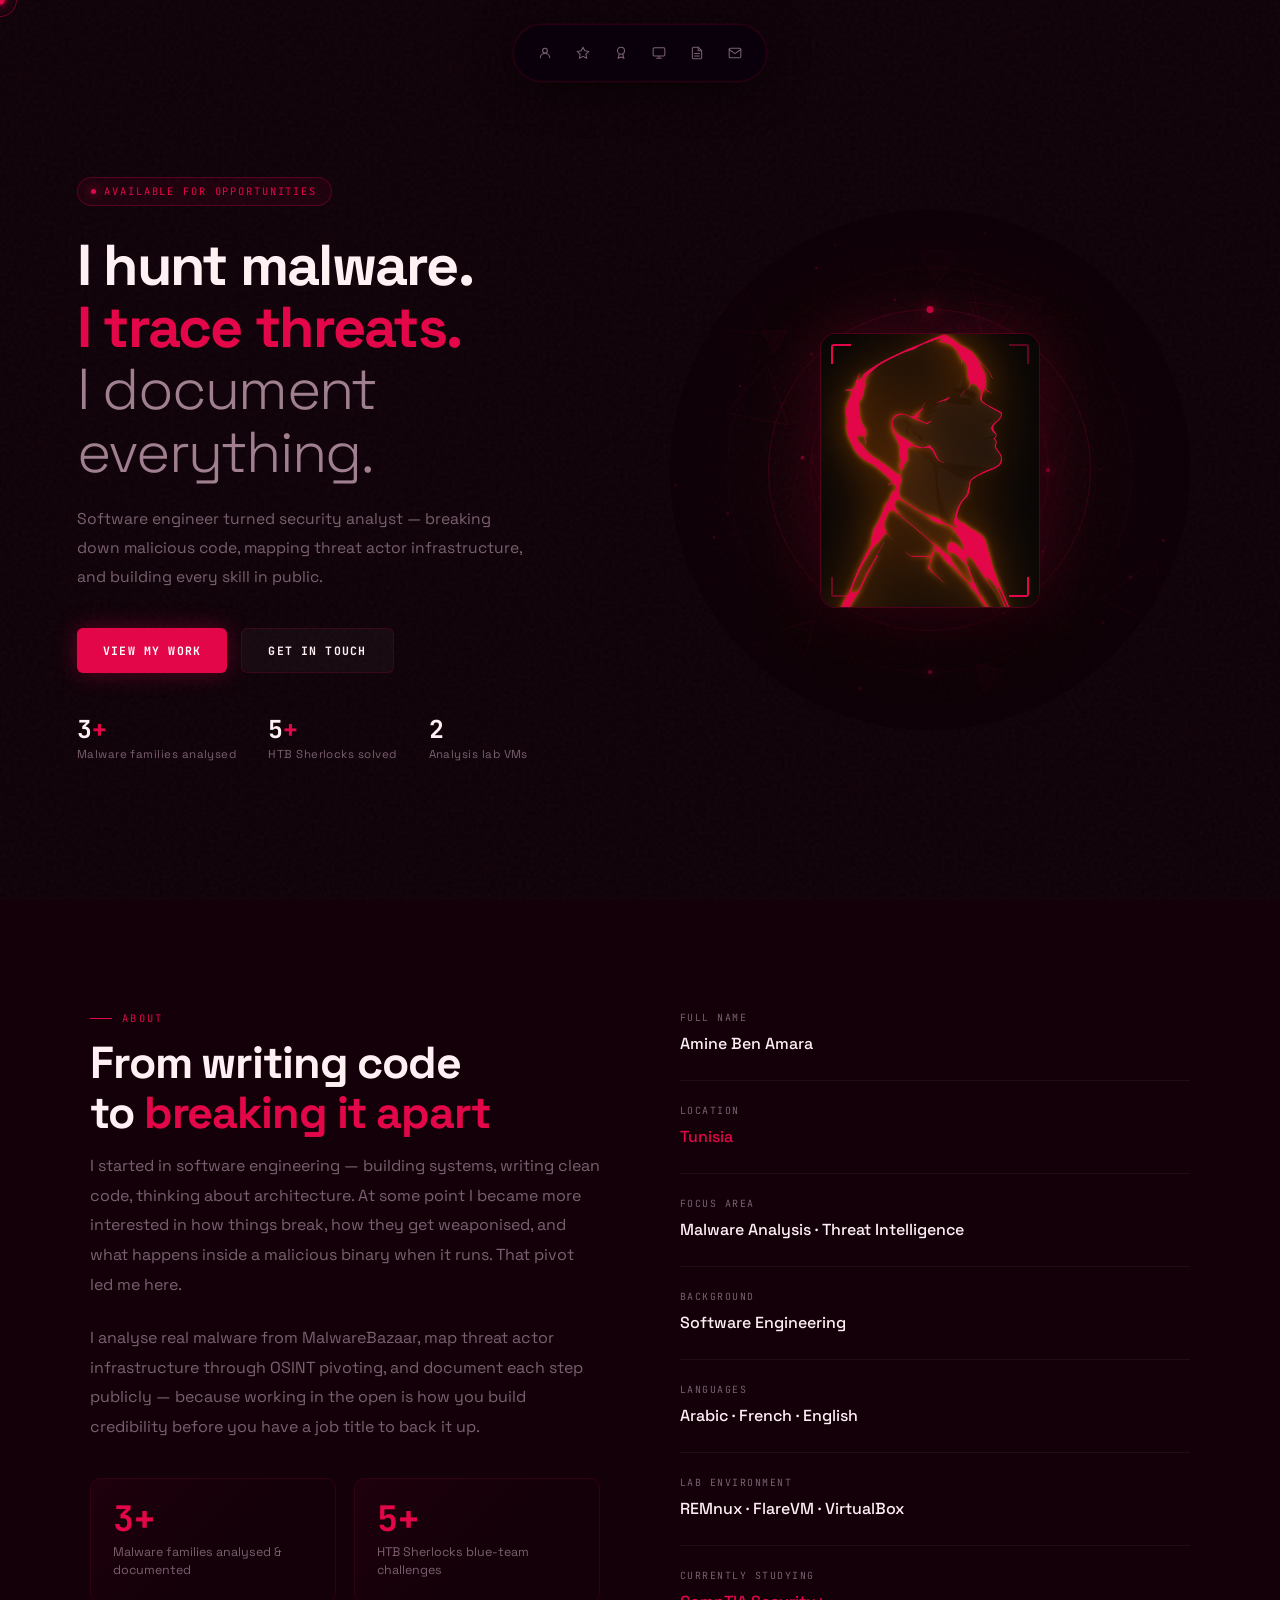
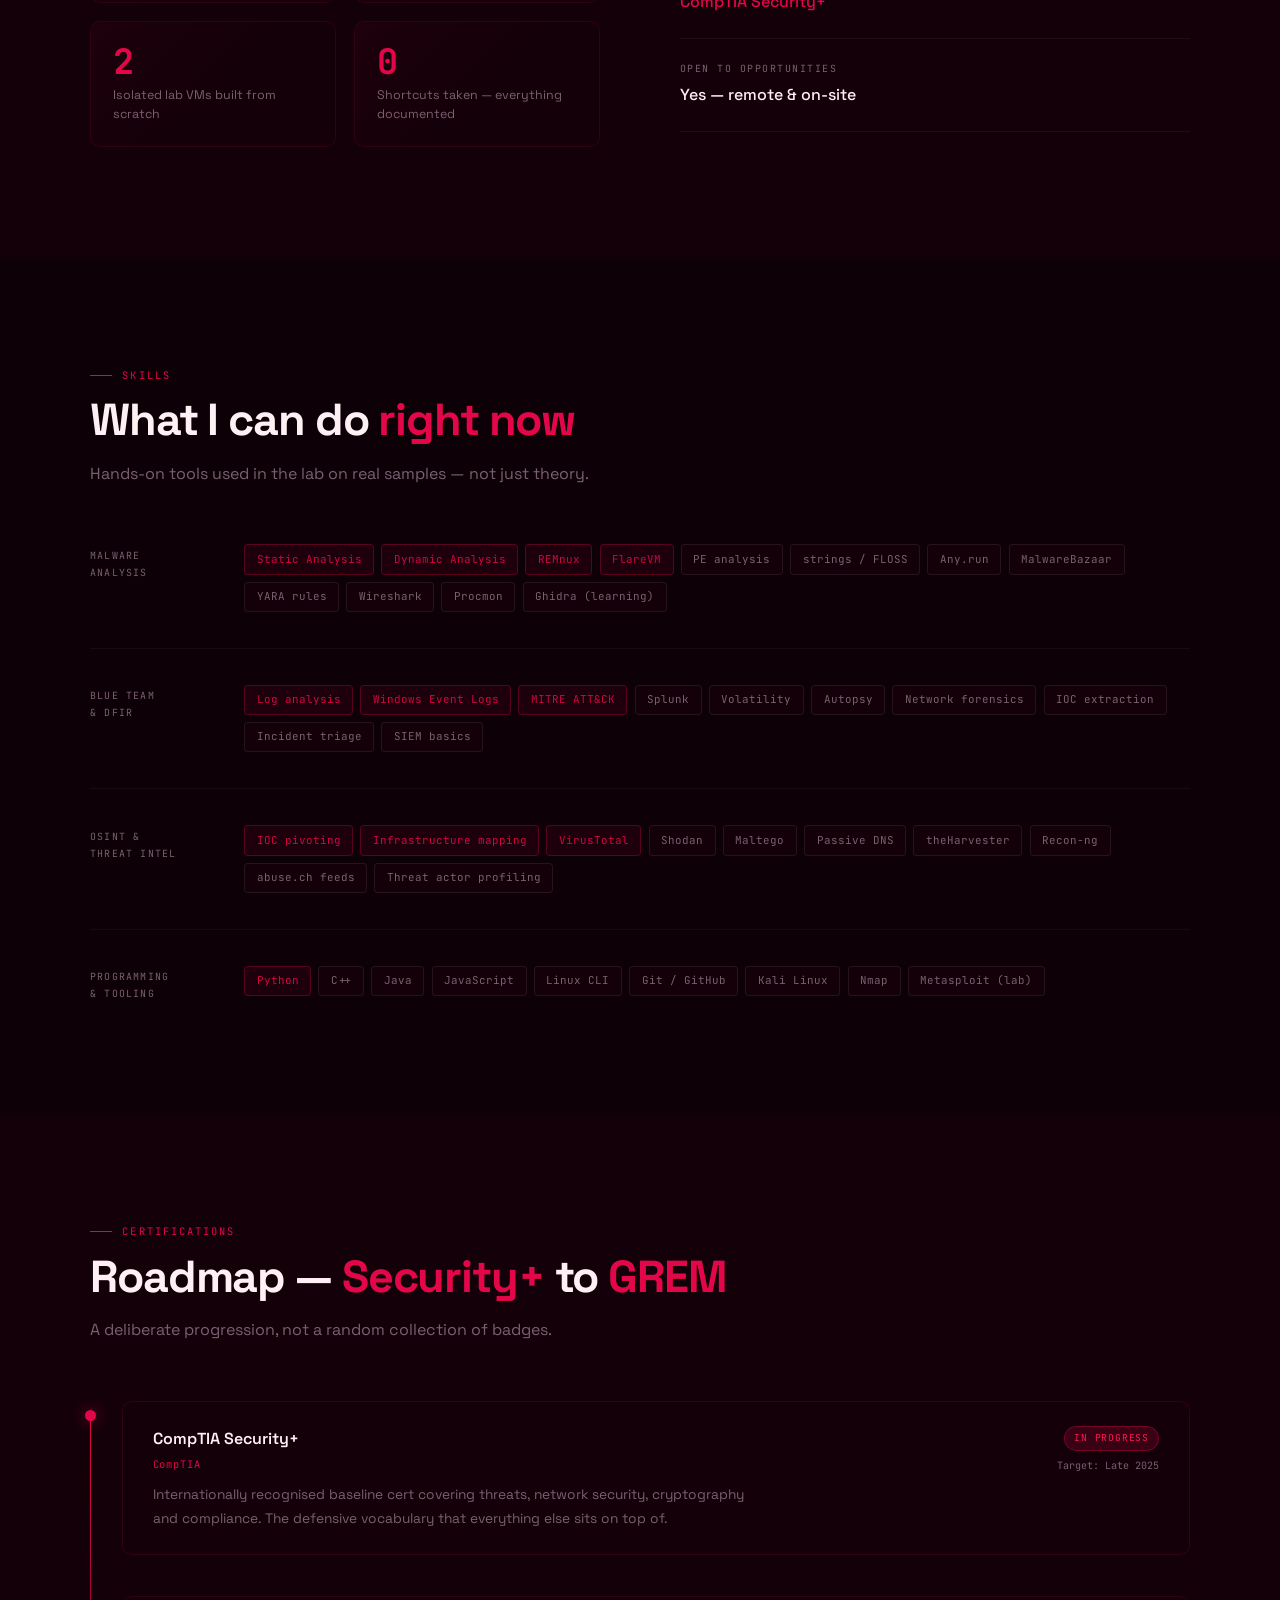
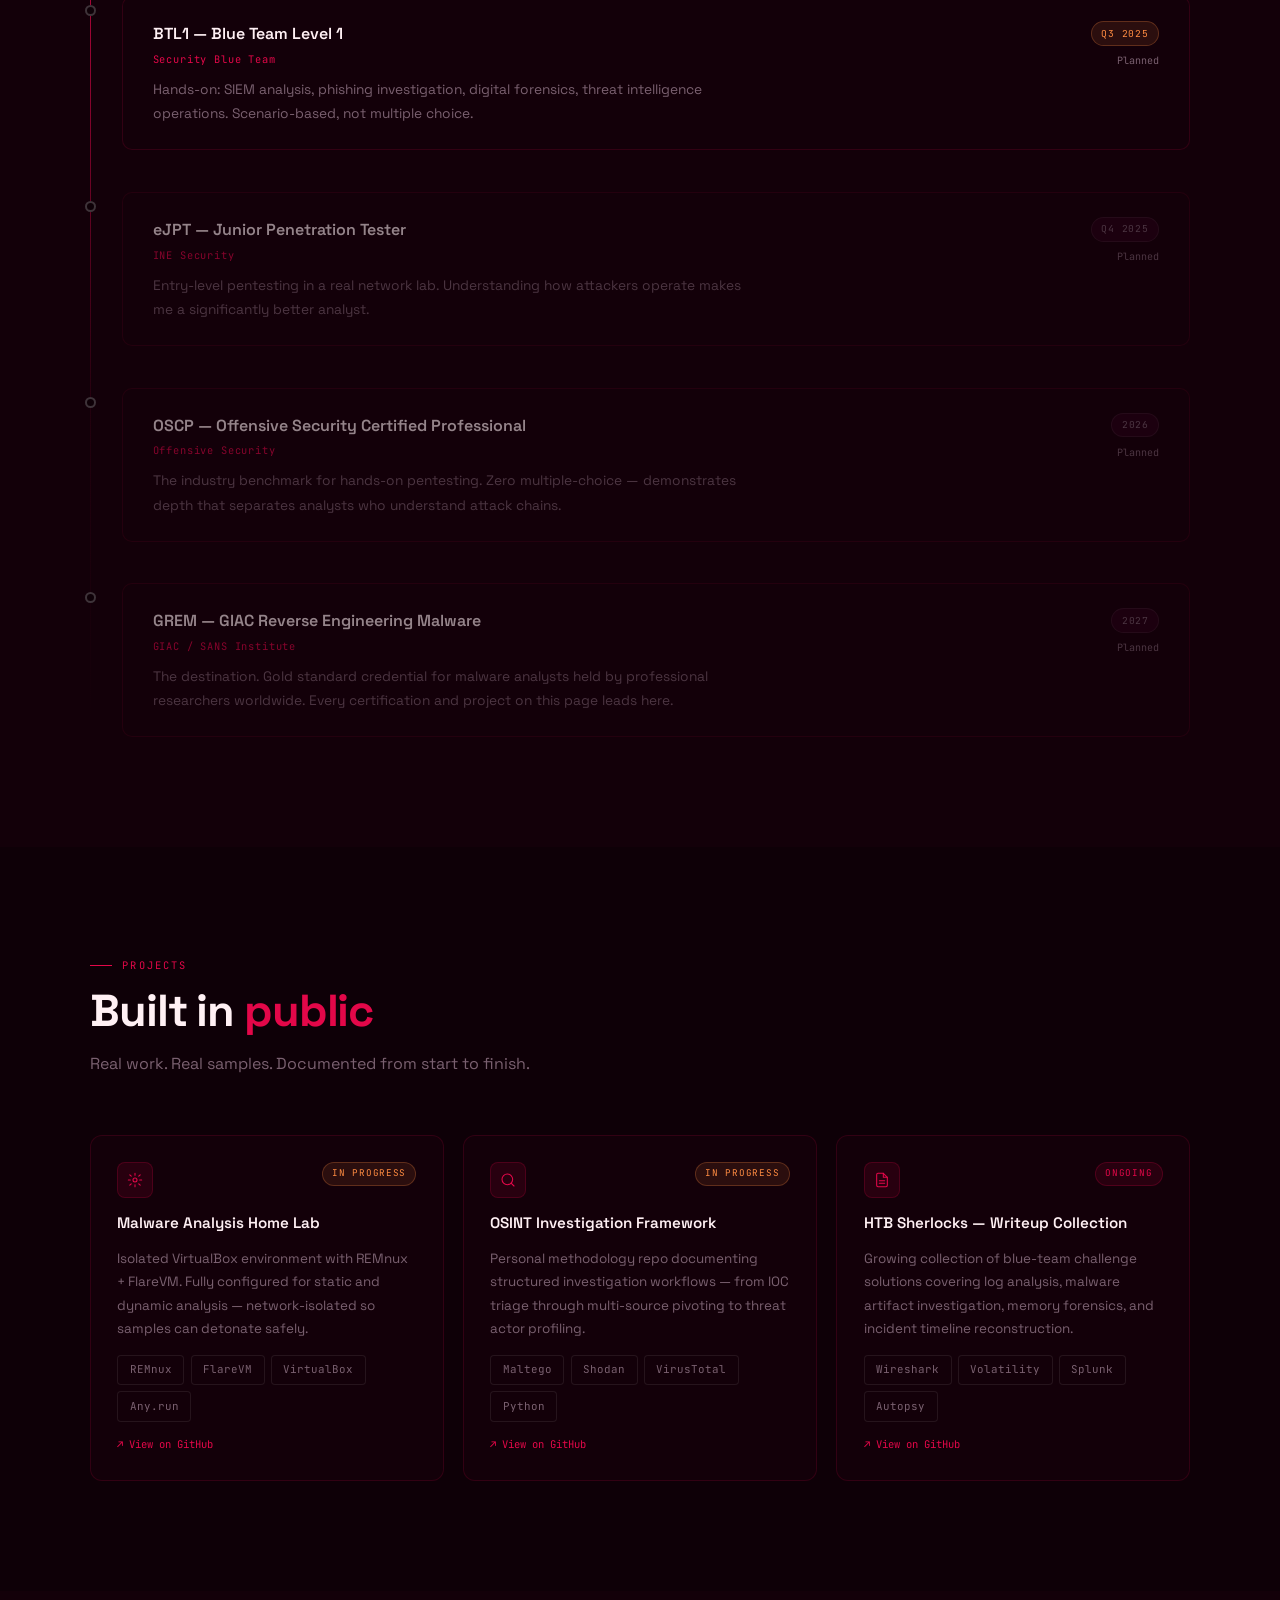
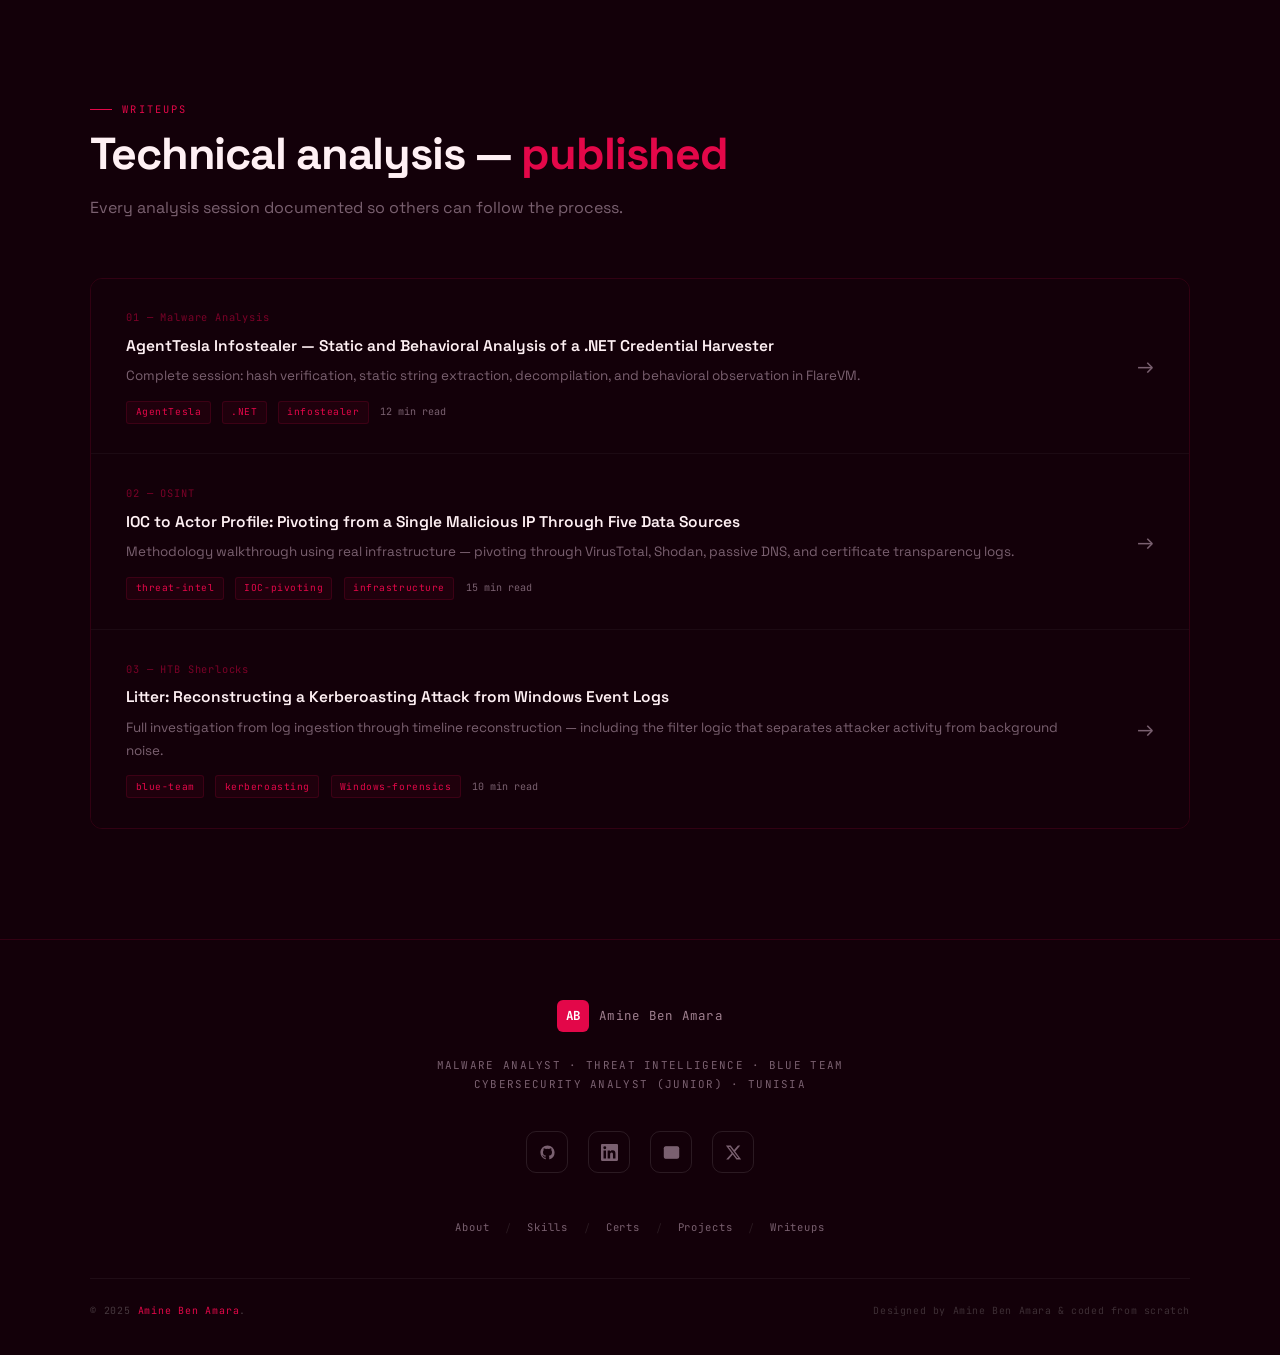
==== index.html @ fff71562 "change name again" ====
<!DOCTYPE html>
<html lang="en">
<head>
<meta charset="UTF-8"/>
<meta name="viewport" content="width=device-width, initial-scale=1.0"/>
<title>Amine Ben Amara — Malware Analyst</title>
<meta name="description" content="Cybersecurity analyst specialising in malware analysis and threat intelligence."/>
<link rel="preconnect" href="https://fonts.googleapis.com"/>
<link rel="preconnect" href="https://fonts.gstatic.com" crossorigin/>
<link href="https://fonts.googleapis.com/css2?family=Space+Grotesk:wght@300;400;500;600;700&family=JetBrains+Mono:wght@400;500;700&display=swap" rel="stylesheet"/>
<style>
/* =====================================================
   DESIGN TOKENS
   ===================================================== */
:root {
  --black:   #0E0007;
  --dark:    #130009;
  --panel:   #130009;
  --panel2:  #240115;
  --red:     #e30749;
  --red2:    #ff1654;
  --red-dim: #7a0028;
  --white:   #FFF0F4;
  --grey:    #7A6070;
  --grey2:   #A08090;
  --border:  rgba(227,7,73,0.15);
  --glow:    rgba(227,7,73,0.25);
  --mono:    'JetBrains Mono', monospace;
  --sans:    'Space Grotesk', sans-serif;
}

/* =====================================================
   BASE
   ===================================================== */
*,*::before,*::after{box-sizing:border-box;margin:0;padding:0}
html{scroll-behavior:smooth;font-size:16px}
body{
  background:var(--black);
  color:var(--white);
  font-family:var(--sans);
  line-height:1.65;
  overflow-x:hidden;
  cursor:none;
}
a{color:inherit;text-decoration:none}
img{display:block;max-width:100%}

/* =====================================================
   CURSOR
   ===================================================== */
#cursor{
  position:fixed;width:9px;height:9px;
  background:var(--red);border-radius:50%;
  pointer-events:none;z-index:9999;
  transform:translate(-50%,-50%);
  transition:width .15s,height .15s,opacity .2s;
  box-shadow:0 0 14px var(--red),0 0 4px var(--red);
}
#cursor-ring{
  position:fixed;width:34px;height:34px;
  border:1.5px solid rgba(227,7,73,.45);
  border-radius:50%;pointer-events:none;z-index:9998;
  transform:translate(-50%,-50%);
  transition:width .22s,height .22s;
}
body:has(a:hover) #cursor,
body:has(button:hover) #cursor{width:5px;height:5px}
body:has(a:hover) #cursor-ring,
body:has(button:hover) #cursor-ring{width:50px;height:50px}

/* =====================================================
   NAVBAR
   ===================================================== */
#nav {
  position: fixed;
  top: 24px;
  left: 50%;
  transform: translateX(-50%);
  z-index: 500;
  display: flex;
  align-items: center;
  gap: 4px;
  background: rgba(9, 0, 13, 0.92);
  backdrop-filter: blur(28px) saturate(180%);
  border: 1px solid var(--border);
  border-radius: 9999px;
  padding: 10px 14px;
  box-shadow: 
    0 8px 40px rgba(0, 0, 0, 0.6),
    0 0 0 1px rgba(227, 7, 73, 0.08);
  transition: all 0.35s cubic-bezier(0.4, 0, 0.2, 1);
}
#nav:hover{box-shadow:0 4px 40px rgba(227,7,73,.12),0 0 0 1px rgba(227,7,73,.1)}

.nav-item{
  position:relative;display:flex;align-items:center;
  gap:0;height:36px;padding:0 10px;
  border-radius:100px;
  color:var(--grey);
  font-family:var(--mono);font-size:.65rem;
  letter-spacing:.1em;text-transform:uppercase;
  cursor:none;
  transition:color .2s,background .2s;
  white-space:nowrap;overflow:hidden;
}
.nav-item svg{width:14px;height:14px;flex-shrink:0;transition:transform .2s}
.nav-label{
  max-width:0;overflow:hidden;opacity:0;
  transition:max-width .25s ease,opacity .2s ease,margin .25s ease;
  margin-left:0;
}
.nav-item:hover,.nav-item.active{
  background:rgba(227,7,73,.1);
  color:var(--red);
}
.nav-item:hover .nav-label,.nav-item.active .nav-label{
  max-width:80px;opacity:1;margin-left:6px;
}
.nav-item:hover svg{transform:scale(1.1)}

/* =====================================================
   HERO — split layout
   ===================================================== */
#hero{
  position:relative;
  min-height:100vh;
  display:grid;
  grid-template-columns:1fr 1fr;
  align-items:center;
  padding:100px 6vw 60px;
  overflow:hidden;
  gap:2rem;
}

#hero::before{
  content:'';position:absolute;inset:0;
  background-image:url("data:image/svg+xml,%3Csvg viewBox='0 0 256 256' xmlns='http://www.w3.org/2000/svg'%3E%3Cfilter id='n'%3E%3CfeTurbulence type='fractalNoise' baseFrequency='0.9' numOctaves='4' stitchTiles='stitch'/%3E%3C/filter%3E%3Crect width='100%25' height='100%25' filter='url(%23n)' opacity='0.035'/%3E%3C/svg%3E");
  pointer-events:none;z-index:1;
}

/* ---- LEFT: text ---- */
.hero-left {
  position: relative;
  z-index: 2;
}
.hero-tag{
  display:inline-flex;align-items:center;gap:.5rem;
  font-family:var(--mono);font-size:.65rem;
  color:var(--red);letter-spacing:.18em;text-transform:uppercase;
  margin-bottom:1.75rem;
  padding:.32rem .85rem;
  border:1px solid rgba(227,7,73,.28);
  border-radius:100px;
  background:rgba(227,7,73,.07);
}
.tag-dot{
  width:5px;height:5px;
  background:var(--red);border-radius:50%;
  box-shadow:0 0 8px var(--red);
  animation:pulse 2s ease-in-out infinite;
}
@keyframes pulse{0%,100%{opacity:1}50%{opacity:.35}}

.hero-h1{
  font-size:clamp(2.2rem,4.5vw,3.8rem);
  font-weight:700;
  line-height:1.08;
  letter-spacing:-.03em;
  margin-bottom:1.4rem;
}
.hero-h1 .h1-accent{color:var(--red)}
.hero-h1 .h1-light{color:var(--grey2);font-weight:300}

.hero-sub{
  font-size:.98rem;
  color:var(--grey);
  line-height:1.85;
  max-width:460px;
  margin-bottom:2.25rem;
}

.hero-ctas{
  display:flex;gap:.85rem;flex-wrap:wrap;
  margin-bottom:2.75rem;
}

.btn{
  display:inline-flex;align-items:center;gap:.45rem;
  padding:.75rem 1.65rem;
  border-radius:6px;
  font-family:var(--mono);font-size:.72rem;
  font-weight:700;letter-spacing:.1em;text-transform:uppercase;
  cursor:none;
  transition:transform .15s,box-shadow .15s,border-color .15s,color .15s;
}
.btn:hover{transform:translateY(-2px)}
.btn-primary{
  background:var(--red);
  color:#fff;
  box-shadow:0 0 22px rgba(227,7,73,.35);
}
.btn-primary:hover{box-shadow:0 0 40px rgba(227,7,73,.6)}
.btn-ghost{
  border:1px solid var(--border);
  color:var(--white);
  background:rgba(255,255,255,.03);
}
.btn-ghost:hover{border-color:var(--red);color:var(--red);box-shadow:0 0 18px rgba(227,7,73,.12)}

.hero-stats{
  display:flex;gap:2rem;flex-wrap:wrap;
}
.hstat{display:flex;flex-direction:column;gap:.2rem}
.hstat-num{
  font-family:var(--mono);
  font-size:1.55rem;font-weight:700;
  color:var(--white);line-height:1;
}
.hstat-num span{color:var(--red)}
.hstat-label{font-size:.72rem;color:var(--grey);letter-spacing:.04em}

/* =====================================================
   HERO RIGHT — big circle stage
   ===================================================== */
.hero-right {
  position: relative;
  display: flex;
  align-items: center;
  justify-content: center;
  z-index: 2;
  /* Force a square so border-radius 50% gives a circle */
  aspect-ratio: 1 / 1;
  max-width: 520px;
  width: 100%;
  margin: 0 auto;
  /* Circle clip */
  border-radius: 50%;
  /* No solid border — the animation IS the boundary */
  overflow: visible; /* allow orbit dots to peek out slightly */
}

/* The circle mask layer — sits above canvas, creates the fade-out edge */
.hero-circle-mask {
  position: absolute;
  inset: 0;
  border-radius: 50%;
  /* Radial gradient: transparent in centre, black (page bg) at edge */
  background: radial-gradient(
    circle at center,
    transparent 38%,
    rgba(14, 0, 7, 0.55) 62%,
    rgba(14, 0, 7, 0.92) 78%,
    rgba(14, 0, 7, 1) 92%
  );
  pointer-events: none;
  z-index: 8;
}

/* Canvas — clipped to circle */
.hero-canvas {
  position: absolute;
  inset: 0;
  width: 100%;
  height: 100%;
  border-radius: 50%;
  pointer-events: none;
  z-index: 0;
}

/* SVG polygon cage */
.hero-cage-svg {
  position: absolute;
  inset: 0;
  width: 100%;
  height: 100%;
  border-radius: 50%;
  pointer-events: none;
  z-index: 5;
}

/* ── ORBIT RINGS ── */
.orbit-system {
  position: absolute;
  inset: 0;
  display: flex;
  align-items: center;
  justify-content: center;
  z-index: 2;
}

.orbit-ring {
  position: absolute;
  border-radius: 50%;
  border: 1px solid rgba(227, 7, 73, .2);
  animation: hero-spin 18s linear infinite;
}
/* Sizes are percentage of container so they scale with the circle */
.orbit-ring:nth-child(1) { width: 62%; height: 62%; }
.orbit-ring:nth-child(2) { width: 78%; height: 78%; border-color: rgba(227,7,73,.08); animation-duration: 28s; animation-direction: reverse; }
.orbit-ring:nth-child(3) { width: 46%; height: 46%; border-color: rgba(227,7,73,.14); animation-duration: 12s; }

.orbit-dot {
  position: absolute;
  width: 7px; height: 7px;
  background: #e30749;
  border-radius: 50%;
  box-shadow: 0 0 14px #e30749, 0 0 28px rgba(227,7,73,.5);
  top: -3.5px; left: 50%;
  transform: translateX(-50%);
}
.orbit-dot-sm {
  width: 4px; height: 4px;
  background: rgba(227,7,73,.7);
  box-shadow: 0 0 8px #e30749;
}

@keyframes hero-spin { to { transform: rotate(360deg); } }

/* ── PHOTO FRAME ── */
.photo-frame {
  position: relative;
  z-index: 10;
  width: 220px; height: 275px;
  border-radius: 16px;
  border: 1px solid rgba(227, 7, 73, .28);
  background: var(--panel);
  overflow: hidden;
  box-shadow:
    0 0 60px rgba(227,7,73,.18),
    0 0 120px rgba(227,7,73,.08),
    0 24px 60px rgba(0,0,0,.8);
  flex-shrink: 0;
}
.photo-frame img {
  width: 100%; height: 100%;
  object-fit: cover; object-position: top center;
  display: block;
}

/* Corner accents — all four */
.photo-frame::before, .photo-frame::after,
.corner-tr, .corner-bl {
  content: '';
  position: absolute;
  width: 20px; height: 20px;
  z-index: 3;
  pointer-events: none;
}
.photo-frame::before { top:10px; left:10px;  border-top:2px solid #e30749; border-left:2px solid #e30749; border-radius:3px 0 0 0; }
.photo-frame::after  { bottom:10px; right:10px; border-bottom:2px solid #e30749; border-right:2px solid #e30749; border-radius:0 0 3px 0; }
.corner-tr { top:10px;  right:10px;  border-top:2px solid rgba(227,7,73,.4); border-right:2px solid rgba(227,7,73,.4); border-radius:0 3px 0 0; }
.corner-bl { bottom:10px; left:10px; border-bottom:2px solid rgba(227,7,73,.4); border-left:2px solid rgba(227,7,73,.4); border-radius:0 0 0 3px; }

/* Scanline sweep */
.scanline {
  position: absolute;
  left: 0; right: 0;
  height: 2px;
  background: linear-gradient(90deg, transparent, rgba(227,7,73,.25), transparent);
  animation: hero-scan 3.5s ease-in-out infinite;
  z-index: 4; pointer-events: none;
}
@keyframes hero-scan {
  0%   { top: 0; opacity: 0; }
  10%  { opacity: 1; }
  90%  { opacity: 1; }
  100% { top: 100%; opacity: 0; }
}

/* Glitch bar */
.glitch-bar {
  position: absolute;
  left: 0; right: 0; height: 3px;
  background: rgba(227,7,73,.15);
  animation: hero-glitch 6s step-start infinite;
  z-index: 4; pointer-events: none;
}
@keyframes hero-glitch {
  0%,100% { top:20%; opacity:0; }
  3%  { opacity:1; top:30%; transform:translateX(4px); }
  4%  { opacity:0; }
  47% { opacity:0; top:60%; }
  49% { opacity:1; top:58%; transform:translateX(-3px); }
  51% { opacity:0; }
}

/* Tag chips */
.tag-chip {
  position: absolute;
  font-family: var(--mono);
  font-size: 9px;
  letter-spacing: .12em;
  color: rgba(227,7,73,.7);
  border: 1px solid rgba(227,7,73,.25);
  padding: 3px 8px;
  border-radius: 4px;
  background: rgba(14,0,7,.85);
  z-index: 12;
  pointer-events: none;
  animation: chipPulse 4s ease-in-out infinite;
  white-space: nowrap;
  backdrop-filter: blur(4px);
}
.tag-chip-top  { top: -14px; left: 50%; transform: translateX(-50%); }
.tag-chip-side { top: 50%; right: -62px; transform: translateY(-50%); }
@keyframes chipPulse { 0%,100%{opacity:.5} 50%{opacity:1} }

/* Placeholder content */
.placeholder-inner {
  width:100%; height:100%;
  display:flex; flex-direction:column;
  align-items:center; justify-content:center; gap:10px;
}
.placeholder-icon {
  width:56px; height:56px;
  border:2px dashed rgba(227,7,73,.35);
  border-radius:50%;
  display:flex; align-items:center; justify-content:center;
}
.placeholder-icon svg { width:22px; height:22px; stroke:rgba(227,7,73,.5); fill:none; stroke-width:1.5; stroke-linecap:round; stroke-linejoin:round; }
.placeholder-text { font-family:var(--mono); font-size:.65rem; color:rgba(227,7,73,.45); letter-spacing:.1em; text-align:center; line-height:1.6; }

/* Scroll Cue */
.scroll-cue {
  position: absolute;
  bottom: 2.5rem;
  right: 6vw;
  z-index: 5;
  display: flex;
  flex-direction: column;
  align-items: center;
  gap: 1rem;
  font-family: var(--mono);
  color: var(--grey);
  animation: fadeUp 1.2s 1s both;
}
.scroll-text {
  font-size: 0.68rem;
  letter-spacing: 0.18em;
  text-transform: uppercase;
  font-weight: 500;
  opacity: 0.85;
}
.scroll-container {
  position: relative;
  width: 2px;
  height: 52px;
  display: flex;
  align-items: center;
  justify-content: center;
}
.scroll-line {
  position: absolute;
  width: 1px;
  height: 100%;
  background: linear-gradient(to bottom, transparent 10%, var(--red) 30%, var(--red) 70%, transparent 90%);
  animation: drip 2.2s ease-in-out infinite;
}
.scroll-dot {
  position: absolute;
  width: 5px; height: 5px;
  background: var(--red);
  border-radius: 50%;
  box-shadow: 0 0 12px var(--red), 0 0 22px rgba(227,7,73,.6);
  animation: scrollDot 2.2s ease-in-out infinite;
}
@keyframes fadeUp { from{opacity:0;transform:translateY(20px)} to{opacity:1;transform:translateY(0)} }
@keyframes drip   { 0%,100%{opacity:.4} 50%{opacity:1} }
@keyframes scrollDot {
  0%   { transform:translateY(-20px); opacity:0; }
  30%  { opacity:1; }
  70%  { opacity:1; }
  100% { transform:translateY(20px); opacity:0; }
}

/* =====================================================
   SECTION BASE
   ===================================================== */
.section{padding:110px 6vw;position:relative}
.section-inner{max-width:1100px;margin:0 auto}

.eyebrow{
  font-family:var(--mono);font-size:.65rem;
  color:var(--red);letter-spacing:.2em;text-transform:uppercase;
  margin-bottom:.7rem;
  display:flex;align-items:center;gap:.65rem;
}
.eyebrow::before{content:'';display:block;width:22px;height:1px;background:var(--red)}
.section-title{
  font-size:clamp(1.8rem,3.8vw,2.8rem);
  font-weight:700;letter-spacing:-.025em;line-height:1.1;
  margin-bottom:.9rem;
}
.section-title .acc{color:var(--red)}
.section-body{
  color:var(--grey);font-size:1rem;
  line-height:1.85;max-width:680px;
}
.reveal{
  opacity:0;transform:translateY(26px);
  transition:opacity .65s ease,transform .65s ease;
}
.reveal.in{opacity:1;transform:none}
.reveal-d1{transition-delay:.1s}
.reveal-d2{transition-delay:.2s}
.reveal-d3{transition-delay:.3s}
.reveal-d4{transition-delay:.4s}

/* =====================================================
   ABOUT
   ===================================================== */
#about{background:var(--dark)}
.about-layout{
  display:grid;grid-template-columns:1fr 1fr;
  gap:5rem;align-items:start;
}
.about-facts{display:flex;flex-direction:column;gap:0}
.fact{
  padding:1.4rem 0;
  border-bottom:1px solid rgba(255,255,255,.05);
  display:flex;flex-direction:column;gap:.28rem;
}
.fact:first-child{padding-top:0}
.fact-label{font-family:var(--mono);font-size:.62rem;color:var(--grey);letter-spacing:.15em;text-transform:uppercase}
.fact-value{font-size:1rem;font-weight:500;color:var(--white)}
.fact-value.acc{color:var(--red)}

.about-numbers{display:grid;grid-template-columns:1fr 1fr;gap:1.1rem;margin-top:2.25rem}
.num-card{
  background:var(--panel);border:1px solid var(--border);
  border-radius:10px;padding:1.4rem;
  position:relative;overflow:hidden;
  transition:border-color .2s,transform .2s;
}
.num-card:hover{border-color:rgba(227,7,73,.35);transform:translateY(-3px)}
.num-card::before{
  content:'';position:absolute;inset:0;
  background:linear-gradient(135deg,rgba(227,7,73,.05) 0%,transparent 60%);
  pointer-events:none;
}
.num-big{font-family:var(--mono);font-size:2.2rem;font-weight:700;color:var(--red);line-height:1;margin-bottom:.4rem}
.num-label{font-size:.78rem;color:var(--grey);line-height:1.5}

/* =====================================================
   SKILLS
   ===================================================== */
#skills{background:var(--black)}
.skills-groups{display:flex;flex-direction:column;gap:2.25rem;margin-top:3.5rem}
.skill-row{display:flex;align-items:flex-start;gap:1.5rem}
.skill-row-label{
  font-family:var(--mono);font-size:.62rem;
  color:var(--grey);letter-spacing:.12em;text-transform:uppercase;
  padding-top:.22rem;min-width:130px;flex-shrink:0;line-height:1.7;
}
.skill-chips{display:flex;flex-wrap:wrap;gap:.45rem}
.chip{
  font-family:var(--mono);font-size:.68rem;
  padding:.32rem .72rem;border-radius:4px;
  border:1px solid rgba(255,255,255,.08);
  background:var(--panel);color:var(--grey);
  transition:color .2s,border-color .2s,background .2s,transform .15s;
  cursor:default;
}
.chip:hover{color:var(--red);border-color:rgba(227,7,73,.35);background:rgba(227,7,73,.07);transform:translateY(-2px)}
.chip.hot{border-color:rgba(227,7,73,.3);color:rgba(227,7,73,.9);background:rgba(227,7,73,.07)}
.skills-divider{width:100%;height:1px;background:rgba(255,255,255,.04)}

/* =====================================================
   CERTS
   ===================================================== */
#certs{background:var(--dark)}
.cert-list{position:relative;margin-top:3.5rem;padding-left:2rem}
.cert-list::before{
  content:'';position:absolute;
  left:0;top:12px;bottom:12px;width:1px;
  background:linear-gradient(to bottom,var(--red) 0%,rgba(227,7,73,.08) 65%,transparent 100%);
}
.cert-entry{position:relative;margin-bottom:2.6rem}
.cert-entry:last-child{margin-bottom:0}
.cert-entry::before{
  content:'';position:absolute;
  left:-2rem;top:9px;
  width:11px;height:11px;border-radius:50%;
  border:2px solid rgba(255,255,255,.2);
  background:var(--black);
  transform:translateX(-5px);
  transition:border-color .2s,box-shadow .2s;
}
.cert-entry.now::before{
  border-color:var(--red);background:var(--red);
  box-shadow:0 0 16px rgba(227,7,73,.65);
}
.cert-card{
  background:var(--panel);border:1px solid var(--border);
  border-radius:10px;padding:1.5rem 1.85rem;
  display:grid;grid-template-columns:1fr auto;
  gap:.9rem 2rem;align-items:start;
  transition:border-color .2s,transform .2s;
}
.cert-card:hover{border-color:rgba(227,7,73,.3);transform:translateX(4px)}
.cert-card.dim{opacity:.55}
.cert-card.dim:hover{opacity:1}
.cert-name{font-size:1rem;font-weight:600;color:var(--white);margin-bottom:.22rem}
.cert-issuer{font-family:var(--mono);font-size:.65rem;color:var(--red);letter-spacing:.08em;margin-bottom:.55rem}
.cert-blurb{font-size:.86rem;color:var(--grey);line-height:1.75;max-width:600px}
.cert-meta{display:flex;flex-direction:column;align-items:flex-end;gap:.45rem;flex-shrink:0}
.badge{
  font-family:var(--mono);font-size:.6rem;
  padding:.22rem .6rem;border-radius:100px;
  letter-spacing:.08em;text-transform:uppercase;white-space:nowrap;
}
.badge-now{background:rgba(227,7,73,.18);color:var(--red2);border:1px solid rgba(227,7,73,.38)}
.badge-q3{background:rgba(255,140,66,.1);color:#FF8C42;border:1px solid rgba(255,140,66,.25)}
.badge-future{background:var(--panel2);color:var(--grey);border:1px solid rgba(255,255,255,.08)}
.cert-when{font-family:var(--mono);font-size:.63rem;color:var(--grey);text-align:right}

/* =====================================================
   PROJECTS
   ===================================================== */
#projects{background:var(--black)}
.project-grid{display:grid;grid-template-columns:repeat(3,1fr);gap:1.2rem;margin-top:3.5rem}
.proj-card{
  background:var(--panel);border:1px solid var(--border);
  border-radius:12px;padding:1.65rem;
  display:flex;flex-direction:column;gap:.9rem;
  transition:border-color .2s,transform .2s;
  position:relative;overflow:hidden;
}
.proj-card:hover{border-color:rgba(227,7,73,.32);transform:translateY(-5px)}
.proj-card::before{
  content:'';position:absolute;
  top:0;left:0;right:0;height:1px;
  background:linear-gradient(90deg,transparent,var(--red),transparent);
  opacity:0;transition:opacity .25s;
}
.proj-card:hover::before{opacity:1}
.proj-top{display:flex;align-items:flex-start;justify-content:space-between;gap:.7rem}
.proj-icon-wrap{
  width:36px;height:36px;border-radius:8px;
  background:rgba(227,7,73,.1);border:1px solid rgba(227,7,73,.2);
  display:flex;align-items:center;justify-content:center;flex-shrink:0;
}
.proj-icon-wrap svg{width:16px;height:16px;stroke:var(--red);fill:none;stroke-width:1.6;stroke-linecap:round;stroke-linejoin:round}
.proj-status{
  font-family:var(--mono);font-size:.58rem;
  padding:.2rem .58rem;border-radius:100px;
  letter-spacing:.08em;text-transform:uppercase;white-space:nowrap;
}
.status-build{background:rgba(255,140,66,.1);color:#FF8C42;border:1px solid rgba(255,140,66,.25)}
.status-ongoing{background:rgba(227,7,73,.1);color:var(--red);border:1px solid rgba(227,7,73,.22)}
.proj-name{font-size:.95rem;font-weight:600;color:var(--white);line-height:1.3}
.proj-desc{font-size:.84rem;color:var(--grey);line-height:1.75;flex:1}
.proj-tags{display:flex;flex-wrap:wrap;gap:.38rem}
.proj-link{
  font-family:var(--mono);font-size:.66rem;color:var(--red);
  display:flex;align-items:center;gap:.3rem;
  transition:opacity .15s;cursor:none;
}
.proj-link:hover{opacity:.7}

/* =====================================================
   WRITEUPS
   ===================================================== */
#writeups{background:var(--dark)}
.writeup-list{
  display:flex;flex-direction:column;gap:1px;
  margin-top:3.5rem;
  border:1px solid var(--border);
  border-radius:12px;overflow:hidden;
}
.wu-card{
  background:var(--panel);padding:1.85rem 2.2rem;
  display:grid;grid-template-columns:1fr auto;
  gap:1.5rem 2.5rem;align-items:center;
  border-bottom:1px solid rgba(255,255,255,.04);
  transition:background .2s;cursor:none;
}
.wu-card:last-child{border-bottom:none}
.wu-card:hover{background:var(--panel2)}
.wu-num{font-family:var(--mono);font-size:.65rem;color:var(--red-dim);margin-bottom:.6rem;letter-spacing:.08em}
.wu-title{font-size:.97rem;font-weight:600;color:var(--white);margin-bottom:.48rem;line-height:1.4}
.wu-excerpt{font-size:.84rem;color:var(--grey);line-height:1.7;margin-bottom:.8rem}
.wu-meta{display:flex;align-items:center;gap:.7rem;flex-wrap:wrap}
.wu-tag{
  font-family:var(--mono);font-size:.6rem;
  padding:.16rem .52rem;border-radius:3px;
  border:1px solid var(--border);
  color:var(--red);background:rgba(227,7,73,.06);
  letter-spacing:.06em;
}
.wu-time{font-family:var(--mono);font-size:.63rem;color:var(--grey)}
.wu-arrow{font-size:1.3rem;color:var(--grey);transition:color .2s,transform .2s;flex-shrink:0}
.wu-card:hover .wu-arrow{color:var(--red);transform:translateX(4px)}

/* =====================================================
   FOOTER
   ===================================================== */
footer{
  background:var(--dark);
  border-top:1px solid var(--border);
  padding:60px 6vw 36px;
}
.footer-inner{
  max-width:1100px;margin:0 auto;
  display:flex;flex-direction:column;align-items:center;
}
.footer-brand{display:flex;align-items:center;gap:10px;margin-bottom:1.5rem}
.footer-mark{
  width:32px;height:32px;background:var(--red);border-radius:6px;
  display:flex;align-items:center;justify-content:center;
  font-family:var(--mono);font-size:.78rem;font-weight:700;color:#fff;
}
.footer-name{font-family:var(--mono);font-size:.78rem;color:var(--grey2);letter-spacing:.1em}
.footer-tagline{
  font-family:var(--mono);font-size:.68rem;
  color:var(--grey);letter-spacing:.12em;text-transform:uppercase;
  margin-bottom:2.25rem;text-align:center;line-height:1.8;
}
.footer-socials{display:flex;align-items:center;gap:1.25rem;margin-bottom:2.5rem}
.social-link{
  display:flex;align-items:center;justify-content:center;
  width:42px;height:42px;
  border:1px solid rgba(255,255,255,.1);border-radius:10px;
  color:var(--grey);
  transition:border-color .2s,color .2s,background .2s,transform .15s;
  cursor:none;
}
.social-link:hover{border-color:rgba(227,7,73,.45);color:var(--red);background:rgba(227,7,73,.08);transform:translateY(-3px)}
.social-link svg{width:17px;height:17px;fill:currentColor}
.footer-links{display:flex;align-items:center;gap:.3rem;margin-bottom:2.25rem;flex-wrap:wrap;justify-content:center}
.footer-links a{
  font-family:var(--mono);font-size:.66rem;color:var(--grey);letter-spacing:.08em;
  padding:.35rem .75rem;border-radius:4px;transition:color .2s,background .2s;cursor:none;
}
.footer-links a:hover{color:var(--white);background:rgba(255,255,255,.05)}
.footer-sep{color:rgba(255,255,255,.1);font-size:.7rem;user-select:none}
.footer-bottom{
  width:100%;padding-top:1.5rem;
  border-top:1px solid rgba(255,255,255,.05);
  display:flex;justify-content:space-between;
  align-items:center;flex-wrap:wrap;gap:.75rem;
}
.footer-copy{font-family:var(--mono);font-size:.62rem;color:rgba(255,255,255,.22);letter-spacing:.08em}
.footer-copy span{color:var(--red)}
.footer-made{font-family:var(--mono);font-size:.62rem;color:rgba(255,255,255,.18);letter-spacing:.06em}

/* =====================================================
   ANIMATIONS
   ===================================================== */
@keyframes fadeInUp{from{opacity:0;transform:translateY(18px)}to{opacity:1;transform:none}}
.hero-left .hero-tag{animation:fadeInUp .6s .2s both}
.hero-left .hero-h1{animation:fadeInUp .7s .35s both}
.hero-left .hero-sub{animation:fadeInUp .6s .55s both}
.hero-left .hero-ctas{animation:fadeInUp .6s .7s both}
.hero-left .hero-stats{animation:fadeInUp .6s .85s both}
.hero-right{animation:fadeInUp .8s .4s both}

/* =====================================================
   RESPONSIVE
   ===================================================== */
@media(max-width:960px){
  #hero{grid-template-columns:1fr;padding:100px 5vw 80px;gap:3rem}
  .hero-right{max-width:380px}
  .photo-frame{width:170px;height:215px}
  .about-layout{grid-template-columns:1fr;gap:3rem}
  .project-grid{grid-template-columns:1fr 1fr}
  .skill-row{flex-direction:column;gap:.7rem}
  .skill-row-label{min-width:unset}
  .cert-card{grid-template-columns:1fr}
  .cert-meta{align-items:flex-start;flex-direction:row;flex-wrap:wrap}
  .wu-card{grid-template-columns:1fr}
  .wu-arrow{display:none}
  .tag-chip-side{display:none}
}
@media(max-width:600px){
  .project-grid{grid-template-columns:1fr}
  .about-numbers{grid-template-columns:1fr 1fr}
  .footer-bottom{flex-direction:column;text-align:center}
  #hero{padding-top:90px}
}
@media(prefers-reduced-motion:reduce){
  *,*::before,*::after{animation-duration:.01ms!important;transition-duration:.01ms!important}
  .reveal{opacity:1;transform:none}
}
</style>
</head>
<body>

<div id="cursor"></div>
<div id="cursor-ring"></div>

<!-- ===================================================== NAVBAR ===================================================== -->
<nav id="nav">
  <a href="#about" class="nav-item" data-section="about">
    <svg viewBox="0 0 24 24" fill="none" stroke="currentColor" stroke-width="1.8" stroke-linecap="round" stroke-linejoin="round"><circle cx="12" cy="8" r="4"/><path d="M4 20c0-4 3.6-7 8-7s8 3 8 7"/></svg>
    <span class="nav-label">About</span>
  </a>
  <a href="#skills" class="nav-item" data-section="skills">
    <svg viewBox="0 0 24 24" fill="none" stroke="currentColor" stroke-width="1.8" stroke-linecap="round" stroke-linejoin="round"><polygon points="12 2 15.09 8.26 22 9.27 17 14.14 18.18 21.02 12 17.77 5.82 21.02 7 14.14 2 9.27 8.91 8.26 12 2"/></svg>
    <span class="nav-label">Skills</span>
  </a>
  <a href="#certs" class="nav-item" data-section="certs">
    <svg viewBox="0 0 24 24" fill="none" stroke="currentColor" stroke-width="1.8" stroke-linecap="round" stroke-linejoin="round"><circle cx="12" cy="8" r="6"/><path d="M9 14l-2 7 5-2 5 2-2-7"/></svg>
    <span class="nav-label">Certs</span>
  </a>
  <a href="#projects" class="nav-item" data-section="projects">
    <svg viewBox="0 0 24 24" fill="none" stroke="currentColor" stroke-width="1.8" stroke-linecap="round" stroke-linejoin="round"><rect x="2" y="3" width="20" height="14" rx="2"/><path d="M8 21h8M12 17v4"/></svg>
    <span class="nav-label">Projects</span>
  </a>
  <a href="#writeups" class="nav-item" data-section="writeups">
    <svg viewBox="0 0 24 24" fill="none" stroke="currentColor" stroke-width="1.8" stroke-linecap="round" stroke-linejoin="round"><path d="M14 2H6a2 2 0 0 0-2 2v16a2 2 0 0 0 2 2h12a2 2 0 0 0 2-2V8z"/><polyline points="14 2 14 8 20 8"/><line x1="16" y1="13" x2="8" y2="13"/><line x1="16" y1="17" x2="8" y2="17"/></svg>
    <span class="nav-label">Writeups</span>
  </a>
  <a href="#contact" class="nav-item" data-section="contact">
    <svg viewBox="0 0 24 24" fill="none" stroke="currentColor" stroke-width="1.8" stroke-linecap="round" stroke-linejoin="round"><path d="M4 4h16c1.1 0 2 .9 2 2v12c0 1.1-.9 2-2 2H4c-1.1 0-2-.9-2-2V6c0-1.1.9-2 2-2z"/><polyline points="22,6 12,13 2,6"/></svg>
    <span class="nav-label">Contact</span>
  </a>
</nav>

<!-- ===================================================== HERO ===================================================== -->
<section id="hero">

  <!-- LEFT -->
  <div class="hero-left">
    <div class="hero-tag">
      <span class="tag-dot"></span>
      Available for opportunities
    </div>
    <h1 class="hero-h1">
      I hunt malware.<br>
      <span class="h1-accent">I trace threats.</span><br>
      <span class="h1-light">I document everything.</span>
    </h1>
    <p class="hero-sub">
      Software engineer turned security analyst — breaking down malicious code,
      mapping threat actor infrastructure, and building every skill in public.
    </p>
    <div class="hero-ctas">
      <a href="#projects" class="btn btn-primary">View my work</a>
      <a href="#contact"  class="btn btn-ghost">Get in touch</a>
    </div>
    <div class="hero-stats">
      <div class="hstat">
        <div class="hstat-num">3<span>+</span></div>
        <div class="hstat-label">Malware families analysed</div>
      </div>
      <div class="hstat">
        <div class="hstat-num">5<span>+</span></div>
        <div class="hstat-label">HTB Sherlocks solved</div>
      </div>
      <div class="hstat">
        <div class="hstat-num">2</div>
        <div class="hstat-label">Analysis lab VMs</div>
      </div>
    </div>
  </div>

  <!-- RIGHT — circle stage -->
  <div class="hero-right">

    <!-- Canvas: particles + triangles -->
    <canvas class="hero-canvas" id="heroCanvas"></canvas>

    <!-- SVG polygon cage -->
    <svg class="hero-cage-svg" id="heroCageSvg" xmlns="http://www.w3.org/2000/svg"></svg>

    <!-- Radial fade mask — makes edges dissolve into background -->
    <div class="hero-circle-mask"></div>

    <!-- Orbit rings -->
    <div class="orbit-system">
      <div class="orbit-ring"><div class="orbit-dot"></div></div>
      <div class="orbit-ring"><div class="orbit-dot orbit-dot-sm" style="top:auto;bottom:-2px;left:50%;transform:translateX(-50%);"></div></div>
      <div class="orbit-ring"><div class="orbit-dot orbit-dot-sm" style="top:50%;left:auto;right:-2px;transform:translateY(-50%);"></div></div>
    </div>

    <!-- Photo frame -->
    <div class="photo-frame">
      <img src="images/pic.jpg" alt="Amine Ben Amara">
      <div class="placeholder-inner">
        <div class="placeholder-icon">
          <svg viewBox="0 0 24 24"><circle cx="12" cy="8" r="4"/><path d="M4 20c0-4 3.6-7 8-7s8 3 8 7"/></svg>
        </div>
      </div>
      <div class="scanline"></div>
      <div class="glitch-bar"></div>
      <div class="corner-tr"></div>
      <div class="corner-bl"></div>
    </div>

  </div><!-- /.hero-right -->

</section>

<!-- ===================================================== ABOUT ===================================================== -->
<section id="about" class="section">
  <div class="section-inner">
    <div class="about-layout">
      <div class="reveal">
        <div class="eyebrow">About</div>
        <h2 class="section-title">From writing code<br>to <span class="acc">breaking it apart</span></h2>
        <p class="section-body" style="margin-bottom:1.5rem">
          I started in software engineering — building systems, writing clean code, thinking about architecture.
          At some point I became more interested in how things break, how they get weaponised, and what happens
          inside a malicious binary when it runs. That pivot led me here.
        </p>
        <p class="section-body">
          I analyse real malware from MalwareBazaar, map threat actor infrastructure through OSINT pivoting,
          and document each step publicly — because working in the open is how you build credibility
          before you have a job title to back it up.
        </p>
        <div class="about-numbers">
          <div class="num-card reveal reveal-d1"><div class="num-big">3+</div><div class="num-label">Malware families analysed &amp; documented</div></div>
          <div class="num-card reveal reveal-d2"><div class="num-big">5+</div><div class="num-label">HTB Sherlocks blue-team challenges</div></div>
          <div class="num-card reveal reveal-d3"><div class="num-big">2</div><div class="num-label">Isolated lab VMs built from scratch</div></div>
          <div class="num-card reveal reveal-d4"><div class="num-big">0</div><div class="num-label">Shortcuts taken — everything documented</div></div>
        </div>
      </div>
      <div class="about-facts reveal reveal-d2">
        <div class="fact"><div class="fact-label">Full name</div><div class="fact-value">Amine Ben Amara</div></div>
        <div class="fact"><div class="fact-label">Location</div><div class="fact-value acc">Tunisia</div></div>
        <div class="fact"><div class="fact-label">Focus area</div><div class="fact-value">Malware Analysis · Threat Intelligence</div></div>
        <div class="fact"><div class="fact-label">Background</div><div class="fact-value">Software Engineering</div></div>
        <div class="fact"><div class="fact-label">Languages</div><div class="fact-value">Arabic · French · English</div></div>
        <div class="fact"><div class="fact-label">Lab environment</div><div class="fact-value">REMnux · FlareVM · VirtualBox</div></div>
        <div class="fact"><div class="fact-label">Currently studying</div><div class="fact-value acc">CompTIA Security+</div></div>
        <div class="fact"><div class="fact-label">Open to opportunities</div><div class="fact-value">Yes — remote &amp; on-site</div></div>
      </div>
    </div>
  </div>
</section>

<!-- ===================================================== SKILLS ===================================================== -->
<section id="skills" class="section">
  <div class="section-inner">
    <div class="reveal">
      <div class="eyebrow">Skills</div>
      <h2 class="section-title">What I can do <span class="acc">right now</span></h2>
      <p class="section-body" style="margin-bottom:0">Hands-on tools used in the lab on real samples — not just theory.</p>
    </div>
    <div class="skills-groups">
      <div class="skill-row reveal">
        <div class="skill-row-label">Malware<br>Analysis</div>
        <div class="skill-chips">
          <span class="chip hot">Static Analysis</span><span class="chip hot">Dynamic Analysis</span><span class="chip hot">REMnux</span><span class="chip hot">FlareVM</span>
          <span class="chip">PE analysis</span><span class="chip">strings / FLOSS</span><span class="chip">Any.run</span><span class="chip">MalwareBazaar</span>
          <span class="chip">YARA rules</span><span class="chip">Wireshark</span><span class="chip">Procmon</span><span class="chip">Ghidra (learning)</span>
        </div>
      </div>
      <div class="skills-divider"></div>
      <div class="skill-row reveal">
        <div class="skill-row-label">Blue Team<br>&amp; DFIR</div>
        <div class="skill-chips">
          <span class="chip hot">Log analysis</span><span class="chip hot">Windows Event Logs</span><span class="chip hot">MITRE ATT&amp;CK</span>
          <span class="chip">Splunk</span><span class="chip">Volatility</span><span class="chip">Autopsy</span>
          <span class="chip">Network forensics</span><span class="chip">IOC extraction</span><span class="chip">Incident triage</span><span class="chip">SIEM basics</span>
        </div>
      </div>
      <div class="skills-divider"></div>
      <div class="skill-row reveal">
        <div class="skill-row-label">OSINT &amp;<br>Threat Intel</div>
        <div class="skill-chips">
          <span class="chip hot">IOC pivoting</span><span class="chip hot">Infrastructure mapping</span><span class="chip hot">VirusTotal</span>
          <span class="chip">Shodan</span><span class="chip">Maltego</span><span class="chip">Passive DNS</span>
          <span class="chip">theHarvester</span><span class="chip">Recon-ng</span><span class="chip">abuse.ch feeds</span><span class="chip">Threat actor profiling</span>
        </div>
      </div>
      <div class="skills-divider"></div>
      <div class="skill-row reveal">
        <div class="skill-row-label">Programming<br>&amp; Tooling</div>
        <div class="skill-chips">
          <span class="chip hot">Python</span><span class="chip">C++</span><span class="chip">Java</span><span class="chip">JavaScript</span>
          <span class="chip">Linux CLI</span><span class="chip">Git / GitHub</span><span class="chip">Kali Linux</span><span class="chip">Nmap</span><span class="chip">Metasploit (lab)</span>
        </div>
      </div>
    </div>
  </div>
</section>

<!-- ===================================================== CERTS ===================================================== -->
<section id="certs" class="section">
  <div class="section-inner">
    <div class="reveal">
      <div class="eyebrow">Certifications</div>
      <h2 class="section-title">Roadmap — <span class="acc">Security+</span> to <span class="acc">GREM</span></h2>
      <p class="section-body" style="margin-bottom:0">A deliberate progression, not a random collection of badges.</p>
    </div>
    <div class="cert-list">
      <div class="cert-entry now reveal">
        <div class="cert-card">
          <div><div class="cert-name">CompTIA Security+</div><div class="cert-issuer">CompTIA</div><p class="cert-blurb">Internationally recognised baseline cert covering threats, network security, cryptography and compliance. The defensive vocabulary that everything else sits on top of.</p></div>
          <div class="cert-meta"><span class="badge badge-now">In progress</span><div class="cert-when">Target: Late 2025</div></div>
        </div>
      </div>
      <div class="cert-entry planned reveal">
        <div class="cert-card">
          <div><div class="cert-name">BTL1 — Blue Team Level 1</div><div class="cert-issuer">Security Blue Team</div><p class="cert-blurb">Hands-on: SIEM analysis, phishing investigation, digital forensics, threat intelligence operations. Scenario-based, not multiple choice.</p></div>
          <div class="cert-meta"><span class="badge badge-q3">Q3 2025</span><div class="cert-when">Planned</div></div>
        </div>
      </div>
      <div class="cert-entry planned reveal">
        <div class="cert-card dim">
          <div><div class="cert-name">eJPT — Junior Penetration Tester</div><div class="cert-issuer">INE Security</div><p class="cert-blurb">Entry-level pentesting in a real network lab. Understanding how attackers operate makes me a significantly better analyst.</p></div>
          <div class="cert-meta"><span class="badge badge-future">Q4 2025</span><div class="cert-when">Planned</div></div>
        </div>
      </div>
      <div class="cert-entry planned reveal">
        <div class="cert-card dim">
          <div><div class="cert-name">OSCP — Offensive Security Certified Professional</div><div class="cert-issuer">Offensive Security</div><p class="cert-blurb">The industry benchmark for hands-on pentesting. Zero multiple-choice — demonstrates depth that separates analysts who understand attack chains.</p></div>
          <div class="cert-meta"><span class="badge badge-future">2026</span><div class="cert-when">Planned</div></div>
        </div>
      </div>
      <div class="cert-entry planned reveal">
        <div class="cert-card dim">
          <div><div class="cert-name">GREM — GIAC Reverse Engineering Malware</div><div class="cert-issuer">GIAC / SANS Institute</div><p class="cert-blurb">The destination. Gold standard credential for malware analysts held by professional researchers worldwide. Every certification and project on this page leads here.</p></div>
          <div class="cert-meta"><span class="badge badge-future">2027</span><div class="cert-when">Planned</div></div>
        </div>
      </div>
    </div>
  </div>
</section>

<!-- ===================================================== PROJECTS ===================================================== -->
<section id="projects" class="section">
  <div class="section-inner">
    <div class="reveal">
      <div class="eyebrow">Projects</div>
      <h2 class="section-title">Built in <span class="acc">public</span></h2>
      <p class="section-body" style="margin-bottom:0">Real work. Real samples. Documented from start to finish.</p>
    </div>
    <div class="project-grid">
      <div class="proj-card reveal">
        <div class="proj-top">
          <div class="proj-icon-wrap"><svg viewBox="0 0 24 24"><circle cx="12" cy="12" r="3"/><path d="M12 2v3M12 19v3M4.22 4.22l2.12 2.12M17.66 17.66l2.12 2.12M2 12h3M19 12h3M4.22 19.78l2.12-2.12M17.66 6.34l2.12-2.12"/></svg></div>
          <span class="proj-status status-build">In progress</span>
        </div>
        <div class="proj-name">Malware Analysis Home Lab</div>
        <p class="proj-desc">Isolated VirtualBox environment with REMnux + FlareVM. Fully configured for static and dynamic analysis — network-isolated so samples can detonate safely.</p>
        <div class="proj-tags"><span class="chip">REMnux</span><span class="chip">FlareVM</span><span class="chip">VirtualBox</span><span class="chip">Any.run</span></div>
        <a href="https://github.com/yourusername/malware-analysis-lab" class="proj-link">↗ View on GitHub</a>
      </div>
      <div class="proj-card reveal reveal-d1">
        <div class="proj-top">
          <div class="proj-icon-wrap"><svg viewBox="0 0 24 24"><circle cx="11" cy="11" r="8"/><path d="m21 21-4.35-4.35"/></svg></div>
          <span class="proj-status status-build">In progress</span>
        </div>
        <div class="proj-name">OSINT Investigation Framework</div>
        <p class="proj-desc">Personal methodology repo documenting structured investigation workflows — from IOC triage through multi-source pivoting to threat actor profiling.</p>
        <div class="proj-tags"><span class="chip">Maltego</span><span class="chip">Shodan</span><span class="chip">VirusTotal</span><span class="chip">Python</span></div>
        <a href="https://github.com/yourusername/osint-framework" class="proj-link">↗ View on GitHub</a>
      </div>
      <div class="proj-card reveal reveal-d2">
        <div class="proj-top">
          <div class="proj-icon-wrap"><svg viewBox="0 0 24 24"><path d="M14 2H6a2 2 0 0 0-2 2v16a2 2 0 0 0 2 2h12a2 2 0 0 0 2-2V8z"/><polyline points="14 2 14 8 20 8"/><line x1="16" y1="13" x2="8" y2="13"/><line x1="16" y1="17" x2="8" y2="17"/></svg></div>
          <span class="proj-status status-ongoing">Ongoing</span>
        </div>
        <div class="proj-name">HTB Sherlocks — Writeup Collection</div>
        <p class="proj-desc">Growing collection of blue-team challenge solutions covering log analysis, malware artifact investigation, memory forensics, and incident timeline reconstruction.</p>
        <div class="proj-tags"><span class="chip">Wireshark</span><span class="chip">Volatility</span><span class="chip">Splunk</span><span class="chip">Autopsy</span></div>
        <a href="https://github.com/yourusername/sherlocks-writeups" class="proj-link">↗ View on GitHub</a>
      </div>
    </div>
  </div>
</section>

<!-- ===================================================== WRITEUPS ===================================================== -->
<section id="writeups" class="section">
  <div class="section-inner">
    <div class="reveal">
      <div class="eyebrow">Writeups</div>
      <h2 class="section-title">Technical analysis — <span class="acc">published</span></h2>
      <p class="section-body" style="margin-bottom:0">Every analysis session documented so others can follow the process.</p>
    </div>
    <div class="writeup-list" style="margin-top:3.5rem">
      <div class="wu-card reveal">
        <div>
          <div class="wu-num">01 — Malware Analysis</div>
          <div class="wu-title">AgentTesla Infostealer — Static and Behavioral Analysis of a .NET Credential Harvester</div>
          <p class="wu-excerpt">Complete session: hash verification, static string extraction, decompilation, and behavioral observation in FlareVM.</p>
          <div class="wu-meta"><span class="wu-tag">AgentTesla</span><span class="wu-tag">.NET</span><span class="wu-tag">infostealer</span><span class="wu-time">12 min read</span></div>
        </div>
        <div class="wu-arrow">→</div>
      </div>
      <div class="wu-card reveal reveal-d1">
        <div>
          <div class="wu-num">02 — OSINT</div>
          <div class="wu-title">IOC to Actor Profile: Pivoting from a Single Malicious IP Through Five Data Sources</div>
          <p class="wu-excerpt">Methodology walkthrough using real infrastructure — pivoting through VirusTotal, Shodan, passive DNS, and certificate transparency logs.</p>
          <div class="wu-meta"><span class="wu-tag">threat-intel</span><span class="wu-tag">IOC-pivoting</span><span class="wu-tag">infrastructure</span><span class="wu-time">15 min read</span></div>
        </div>
        <div class="wu-arrow">→</div>
      </div>
      <div class="wu-card reveal reveal-d2">
        <div>
          <div class="wu-num">03 — HTB Sherlocks</div>
          <div class="wu-title">Litter: Reconstructing a Kerberoasting Attack from Windows Event Logs</div>
          <p class="wu-excerpt">Full investigation from log ingestion through timeline reconstruction — including the filter logic that separates attacker activity from background noise.</p>
          <div class="wu-meta"><span class="wu-tag">blue-team</span><span class="wu-tag">kerberoasting</span><span class="wu-tag">Windows-forensics</span><span class="wu-time">10 min read</span></div>
        </div>
        <div class="wu-arrow">→</div>
      </div>
    </div>
  </div>
</section>

<!-- ===================================================== FOOTER ===================================================== -->
<footer id="contact">
  <div class="footer-inner">
    <div class="footer-brand">
      <div class="footer-mark">AB</div>
      <span class="footer-name">Amine Ben Amara</span>
    </div>
    <p class="footer-tagline">Malware Analyst · Threat Intelligence · Blue Team<br>Cybersecurity Analyst (Junior) · Tunisia</p>
    <div class="footer-socials">
      <a href="https://github.com/AminePYC/" class="social-link" title="GitHub" target="_blank" rel="noopener">
        <svg viewBox="0 0 24 24"><path d="M12 2C6.477 2 2 6.484 2 12.017c0 4.425 2.865 8.18 6.839 9.504.5.092.682-.217.682-.483 0-.237-.008-.868-.013-1.703-2.782.605-3.369-1.343-3.369-1.343-.454-1.158-1.11-1.466-1.11-1.466-.908-.62.069-.608.069-.608 1.003.07 1.531 1.032 1.531 1.032.892 1.53 2.341 1.088 2.91.832.092-.647.35-1.088.636-1.338-2.22-.253-4.555-1.113-4.555-4.951 0-1.093.39-1.988 1.029-2.688-.103-.253-.446-1.272.098-2.65 0 0 .84-.27 2.75 1.026A9.564 9.564 0 0 1 12 6.844a9.59 9.59 0 0 1 2.504.337c1.909-1.296 2.747-1.027 2.747-1.027.546 1.379.202 2.398.1 2.651.64.7 1.028 1.595 1.028 2.688 0 3.848-2.339 4.695-4.566 4.943.359.309.678.92.678 1.855 0 1.338-.012 2.419-.012 2.747 0 .268.18.58.688.482A10.02 10.02 0 0 0 22 12.017C22 6.484 17.522 2 12 2z"/></svg>
      </a>
      <a href="https://www.linkedin.com/in/amine-ben-amara/" class="social-link" title="LinkedIn" target="_blank" rel="noopener">
        <svg viewBox="0 0 24 24"><path d="M20.447 20.452h-3.554v-5.569c0-1.328-.027-3.037-1.852-3.037-1.853 0-2.136 1.445-2.136 2.939v5.667H9.351V9h3.414v1.561h.046c.477-.9 1.637-1.85 3.37-1.85 3.601 0 4.267 2.37 4.267 5.455v6.286zM5.337 7.433a2.062 2.062 0 0 1-2.063-2.065 2.064 2.064 0 1 1 2.063 2.065zm1.782 13.019H3.555V9h3.564v11.452zM22.225 0H1.771C.792 0 0 .774 0 1.729v20.542C0 23.227.792 24 1.771 24h20.451C23.2 24 24 23.227 24 22.271V1.729C24 .774 23.2 0 22.222 0h.003z"/></svg>
      </a>
      <a href="mailto:amine.b.amara@protonmail.com" class="social-link" title="Email">
        <svg viewBox="0 0 24 24" fill="none" stroke="currentColor" stroke-width="1.8" stroke-linecap="round" stroke-linejoin="round"><path d="M4 4h16c1.1 0 2 .9 2 2v12c0 1.1-.9 2-2 2H4c-1.1 0-2-.9-2-2V6c0-1.1.9-2 2-2z"/><polyline points="22,6 12,13 2,6"/></svg>
      </a>
      <a href="https://twitter.com/yourhandle" class="social-link" title="Twitter / X" target="_blank" rel="noopener">
        <svg viewBox="0 0 24 24"><path d="M18.244 2.25h3.308l-7.227 8.26 8.502 11.24H16.17l-5.214-6.817L4.99 21.75H1.68l7.73-8.835L1.254 2.25H8.08l4.713 6.231zm-1.161 17.52h1.833L7.084 4.126H5.117z"/></svg>
      </a>
    </div>
    <div class="footer-links">
      <a href="#about">About</a><span class="footer-sep">/</span>
      <a href="#skills">Skills</a><span class="footer-sep">/</span>
      <a href="#certs">Certs</a><span class="footer-sep">/</span>
      <a href="#projects">Projects</a><span class="footer-sep">/</span>
      <a href="#writeups">Writeups</a>
    </div>
    <div class="footer-bottom">
      <div class="footer-copy">&copy; 2025 <span>Amine Ben Amara</span>.</div>
      <div class="footer-made">Designed by Amine Ben Amara &amp; coded from scratch</div>
    </div>
  </div>
</footer>

<!-- ===================================================== SCRIPTS ===================================================== -->
<script>
/* ── Hero circle animation ─────────────────────────── */
(function () {
  const wrap   = document.querySelector('.hero-right');
  const canvas = document.getElementById('heroCanvas');
  const ctx    = canvas.getContext('2d');
  const svgEl  = document.getElementById('heroCageSvg');
  const svgNS  = 'http://www.w3.org/2000/svg';
  const RED    = '#e30749';

  function resize () {
    const size = wrap.offsetWidth;
    canvas.width  = size;
    canvas.height = size;
    svgEl.setAttribute('viewBox', `0 0 ${size} ${size}`);
    buildCage();
  }

  /* Particles */
  let PARTS = [];
  function initParticles () {
    const size = wrap.offsetWidth || 520;
    PARTS = Array.from({ length: 60 }, () => ({
      x:  Math.random() * size,
      y:  Math.random() * size,
      r:  Math.random() * 1.6 + 0.3,
      vx: (Math.random() - 0.5) * 0.28,
      vy: (Math.random() - 0.5) * 0.28,
      a:  Math.random() * 0.55 + 0.08,
    }));
  }

  /* Triangles */
  let TRIS = [];
  function initTris () {
    const size = wrap.offsetWidth || 520;
    TRIS = Array.from({ length: 22 }, () => ({
      cx:    size / 2 + (Math.random() - 0.5) * size * 0.85,
      cy:    size / 2 + (Math.random() - 0.5) * size * 0.85,
      size:  Math.random() * 38 + 10,
      rot:   Math.random() * Math.PI * 2,
      rotV:  (Math.random() - 0.5) * 0.013,
      vx:    (Math.random() - 0.5) * 0.32,
      vy:    (Math.random() - 0.5) * 0.32,
      alpha: Math.random() * 0.24 + 0.04,
      fill:  Math.random() > 0.58,
      phase: Math.random() * Math.PI * 2,
    }));
  }

  /* SVG polygon cage */
  function makePoly (n, rx, ry, cx, cy, alpha, sw, dash) {
    const pts = Array.from({ length: n }, (_, i) => {
      const a = (i / n) * Math.PI * 2 - Math.PI / 2;
      return [cx + Math.cos(a) * rx, cy + Math.sin(a) * ry].join(',');
    }).join(' ');
    const el = document.createElementNS(svgNS, 'polygon');
    el.setAttribute('points', pts);
    el.setAttribute('fill', 'none');
    el.setAttribute('stroke', RED);
    el.setAttribute('stroke-width', sw || '0.7');
    el.setAttribute('stroke-opacity', alpha || 0.18);
    if (dash) el.setAttribute('stroke-dasharray', dash);
    return el;
  }

  let spinGroup = null;

  function buildCage () {
    svgEl.innerHTML = '';
    const sz = wrap.offsetWidth;
    const cx = sz / 2, cy = sz / 2;
    const r  = sz * 0.42; /* scale cages to circle size */

    svgEl.appendChild(makePoly(6, r * 0.82, r * 0.82, cx, cy, .11, '.8', '6 8'));
    svgEl.appendChild(makePoly(8, r * 1.0,  r * 1.0,  cx, cy, .06, '.5', '4 12'));
    svgEl.appendChild(makePoly(4, r * 0.58, r * 0.58, cx, cy, .09, '1'));
    svgEl.appendChild(makePoly(3, r * 0.43, r * 0.43, cx, cy, .13, '.6', '2 6'));

    spinGroup = document.createElementNS(svgNS, 'g');
    spinGroup.appendChild(makePoly(6, r * 0.68, r * 0.68, cx, cy, .10, '1', '10 5'));
    svgEl.appendChild(spinGroup);

    for (let i = 0; i < 6; i++) {
      const a = (i / 6) * Math.PI * 2;
      const line = document.createElementNS(svgNS, 'line');
      line.setAttribute('x1', cx); line.setAttribute('y1', cy);
      line.setAttribute('x2', cx + Math.cos(a) * r);
      line.setAttribute('y2', cy + Math.sin(a) * r);
      line.setAttribute('stroke', RED);
      line.setAttribute('stroke-width', '0.4');
      line.setAttribute('stroke-opacity', '.05');
      svgEl.appendChild(line);
    }
  }

  function drawTri (t, ts) {
    const s  = t.size * (1 + 0.06 * Math.sin(ts * 0.0008 + t.phase));
    const ax = t.cx + Math.cos(t.rot) * s,         ay = t.cy + Math.sin(t.rot) * s;
    const bx = t.cx + Math.cos(t.rot + 2.094) * s, by = t.cy + Math.sin(t.rot + 2.094) * s;
    const cx2= t.cx + Math.cos(t.rot + 4.189) * s, cy2= t.cy + Math.sin(t.rot + 4.189) * s;
    const a  = t.alpha * (0.7 + 0.3 * Math.sin(ts * 0.0006 + t.phase));
    ctx.beginPath();
    ctx.moveTo(ax, ay); ctx.lineTo(bx, by); ctx.lineTo(cx2, cy2);
    ctx.closePath();
    if (t.fill) { ctx.fillStyle = `rgba(227,7,73,${a * 0.3})`; ctx.fill(); }
    ctx.strokeStyle = `rgba(227,7,73,${a})`;
    ctx.lineWidth = 0.8;
    ctx.stroke();
  }

  function drawParticles () {
    const W = canvas.width, H = canvas.height;
    for (const p of PARTS) {
      p.x += p.vx; p.y += p.vy;
      if (p.x < 0) p.x = W; if (p.x > W) p.x = 0;
      if (p.y < 0) p.y = H; if (p.y > H) p.y = 0;
      ctx.beginPath(); ctx.arc(p.x, p.y, p.r, 0, Math.PI * 2);
      ctx.fillStyle = `rgba(227,7,73,${p.a})`; ctx.fill();
    }
    for (let i = 0; i < PARTS.length; i++) {
      for (let j = i + 1; j < PARTS.length; j++) {
        const dx = PARTS[i].x - PARTS[j].x, dy = PARTS[i].y - PARTS[j].y;
        const d  = Math.sqrt(dx*dx + dy*dy);
        if (d < 75) {
          ctx.beginPath(); ctx.moveTo(PARTS[i].x, PARTS[i].y); ctx.lineTo(PARTS[j].x, PARTS[j].y);
          ctx.strokeStyle = `rgba(227,7,73,${0.06 * (1 - d / 75)})`; ctx.lineWidth = 0.5; ctx.stroke();
        }
      }
    }
  }

  let ts = 0, spinAngle = 0;
  function loop () {
    ts++;
    const W = canvas.width, H = canvas.height, cx = W / 2, cy = H / 2;
    ctx.clearRect(0, 0, W, H);

    /* Central red glow */
    const glow = ctx.createRadialGradient(cx, cy, 0, cx, cy, W * 0.38);
    glow.addColorStop(0, `rgba(227,7,73,${0.06 + 0.02 * Math.sin(ts * 0.012)})`);
    glow.addColorStop(1, 'rgba(227,7,73,0)');
    ctx.fillStyle = glow; ctx.fillRect(0, 0, W, H);

    for (const t of TRIS) {
      t.rot += t.rotV; t.cx += t.vx; t.cy += t.vy;
      if (t.cx < -60) t.cx = W + 60; if (t.cx > W + 60) t.cx = -60;
      if (t.cy < -60) t.cy = H + 60; if (t.cy > H + 60) t.cy = -60;
      drawTri(t, ts);
    }

    drawParticles();

    spinAngle += 0.0028;
    if (spinGroup) spinGroup.setAttribute('transform',
      `rotate(${(spinAngle * 180 / Math.PI).toFixed(2)} ${cx} ${cy})`);

    requestAnimationFrame(loop);
  }

  function init () {
    resize();
    initParticles();
    initTris();
    loop();
  }

  init();
  window.addEventListener('resize', () => { resize(); initParticles(); initTris(); });
})();

/* ── Custom cursor ─────────────────────────────────── */
const dot  = document.getElementById('cursor');
const ring = document.getElementById('cursor-ring');
let mx=0, my=0, rx=0, ry=0;
document.addEventListener('mousemove', e => { mx = e.clientX; my = e.clientY; });
(function tick () {
  dot.style.left  = mx + 'px'; dot.style.top  = my + 'px';
  rx += (mx - rx) * 0.11;     ry += (my - ry) * 0.11;
  ring.style.left = rx + 'px'; ring.style.top = ry + 'px';
  requestAnimationFrame(tick);
})();
document.addEventListener('mouseleave', () => { dot.style.opacity='0'; ring.style.opacity='0'; });
document.addEventListener('mouseenter', () => { dot.style.opacity='1'; ring.style.opacity='1'; });

/* ── Scroll reveal ─────────────────────────────────── */
const revEls = document.querySelectorAll('.reveal');
const obs = new IntersectionObserver(entries => {
  entries.forEach(e => { if (e.isIntersecting) { e.target.classList.add('in'); obs.unobserve(e.target); } });
}, { threshold: .06 });
revEls.forEach(el => obs.observe(el));

/* ── Active nav ────────────────────────────────────── */
const navItems = document.querySelectorAll('.nav-item[data-section]');
const secs     = document.querySelectorAll('section[id], footer[id]');
window.addEventListener('scroll', () => {
  let cur = '';
  secs.forEach(s => { if (window.scrollY >= s.offsetTop - 140) cur = s.id; });
  navItems.forEach(a => a.classList.toggle('active', a.dataset.section === cur));
}, { passive: true });
</script>
</body>
</html>
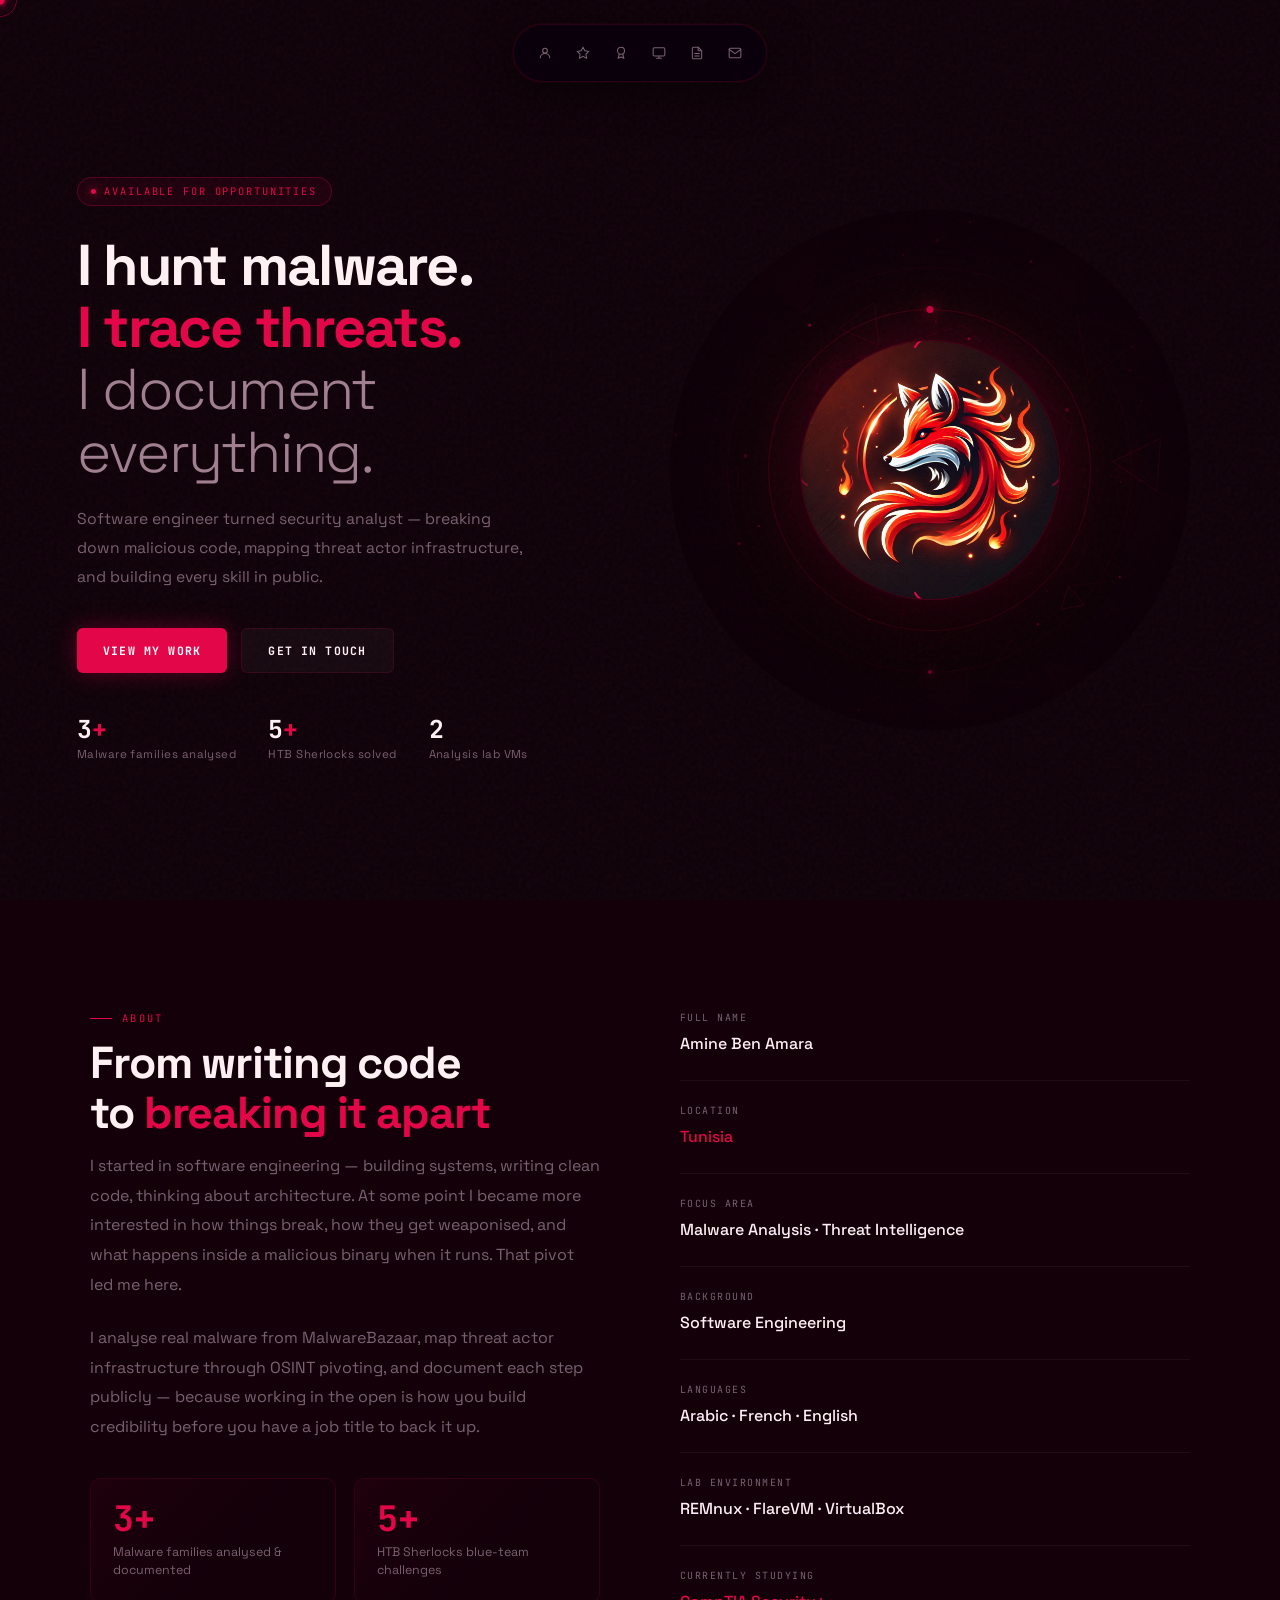
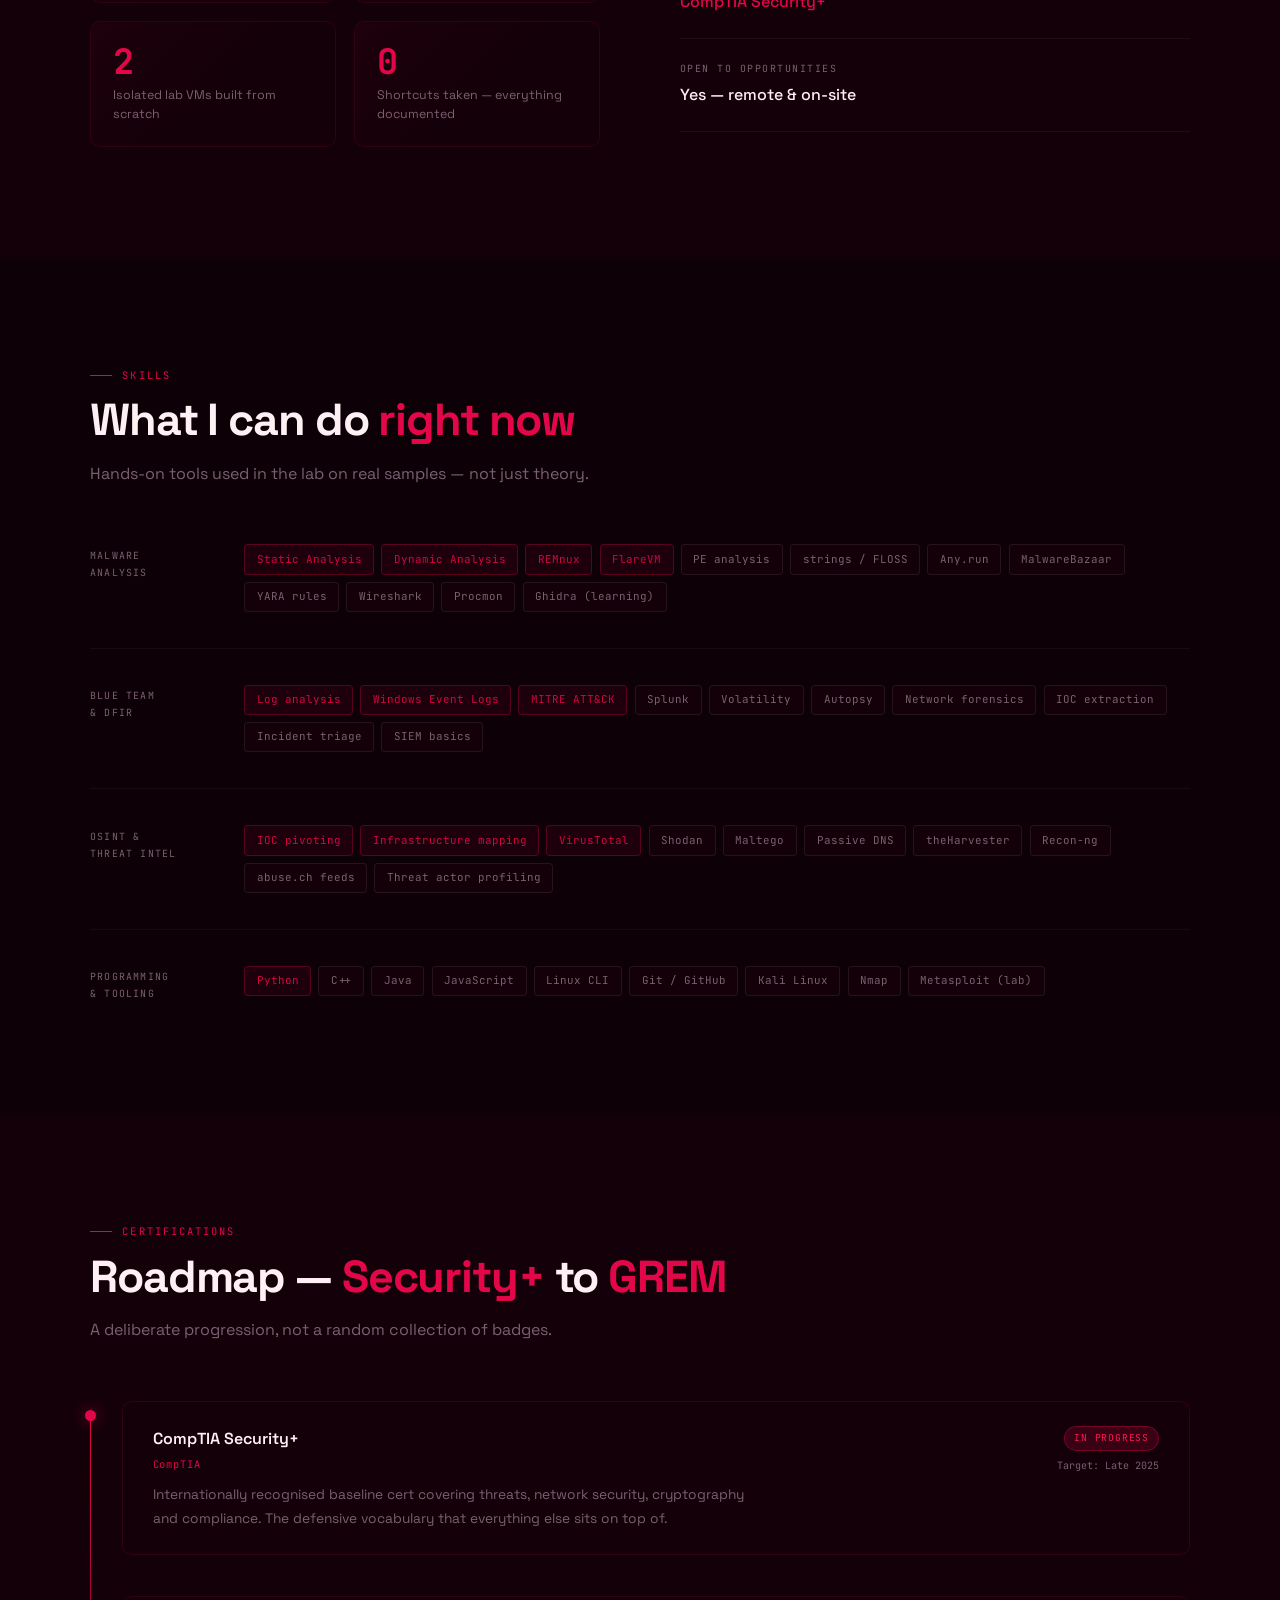
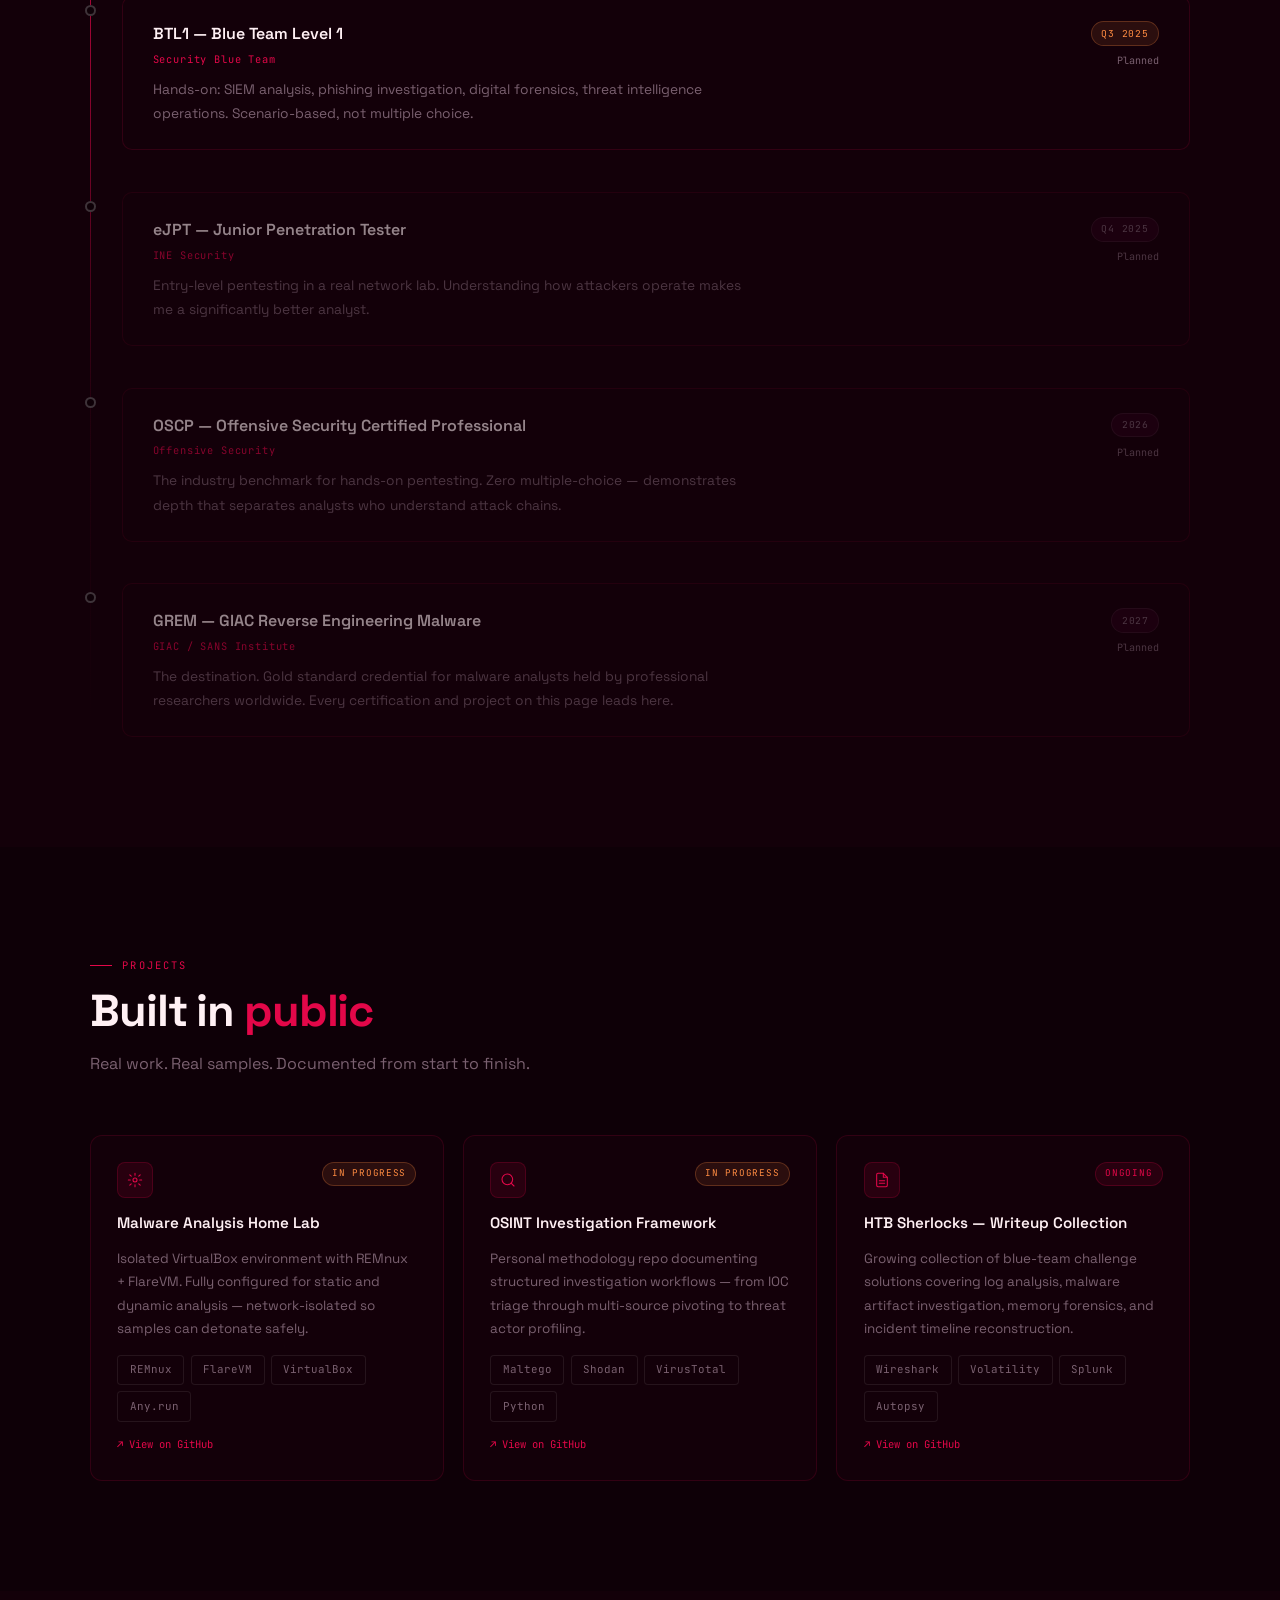
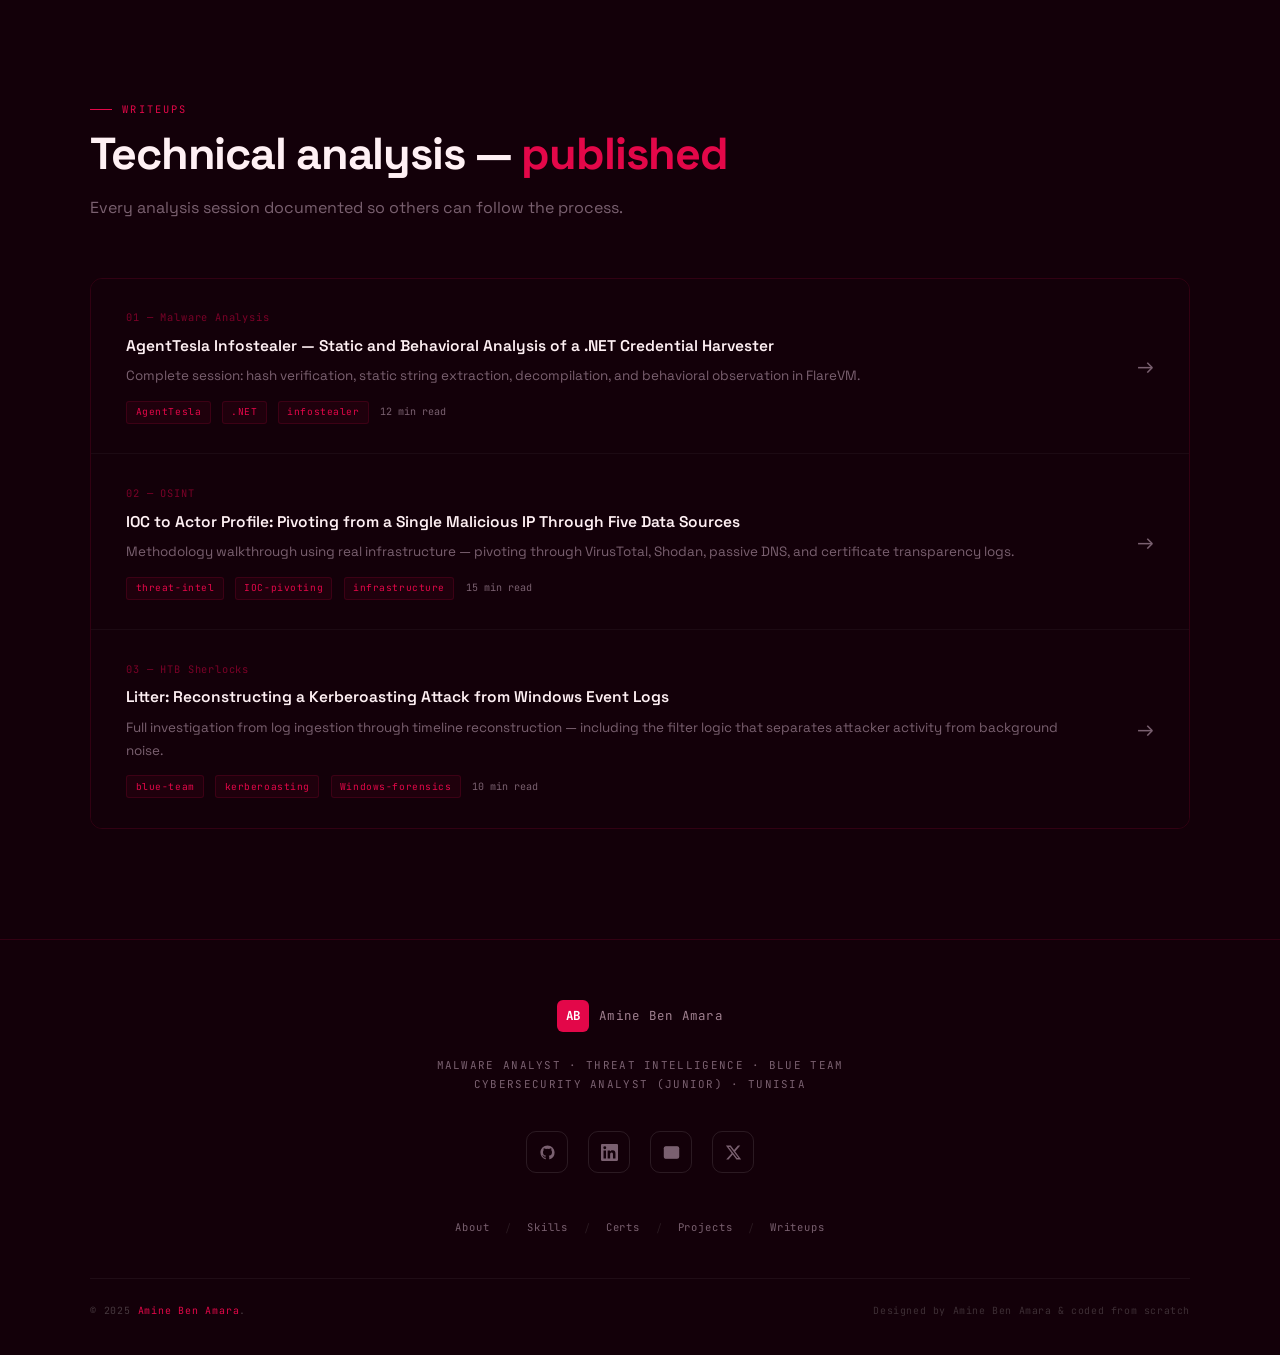
==== commit 1c4d3540: "image place holder" ====
--- a/index.html
+++ b/index.html
@@ -85,7 +85,7 @@
   border: 1px solid var(--border);
   border-radius: 9999px;
   padding: 10px 14px;
-  box-shadow: 
+  box-shadow:
     0 8px 40px rgba(0, 0, 0, 0.6),
     0 0 0 1px rgba(227, 7, 73, 0.08);
   transition: all 0.35s cubic-bezier(0.4, 0, 0.2, 1);
@@ -315,13 +315,12 @@
 }
 
 @keyframes hero-spin { to { transform: rotate(360deg); } }
-
-/* ── PHOTO FRAME ── */
+/* ── PHOTO FRAME (CIRCLE) ── */
 .photo-frame {
   position: relative;
   z-index: 10;
-  width: 220px; height: 275px;
-  border-radius: 16px;
+  width: 260px; height: 260px;
+  border-radius: 50%;
   border: 1px solid rgba(227, 7, 73, .28);
   background: var(--panel);
   overflow: hidden;
@@ -337,21 +336,54 @@
   display: block;
 }
 
-/* Corner accents — all four */
+/* Corner accents — repositioned as arcs around the circle */
 .photo-frame::before, .photo-frame::after,
 .corner-tr, .corner-bl {
   content: '';
   position: absolute;
-  width: 20px; height: 20px;
+  width: 36px; height: 36px;
   z-index: 3;
   pointer-events: none;
-}
-.photo-frame::before { top:10px; left:10px;  border-top:2px solid #e30749; border-left:2px solid #e30749; border-radius:3px 0 0 0; }
-.photo-frame::after  { bottom:10px; right:10px; border-bottom:2px solid #e30749; border-right:2px solid #e30749; border-radius:0 0 3px 0; }
-.corner-tr { top:10px;  right:10px;  border-top:2px solid rgba(227,7,73,.4); border-right:2px solid rgba(227,7,73,.4); border-radius:0 3px 0 0; }
-.corner-bl { bottom:10px; left:10px; border-bottom:2px solid rgba(227,7,73,.4); border-left:2px solid rgba(227,7,73,.4); border-radius:0 0 0 3px; }
-
-/* Scanline sweep */
+  border-radius: 50%;
+}
+.photo-frame::before {
+  top: -4px; left: 50%;
+  margin-left: -18px;
+  border-top: 2px solid #e30749;
+  border-right: 2px solid transparent;
+  border-left: 2px solid transparent;
+  border-bottom: 2px solid transparent;
+  transform: rotate(-20deg);
+}
+.photo-frame::after {
+  bottom: -4px; left: 50%;
+  margin-left: -18px;
+  border-bottom: 2px solid #e30749;
+  border-right: 2px solid transparent;
+  border-left: 2px solid transparent;
+  border-top: 2px solid transparent;
+  transform: rotate(20deg);
+}
+.corner-tr {
+  top: 50%; right: -4px;
+  margin-top: -18px;
+  border-right: 2px solid rgba(227,7,73,.4);
+  border-top: 2px solid transparent;
+  border-bottom: 2px solid transparent;
+  border-left: 2px solid transparent;
+  transform: rotate(20deg);
+}
+.corner-bl {
+  top: 50%; left: -4px;
+  margin-top: -18px;
+  border-left: 2px solid rgba(227,7,73,.4);
+  border-top: 2px solid transparent;
+  border-bottom: 2px solid transparent;
+  border-right: 2px solid transparent;
+  transform: rotate(-20deg);
+}
+
+/* Scanline sweep — unchanged, clips naturally to circle via overflow:hidden */
 .scanline {
   position: absolute;
   left: 0; right: 0;
@@ -367,7 +399,7 @@
   100% { top: 100%; opacity: 0; }
 }
 
-/* Glitch bar */
+/* Glitch bar — unchanged, clips naturally to circle via overflow:hidden */
 .glitch-bar {
   position: absolute;
   left: 0; right: 0; height: 3px;
@@ -876,7 +908,7 @@
 
     <!-- Photo frame -->
     <div class="photo-frame">
-      <img src="images/pic.jpg" alt="Amine Ben Amara">
+      <img src="images/pic_2.png" alt="Amine Ben Amara">
       <div class="placeholder-inner">
         <div class="placeholder-icon">
           <svg viewBox="0 0 24 24"><circle cx="12" cy="8" r="4"/><path d="M4 20c0-4 3.6-7 8-7s8 3 8 7"/></svg>
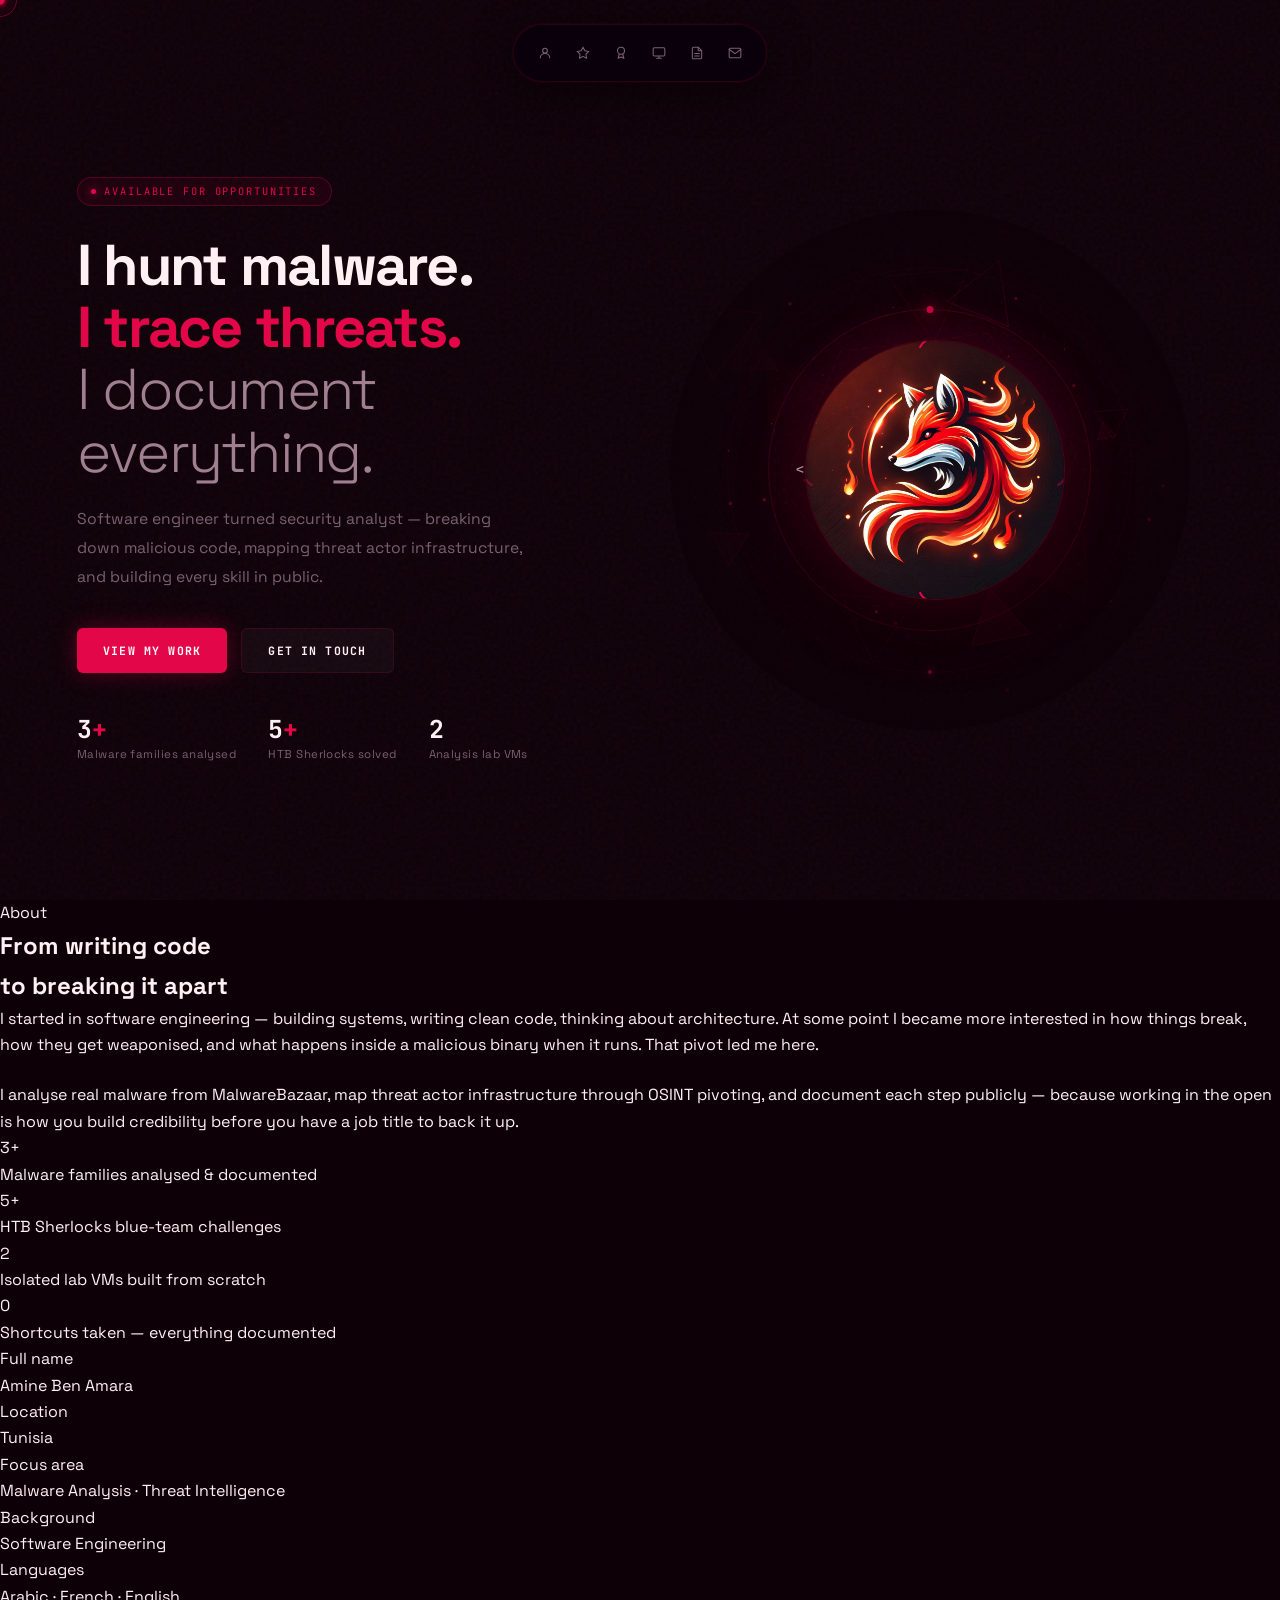
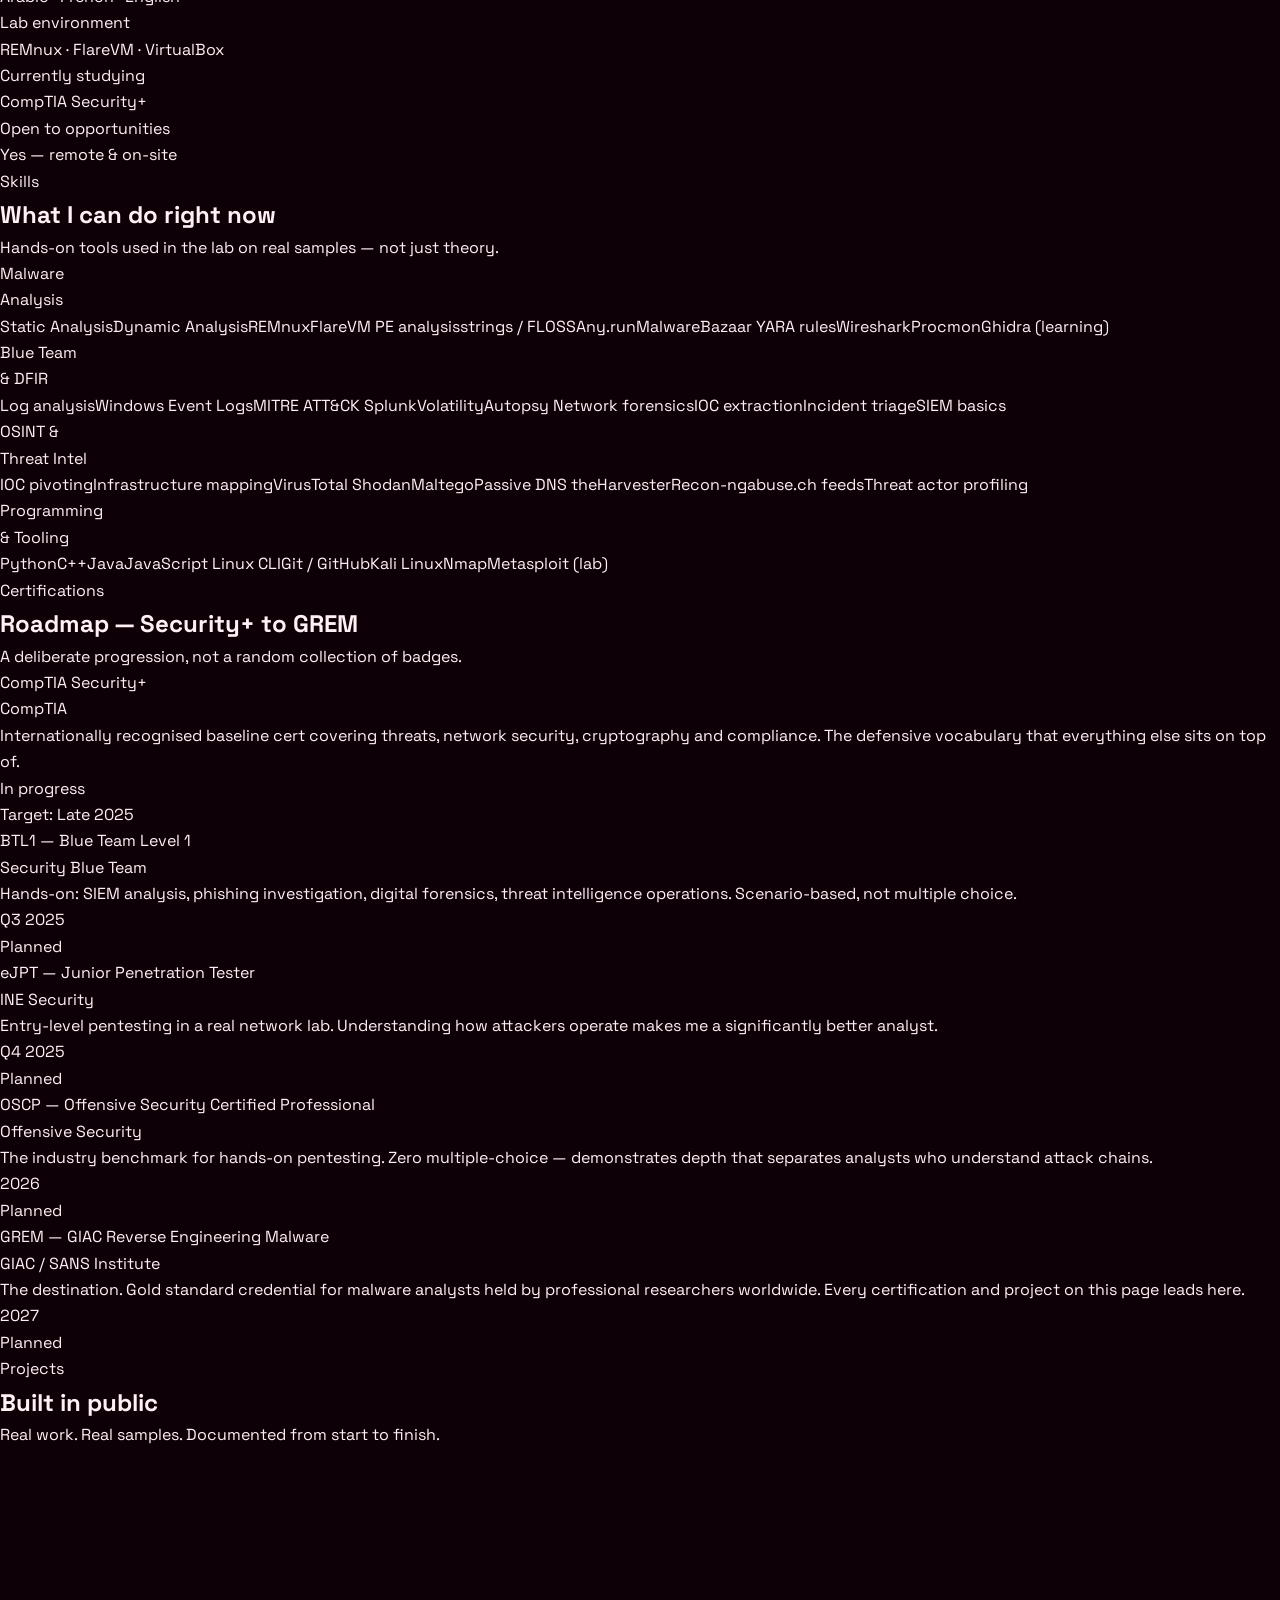
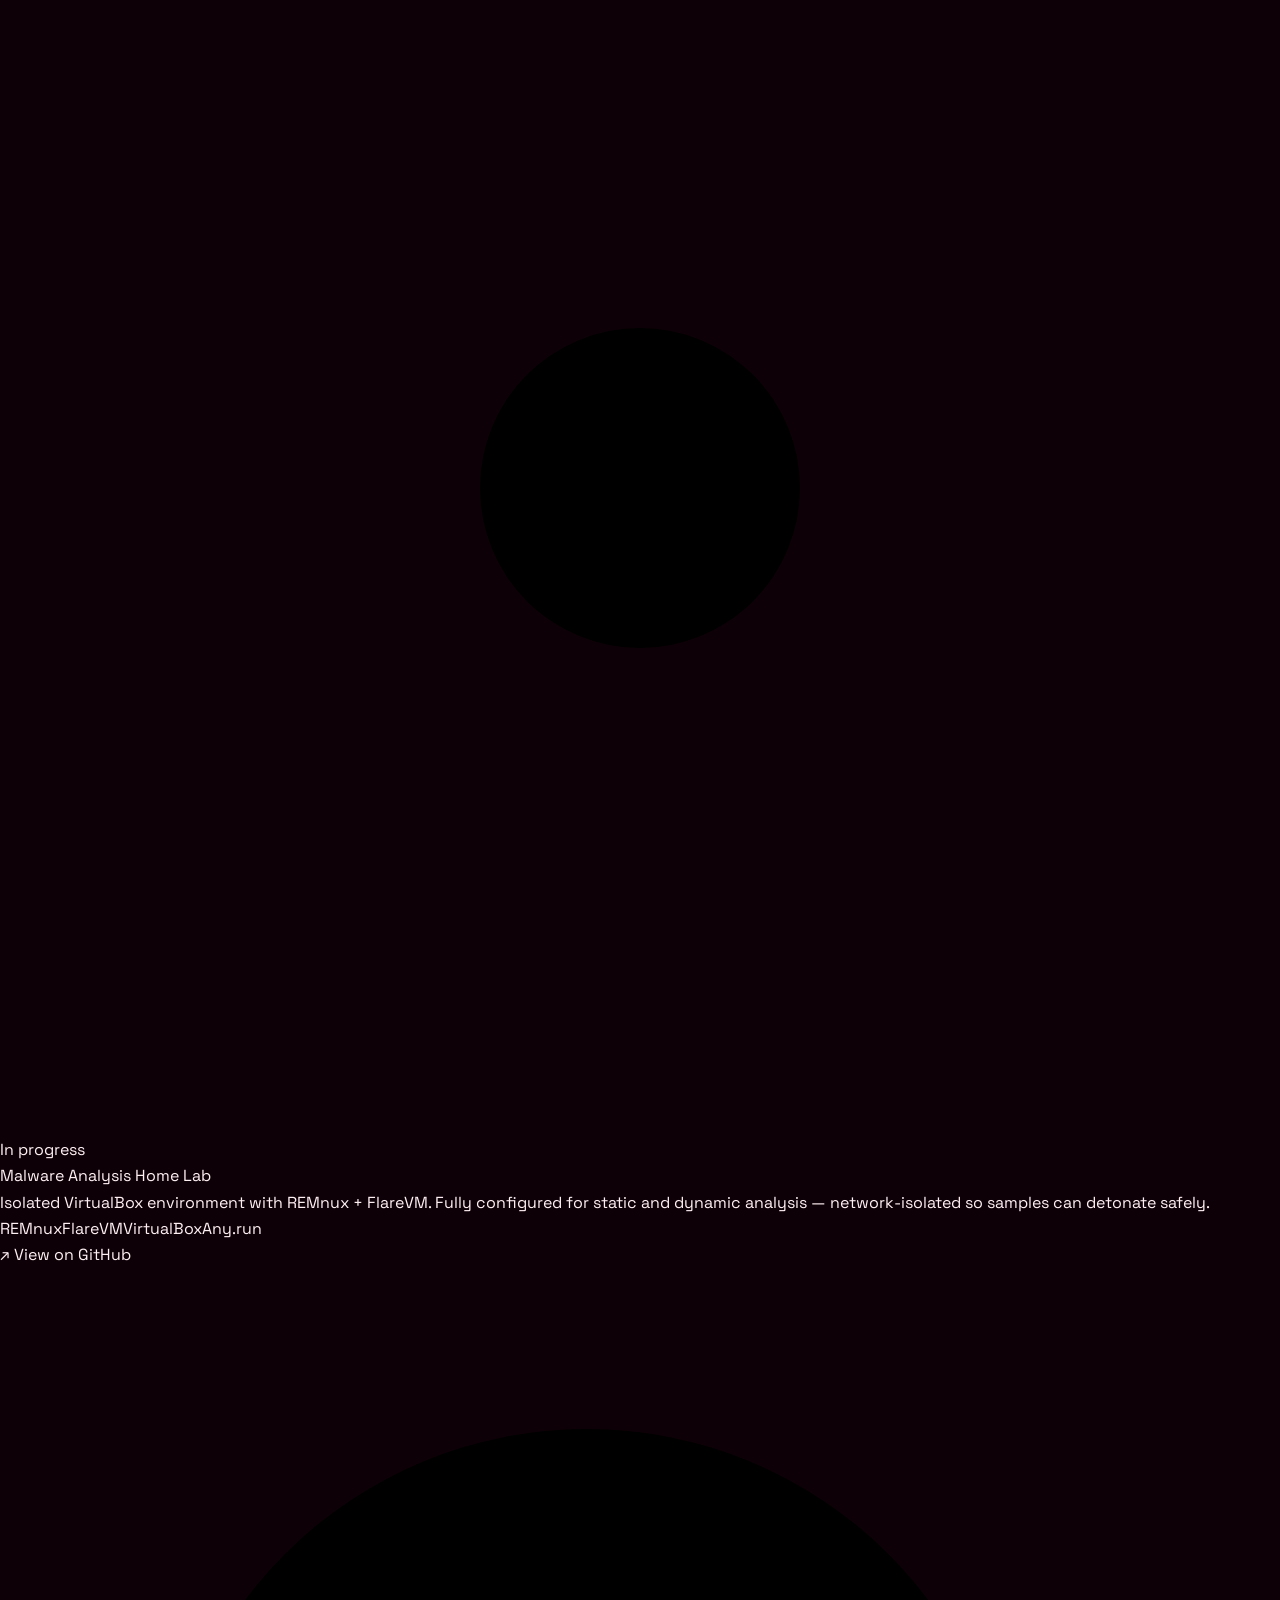
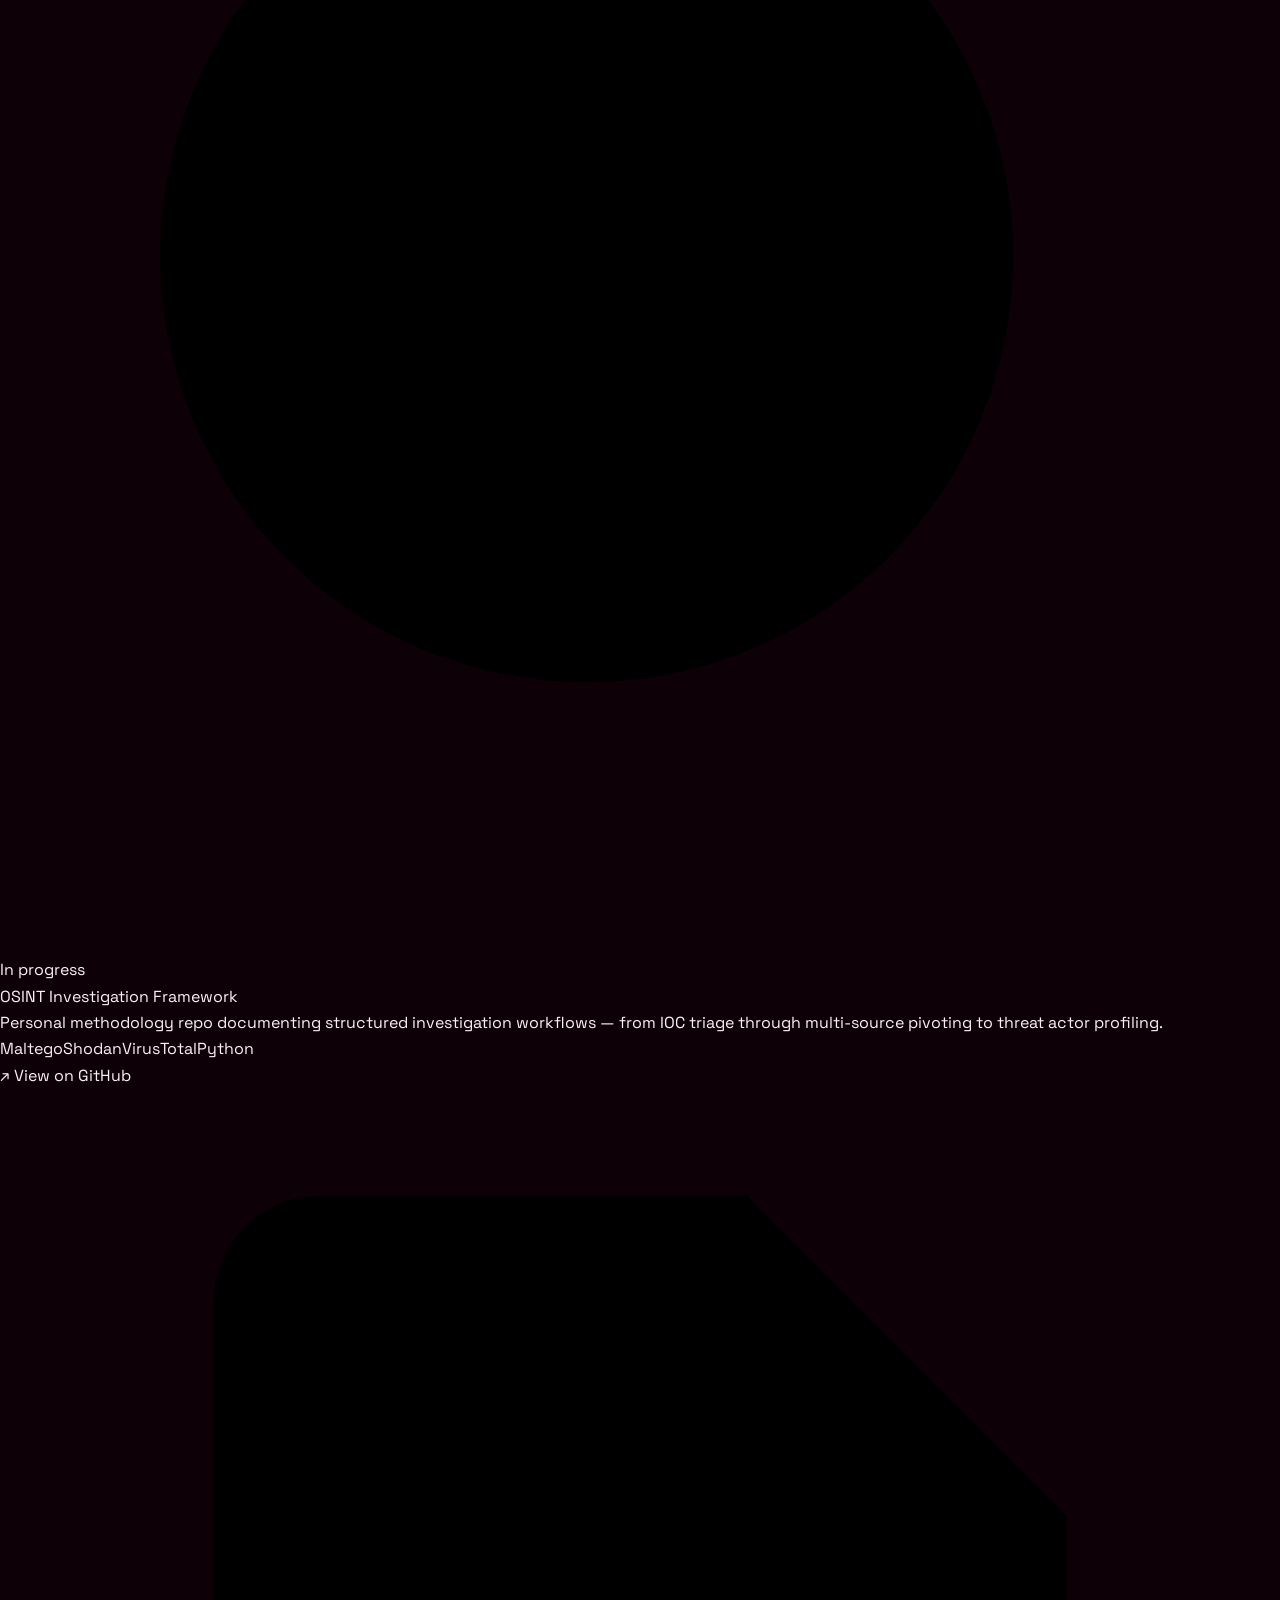
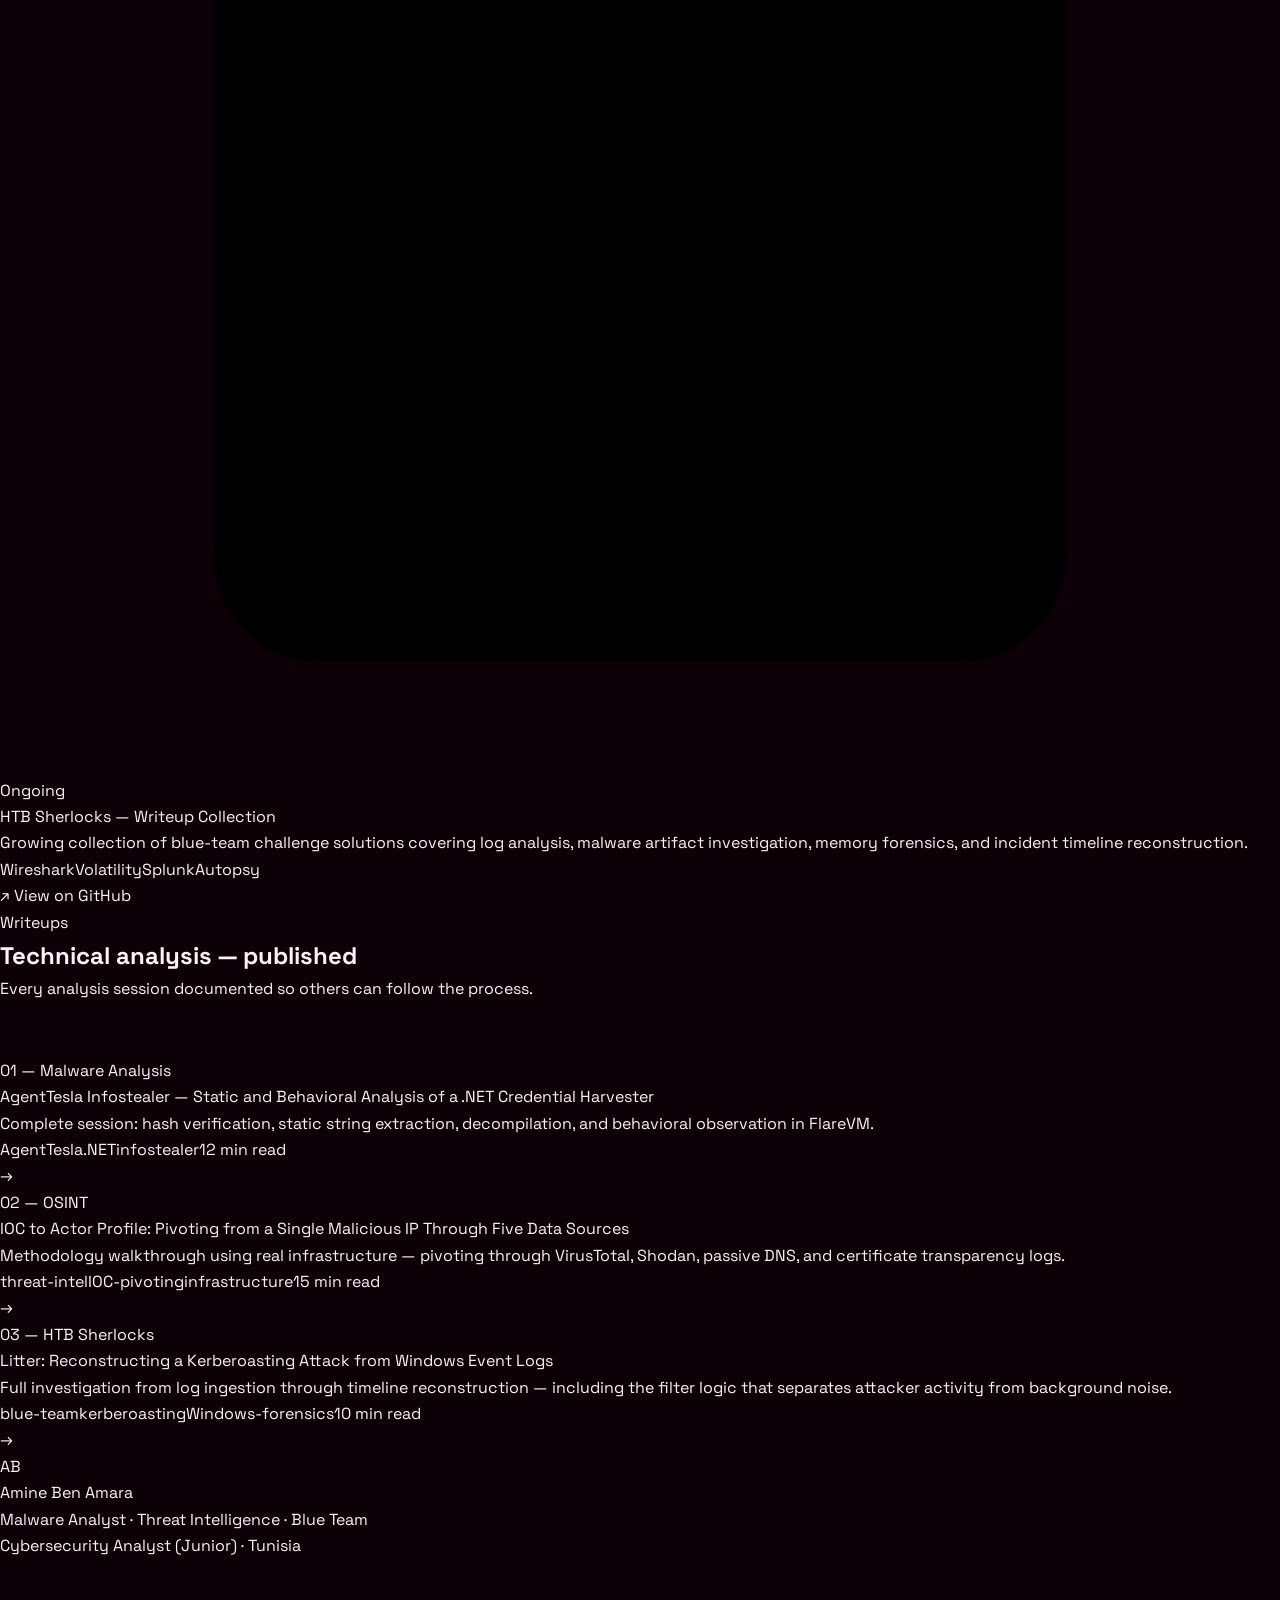
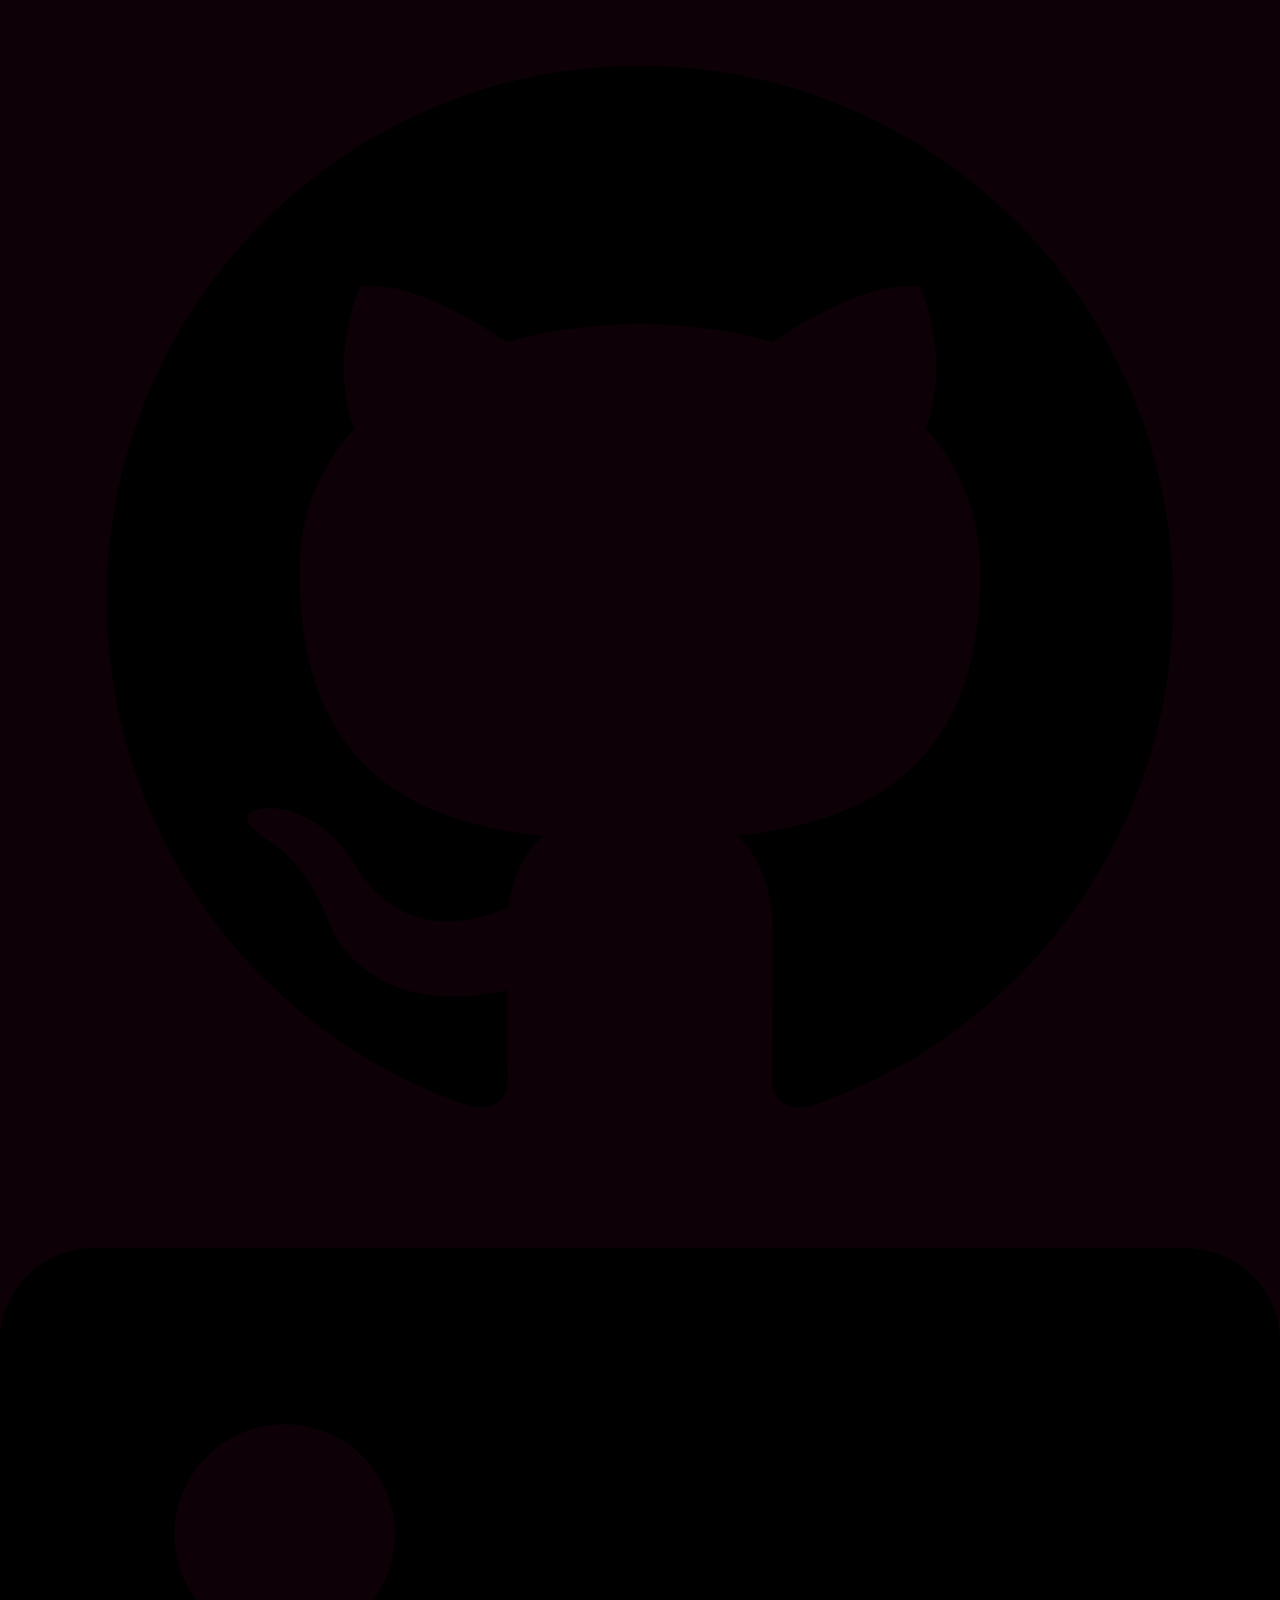
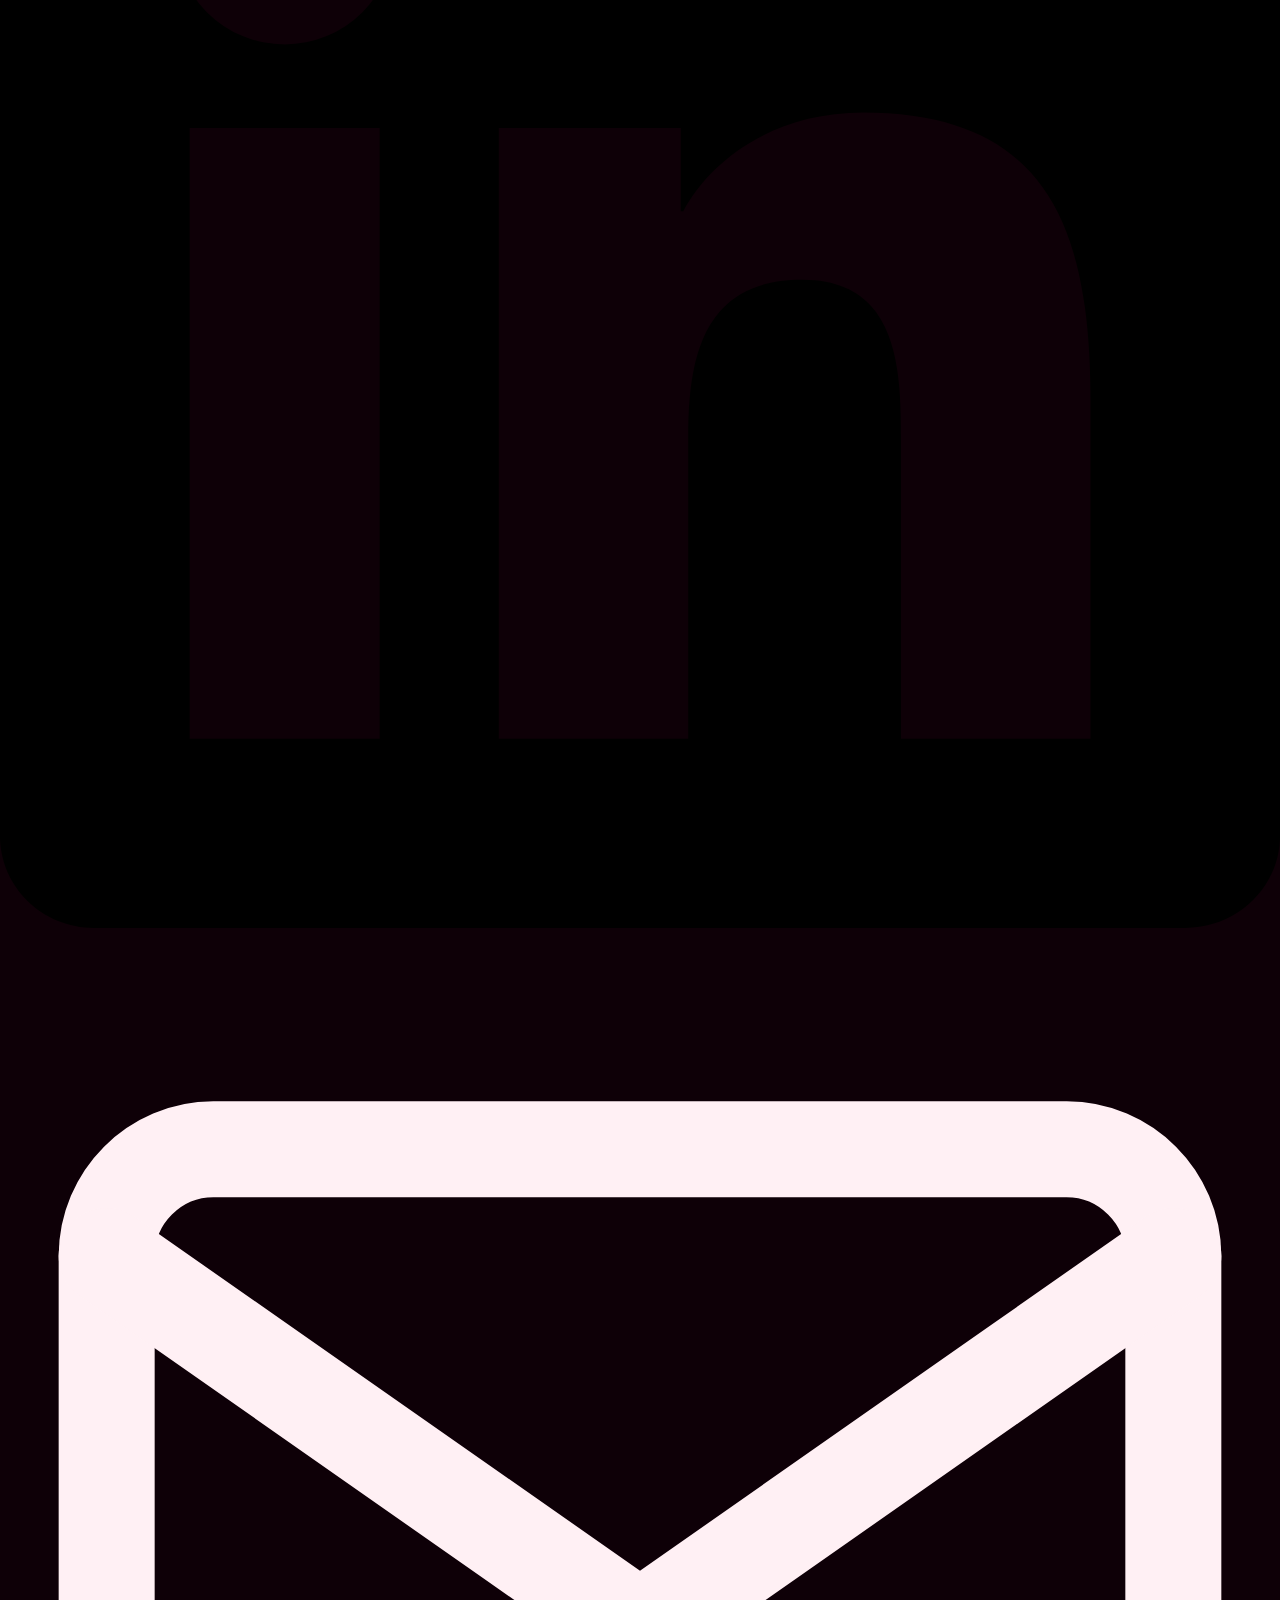
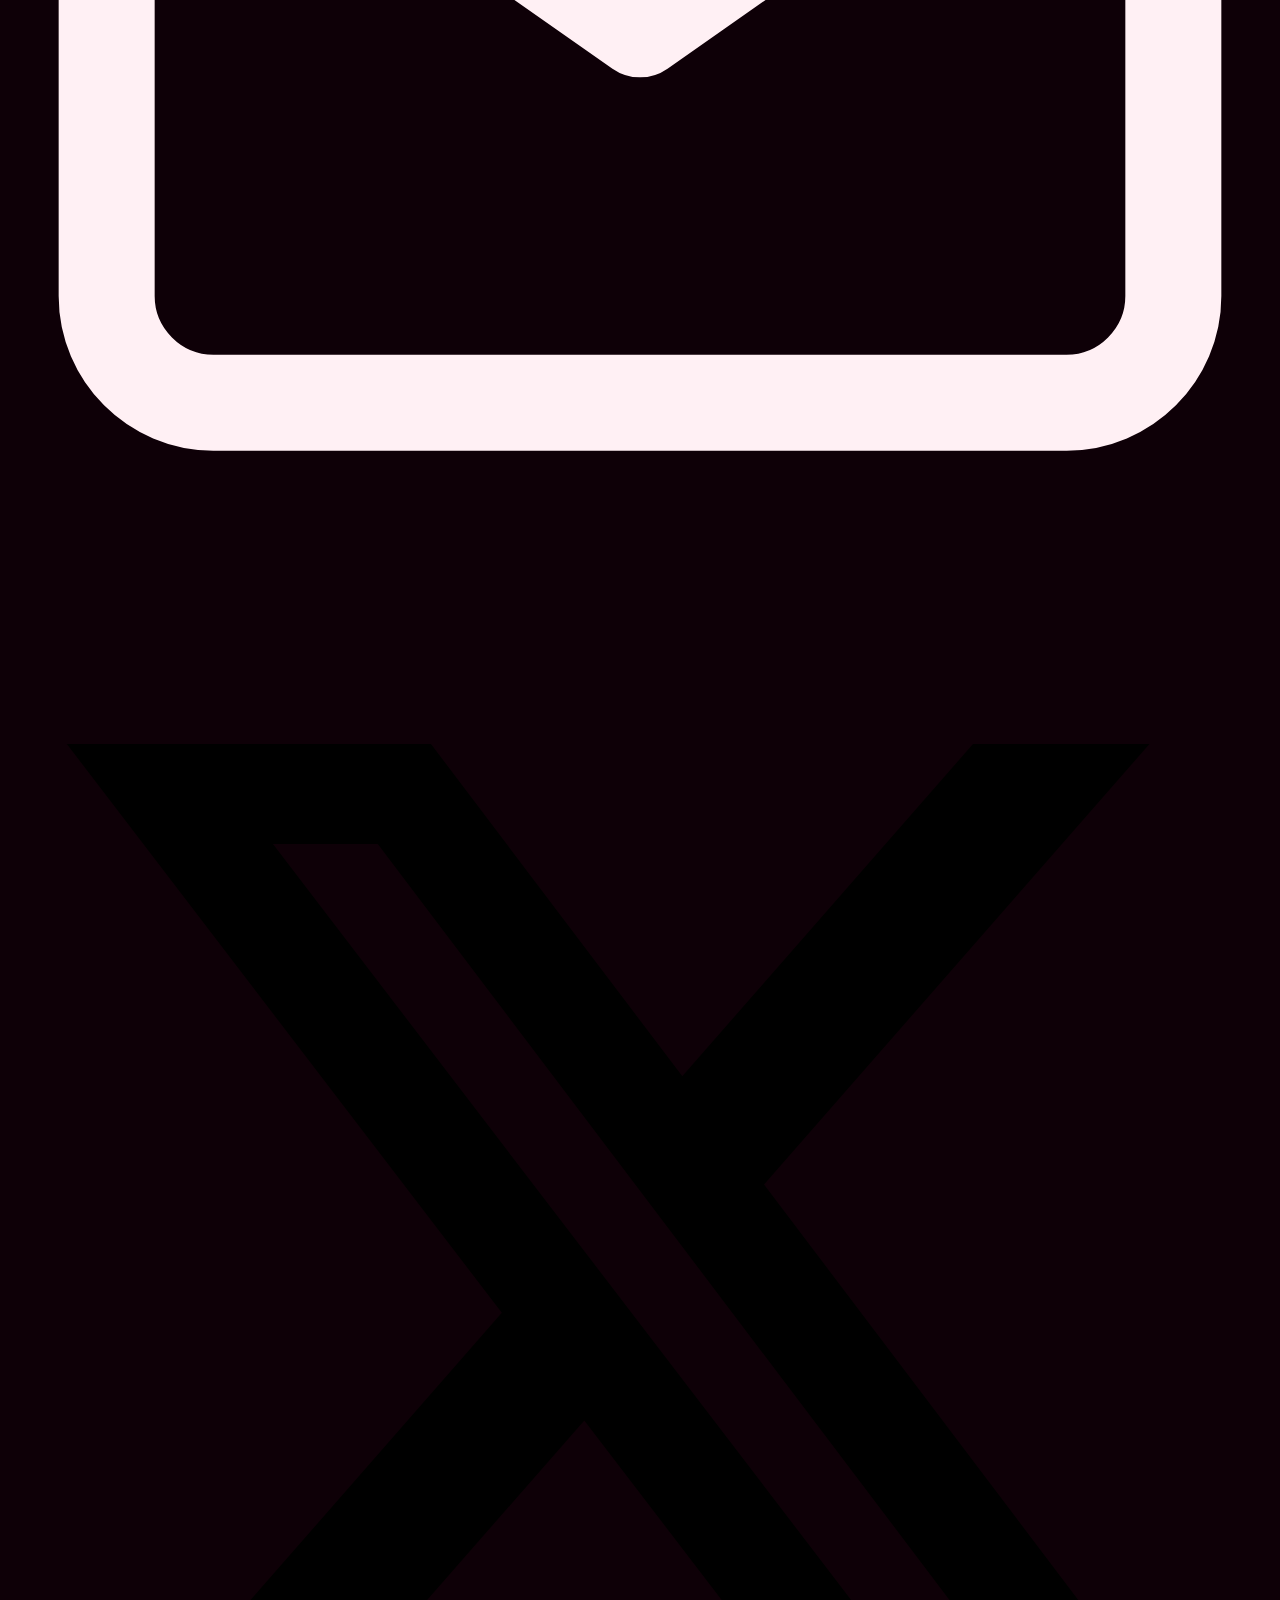
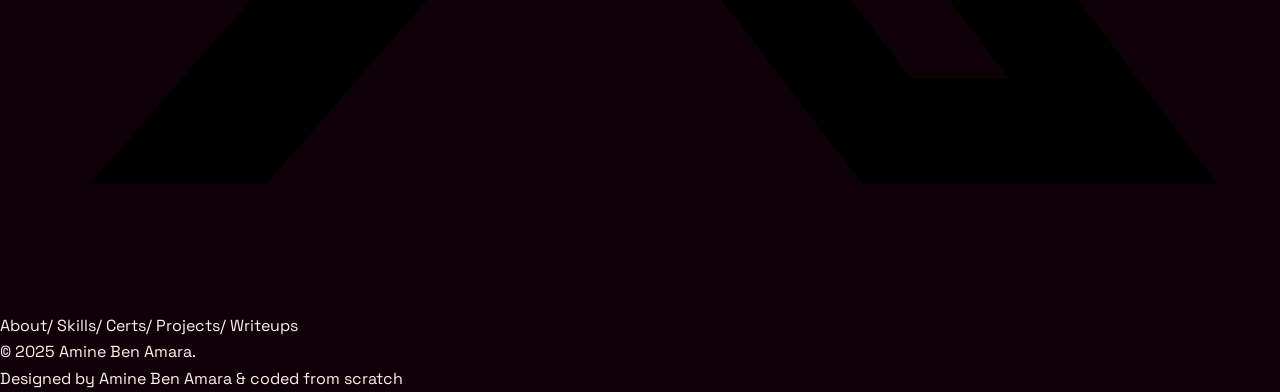
==== commit 2cbb99b5: "small changes" ====
--- a/index.html
+++ b/index.html
@@ -9,9 +9,7 @@
 <link rel="preconnect" href="https://fonts.gstatic.com" crossorigin/>
 <link href="https://fonts.googleapis.com/css2?family=Space+Grotesk:wght@300;400;500;600;700&family=JetBrains+Mono:wght@400;500;700&display=swap" rel="stylesheet"/>
 <style>
-/* =====================================================
-   DESIGN TOKENS
-   ===================================================== */
+
 :root {
   --black:   #0E0007;
   --dark:    #130009;
@@ -29,9 +27,7 @@
   --sans:    'Space Grotesk', sans-serif;
 }
 
-/* =====================================================
-   BASE
-   ===================================================== */
+
 *,*::before,*::after{box-sizing:border-box;margin:0;padding:0}
 html{scroll-behavior:smooth;font-size:16px}
 body{
@@ -45,9 +41,7 @@
 a{color:inherit;text-decoration:none}
 img{display:block;max-width:100%}
 
-/* =====================================================
-   CURSOR
-   ===================================================== */
+
 #cursor{
   position:fixed;width:9px;height:9px;
   background:var(--red);border-radius:50%;
@@ -68,9 +62,7 @@
 body:has(a:hover) #cursor-ring,
 body:has(button:hover) #cursor-ring{width:50px;height:50px}
 
-/* =====================================================
-   NAVBAR
-   ===================================================== */
+
 #nav {
   position: fixed;
   top: 24px;
@@ -118,9 +110,7 @@
 }
 .nav-item:hover svg{transform:scale(1.1)}
 
-/* =====================================================
-   HERO — split layout
-   ===================================================== */
+
 #hero{
   position:relative;
   min-height:100vh;
@@ -138,7 +128,6 @@
   pointer-events:none;z-index:1;
 }
 
-/* ---- LEFT: text ---- */
 .hero-left {
   position: relative;
   z-index: 2;
@@ -219,32 +208,25 @@
 .hstat-num span{color:var(--red)}
 .hstat-label{font-size:.72rem;color:var(--grey);letter-spacing:.04em}
 
-/* =====================================================
-   HERO RIGHT — big circle stage
-   ===================================================== */
+
 .hero-right {
   position: relative;
   display: flex;
   align-items: center;
   justify-content: center;
   z-index: 2;
-  /* Force a square so border-radius 50% gives a circle */
   aspect-ratio: 1 / 1;
   max-width: 520px;
   width: 100%;
   margin: 0 auto;
-  /* Circle clip */
   border-radius: 50%;
-  /* No solid border — the animation IS the boundary */
-  overflow: visible; /* allow orbit dots to peek out slightly */
-}
-
-/* The circle mask layer — sits above canvas, creates the fade-out edge */
+  overflow: visible;
+
+
 .hero-circle-mask {
   position: absolute;
   inset: 0;
   border-radius: 50%;
-  /* Radial gradient: transparent in centre, black (page bg) at edge */
   background: radial-gradient(
     circle at center,
     transparent 38%,
@@ -256,7 +238,7 @@
   z-index: 8;
 }
 
-/* Canvas — clipped to circle */
+
 .hero-canvas {
   position: absolute;
   inset: 0;
@@ -267,7 +249,7 @@
   z-index: 0;
 }
 
-/* SVG polygon cage */
+
 .hero-cage-svg {
   position: absolute;
   inset: 0;
@@ -315,7 +297,7 @@
 }
 
 @keyframes hero-spin { to { transform: rotate(360deg); } }
-/* ── PHOTO FRAME (CIRCLE) ── */
+
 .photo-frame {
   position: relative;
   z-index: 10;
@@ -336,7 +318,7 @@
   display: block;
 }
 
-/* Corner accents — repositioned as arcs around the circle */
+
 .photo-frame::before, .photo-frame::after,
 .corner-tr, .corner-bl {
   content: '';
@@ -383,7 +365,7 @@
   transform: rotate(-20deg);
 }
 
-/* Scanline sweep — unchanged, clips naturally to circle via overflow:hidden */
+
 .scanline {
   position: absolute;
   left: 0; right: 0;
@@ -399,7 +381,7 @@
   100% { top: 100%; opacity: 0; }
 }
 
-/* Glitch bar — unchanged, clips naturally to circle via overflow:hidden */
+
 .glitch-bar {
   position: absolute;
   left: 0; right: 0; height: 3px;
@@ -505,9 +487,7 @@
   100% { transform:translateY(20px); opacity:0; }
 }
 
-/* =====================================================
-   SECTION BASE
-   ===================================================== */
+
 .section{padding:110px 6vw;position:relative}
 .section-inner{max-width:1100px;margin:0 auto}
 
@@ -538,9 +518,7 @@
 .reveal-d3{transition-delay:.3s}
 .reveal-d4{transition-delay:.4s}
 
-/* =====================================================
-   ABOUT
-   ===================================================== */
+
 #about{background:var(--dark)}
 .about-layout{
   display:grid;grid-template-columns:1fr 1fr;
@@ -573,9 +551,7 @@
 .num-big{font-family:var(--mono);font-size:2.2rem;font-weight:700;color:var(--red);line-height:1;margin-bottom:.4rem}
 .num-label{font-size:.78rem;color:var(--grey);line-height:1.5}
 
-/* =====================================================
-   SKILLS
-   ===================================================== */
+
 #skills{background:var(--black)}
 .skills-groups{display:flex;flex-direction:column;gap:2.25rem;margin-top:3.5rem}
 .skill-row{display:flex;align-items:flex-start;gap:1.5rem}
@@ -597,9 +573,7 @@
 .chip.hot{border-color:rgba(227,7,73,.3);color:rgba(227,7,73,.9);background:rgba(227,7,73,.07)}
 .skills-divider{width:100%;height:1px;background:rgba(255,255,255,.04)}
 
-/* =====================================================
-   CERTS
-   ===================================================== */
+
 #certs{background:var(--dark)}
 .cert-list{position:relative;margin-top:3.5rem;padding-left:2rem}
 .cert-list::before{
@@ -646,9 +620,7 @@
 .badge-future{background:var(--panel2);color:var(--grey);border:1px solid rgba(255,255,255,.08)}
 .cert-when{font-family:var(--mono);font-size:.63rem;color:var(--grey);text-align:right}
 
-/* =====================================================
-   PROJECTS
-   ===================================================== */
+
 #projects{background:var(--black)}
 .project-grid{display:grid;grid-template-columns:repeat(3,1fr);gap:1.2rem;margin-top:3.5rem}
 .proj-card{
@@ -690,9 +662,7 @@
 }
 .proj-link:hover{opacity:.7}
 
-/* =====================================================
-   WRITEUPS
-   ===================================================== */
+
 #writeups{background:var(--dark)}
 .writeup-list{
   display:flex;flex-direction:column;gap:1px;
@@ -724,9 +694,7 @@
 .wu-arrow{font-size:1.3rem;color:var(--grey);transition:color .2s,transform .2s;flex-shrink:0}
 .wu-card:hover .wu-arrow{color:var(--red);transform:translateX(4px)}
 
-/* =====================================================
-   FOOTER
-   ===================================================== */
+
 footer{
   background:var(--dark);
   border-top:1px solid var(--border);
@@ -776,9 +744,7 @@
 .footer-copy span{color:var(--red)}
 .footer-made{font-family:var(--mono);font-size:.62rem;color:rgba(255,255,255,.18);letter-spacing:.06em}
 
-/* =====================================================
-   ANIMATIONS
-   ===================================================== */
+
 @keyframes fadeInUp{from{opacity:0;transform:translateY(18px)}to{opacity:1;transform:none}}
 .hero-left .hero-tag{animation:fadeInUp .6s .2s both}
 .hero-left .hero-h1{animation:fadeInUp .7s .35s both}
@@ -787,9 +753,7 @@
 .hero-left .hero-stats{animation:fadeInUp .6s .85s both}
 .hero-right{animation:fadeInUp .8s .4s both}
 
-/* =====================================================
-   RESPONSIVE
-   ===================================================== */
+
 @media(max-width:960px){
   #hero{grid-template-columns:1fr;padding:100px 5vw 80px;gap:3rem}
   .hero-right{max-width:380px}
@@ -821,7 +785,7 @@
 <div id="cursor"></div>
 <div id="cursor-ring"></div>
 
-<!-- ===================================================== NAVBAR ===================================================== -->
+
 <nav id="nav">
   <a href="#about" class="nav-item" data-section="about">
     <svg viewBox="0 0 24 24" fill="none" stroke="currentColor" stroke-width="1.8" stroke-linecap="round" stroke-linejoin="round"><circle cx="12" cy="8" r="4"/><path d="M4 20c0-4 3.6-7 8-7s8 3 8 7"/></svg>
@@ -849,7 +813,7 @@
   </a>
 </nav>
 
-<!-- ===================================================== HERO ===================================================== -->
+
 <section id="hero">
 
   <!-- LEFT -->
@@ -887,26 +851,26 @@
     </div>
   </div>
 
-  <!-- RIGHT — circle stage -->
+
   <div class="hero-right">
 
-    <!-- Canvas: particles + triangles -->
+    <
     <canvas class="hero-canvas" id="heroCanvas"></canvas>
 
-    <!-- SVG polygon cage -->
+
     <svg class="hero-cage-svg" id="heroCageSvg" xmlns="http://www.w3.org/2000/svg"></svg>
 
-    <!-- Radial fade mask — makes edges dissolve into background -->
+
     <div class="hero-circle-mask"></div>
 
-    <!-- Orbit rings -->
+
     <div class="orbit-system">
       <div class="orbit-ring"><div class="orbit-dot"></div></div>
       <div class="orbit-ring"><div class="orbit-dot orbit-dot-sm" style="top:auto;bottom:-2px;left:50%;transform:translateX(-50%);"></div></div>
       <div class="orbit-ring"><div class="orbit-dot orbit-dot-sm" style="top:50%;left:auto;right:-2px;transform:translateY(-50%);"></div></div>
     </div>
 
-    <!-- Photo frame -->
+
     <div class="photo-frame">
       <img src="images/pic_2.png" alt="Amine Ben Amara">
       <div class="placeholder-inner">
@@ -920,11 +884,10 @@
       <div class="corner-bl"></div>
     </div>
 
-  </div><!-- /.hero-right -->
+  </div>
 
 </section>
 
-<!-- ===================================================== ABOUT ===================================================== -->
 <section id="about" class="section">
   <div class="section-inner">
     <div class="about-layout">
@@ -962,7 +925,7 @@
   </div>
 </section>
 
-<!-- ===================================================== SKILLS ===================================================== -->
+
 <section id="skills" class="section">
   <div class="section-inner">
     <div class="reveal">
@@ -1009,7 +972,7 @@
   </div>
 </section>
 
-<!-- ===================================================== CERTS ===================================================== -->
+
 <section id="certs" class="section">
   <div class="section-inner">
     <div class="reveal">
@@ -1052,7 +1015,7 @@
   </div>
 </section>
 
-<!-- ===================================================== PROJECTS ===================================================== -->
+
 <section id="projects" class="section">
   <div class="section-inner">
     <div class="reveal">
@@ -1095,7 +1058,7 @@
   </div>
 </section>
 
-<!-- ===================================================== WRITEUPS ===================================================== -->
+
 <section id="writeups" class="section">
   <div class="section-inner">
     <div class="reveal">
@@ -1135,7 +1098,6 @@
   </div>
 </section>
 
-<!-- ===================================================== FOOTER ===================================================== -->
 <footer id="contact">
   <div class="footer-inner">
     <div class="footer-brand">
@@ -1171,7 +1133,7 @@
   </div>
 </footer>
 
-<!-- ===================================================== SCRIPTS ===================================================== -->
+
 <script>
 /* ── Hero circle animation ─────────────────────────── */
 (function () {
@@ -1357,14 +1319,14 @@
 document.addEventListener('mouseleave', () => { dot.style.opacity='0'; ring.style.opacity='0'; });
 document.addEventListener('mouseenter', () => { dot.style.opacity='1'; ring.style.opacity='1'; });
 
-/* ── Scroll reveal ─────────────────────────────────── */
+
 const revEls = document.querySelectorAll('.reveal');
 const obs = new IntersectionObserver(entries => {
   entries.forEach(e => { if (e.isIntersecting) { e.target.classList.add('in'); obs.unobserve(e.target); } });
 }, { threshold: .06 });
 revEls.forEach(el => obs.observe(el));
 
-/* ── Active nav ────────────────────────────────────── */
+
 const navItems = document.querySelectorAll('.nav-item[data-section]');
 const secs     = document.querySelectorAll('section[id], footer[id]');
 window.addEventListener('scroll', () => {
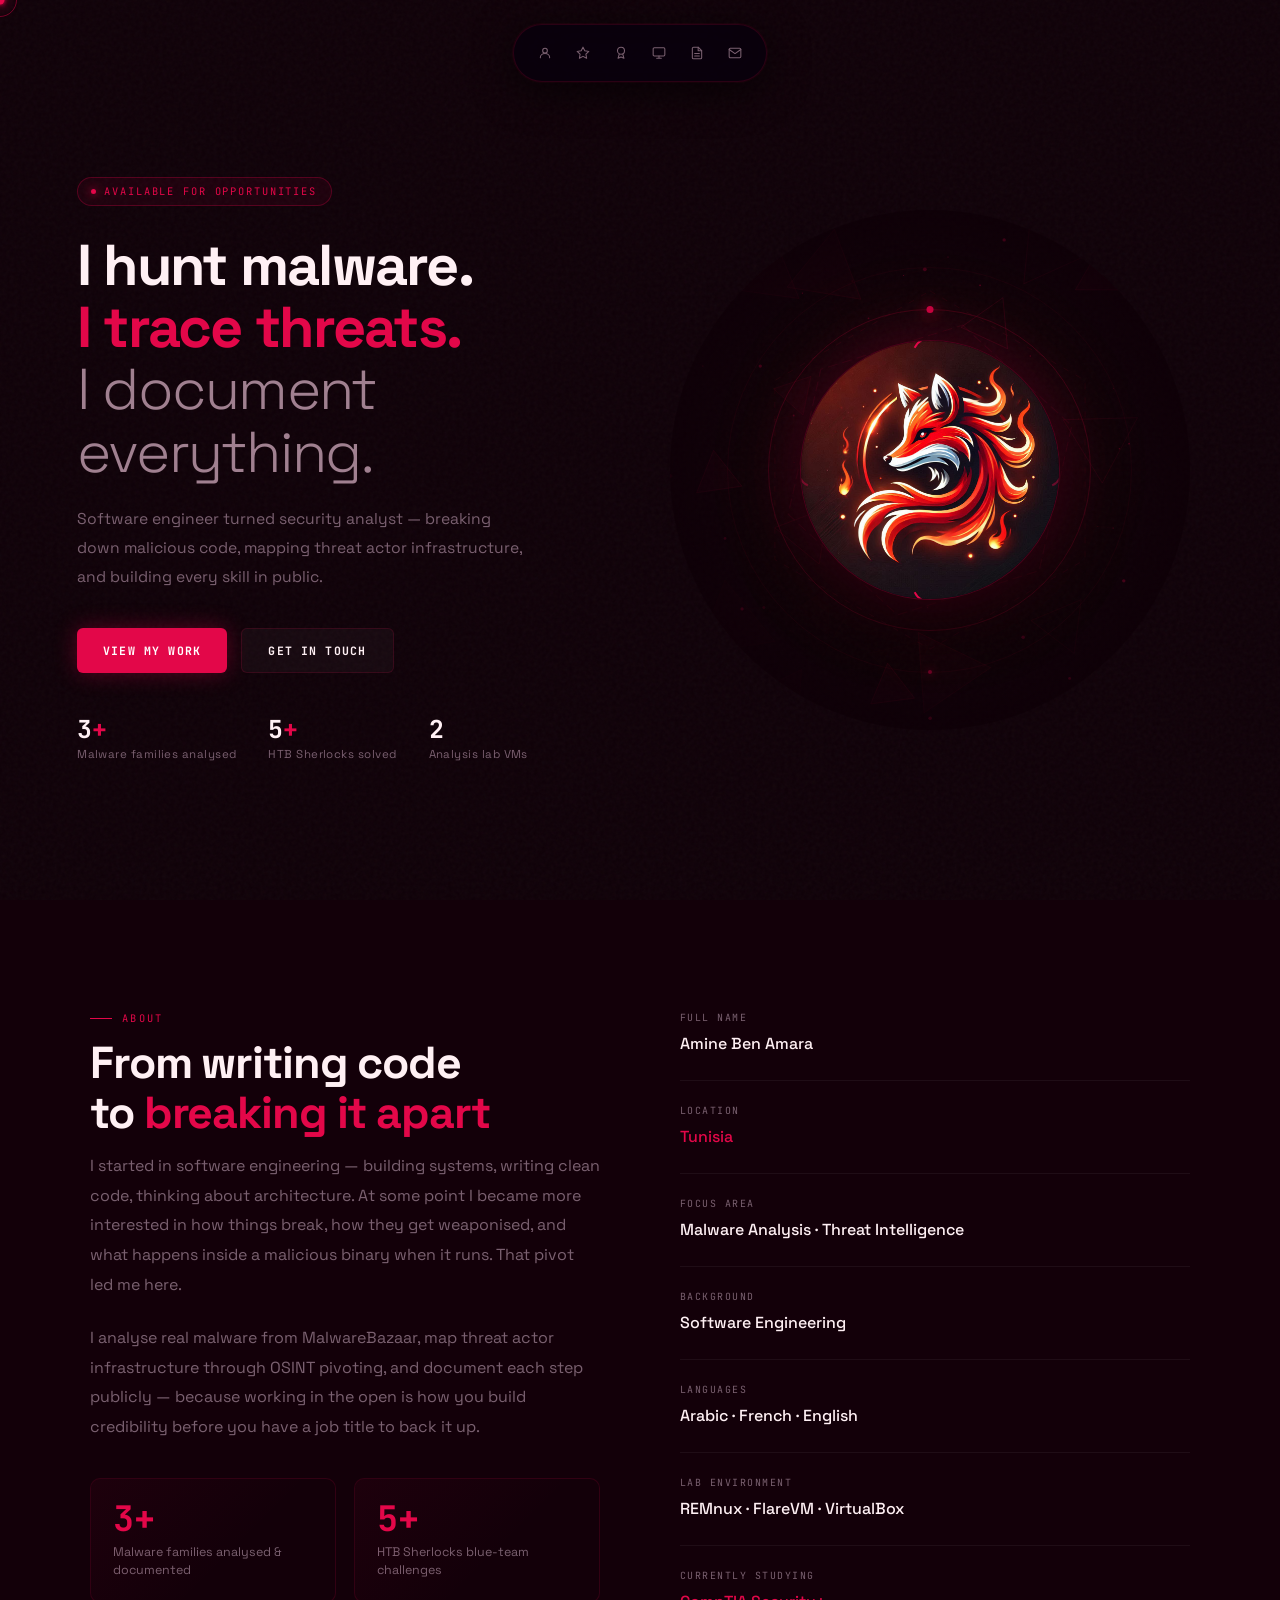
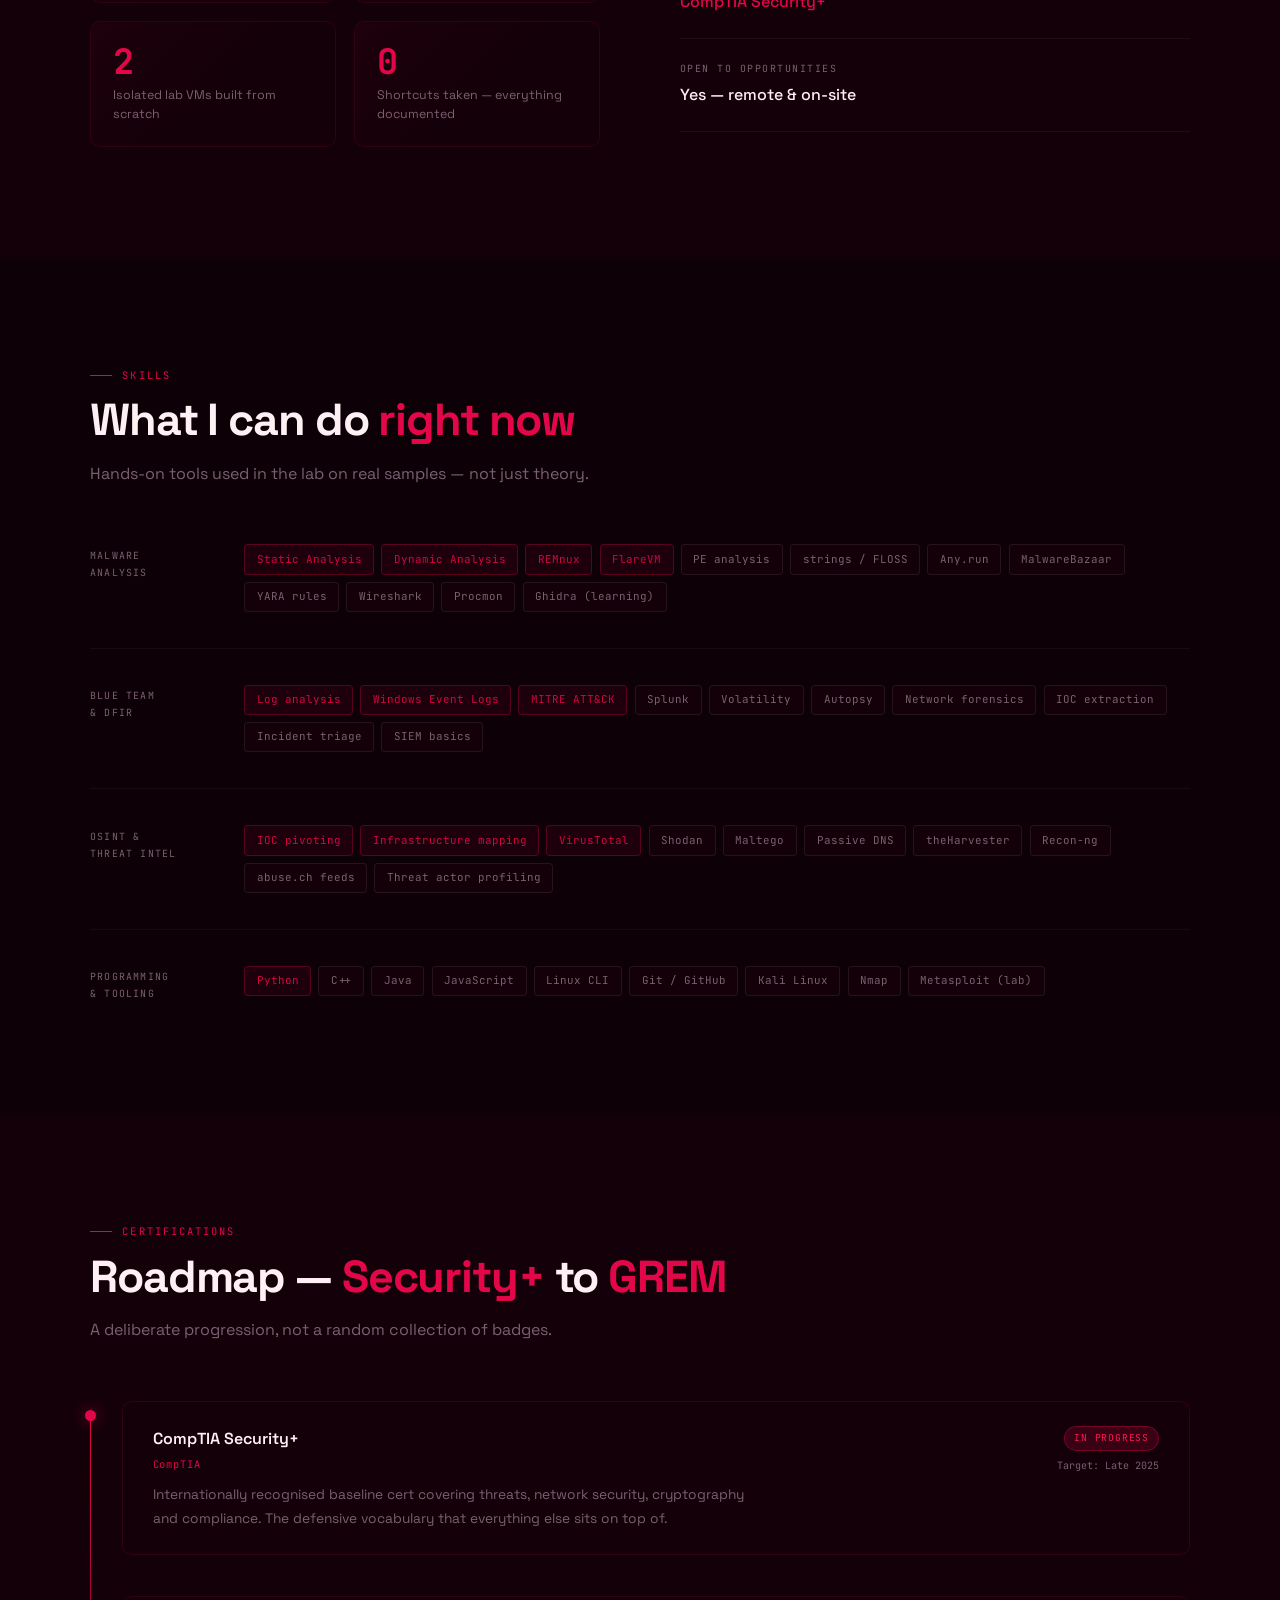
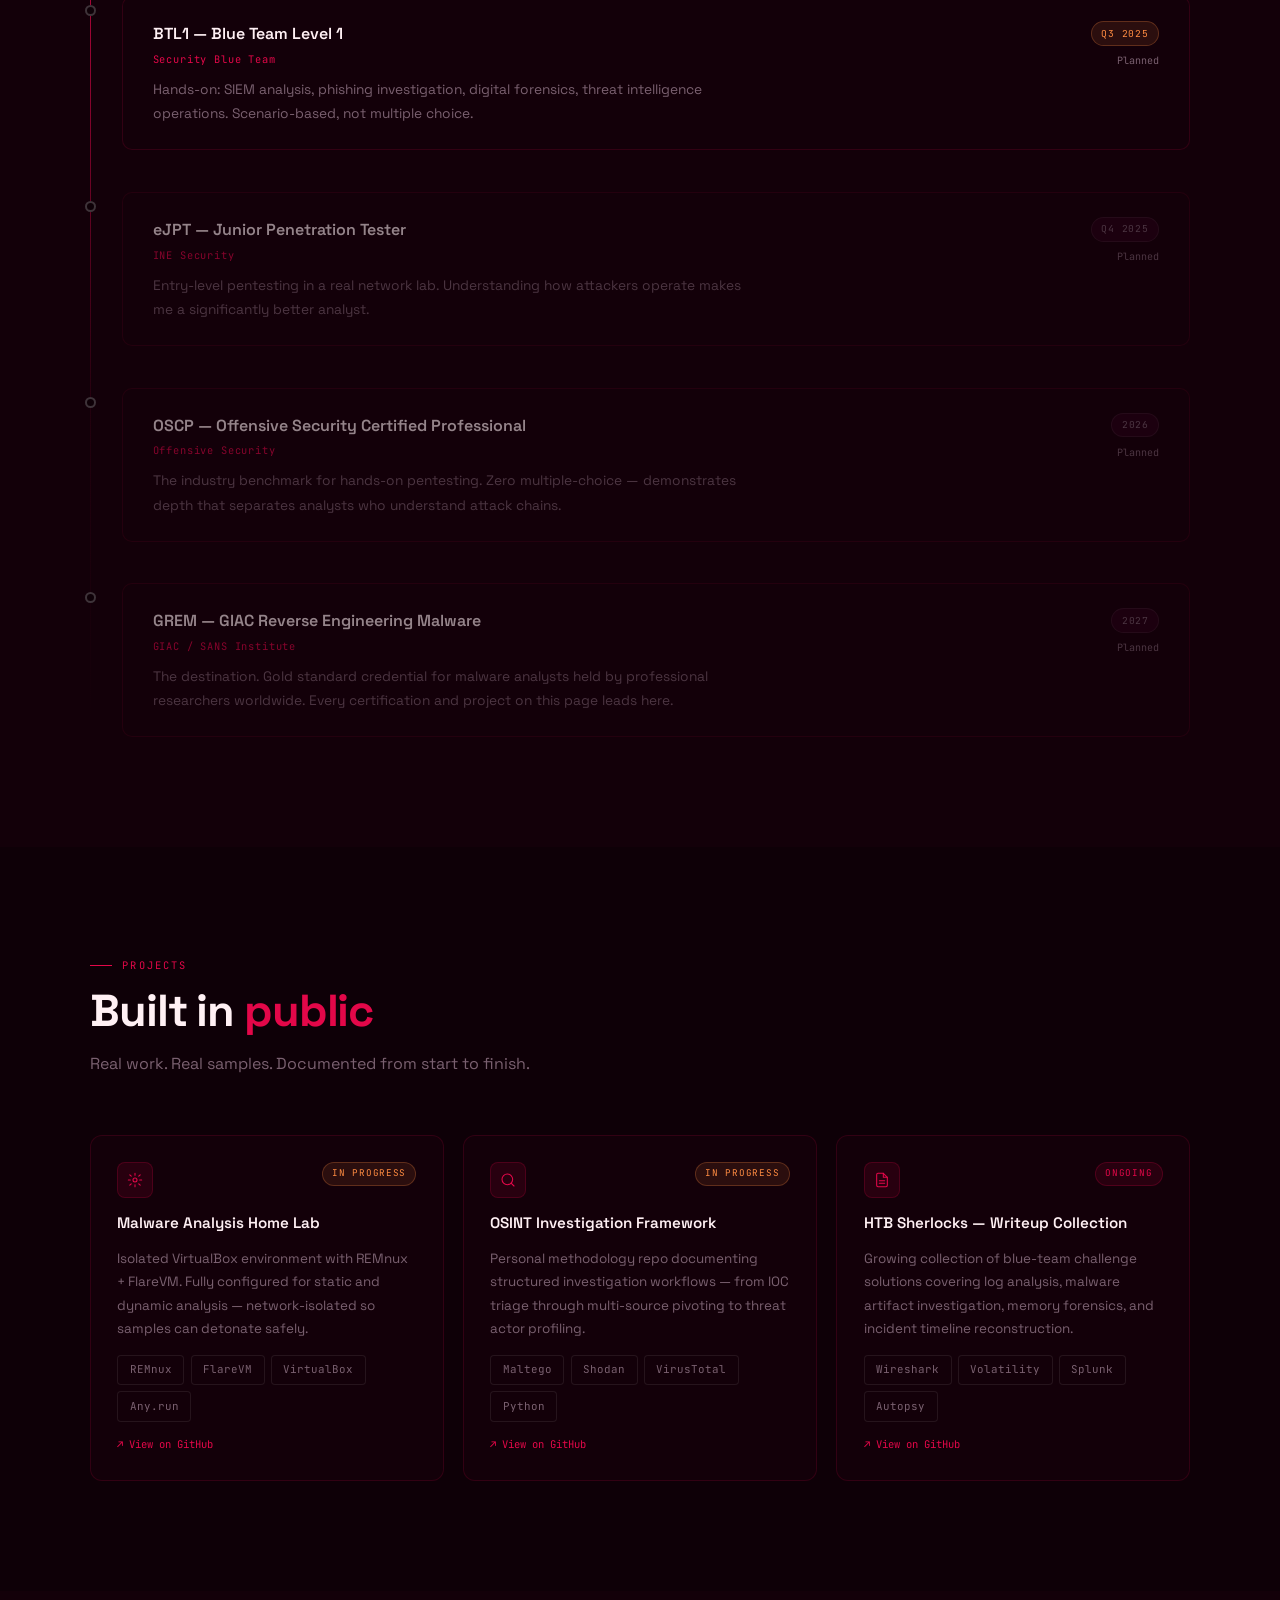
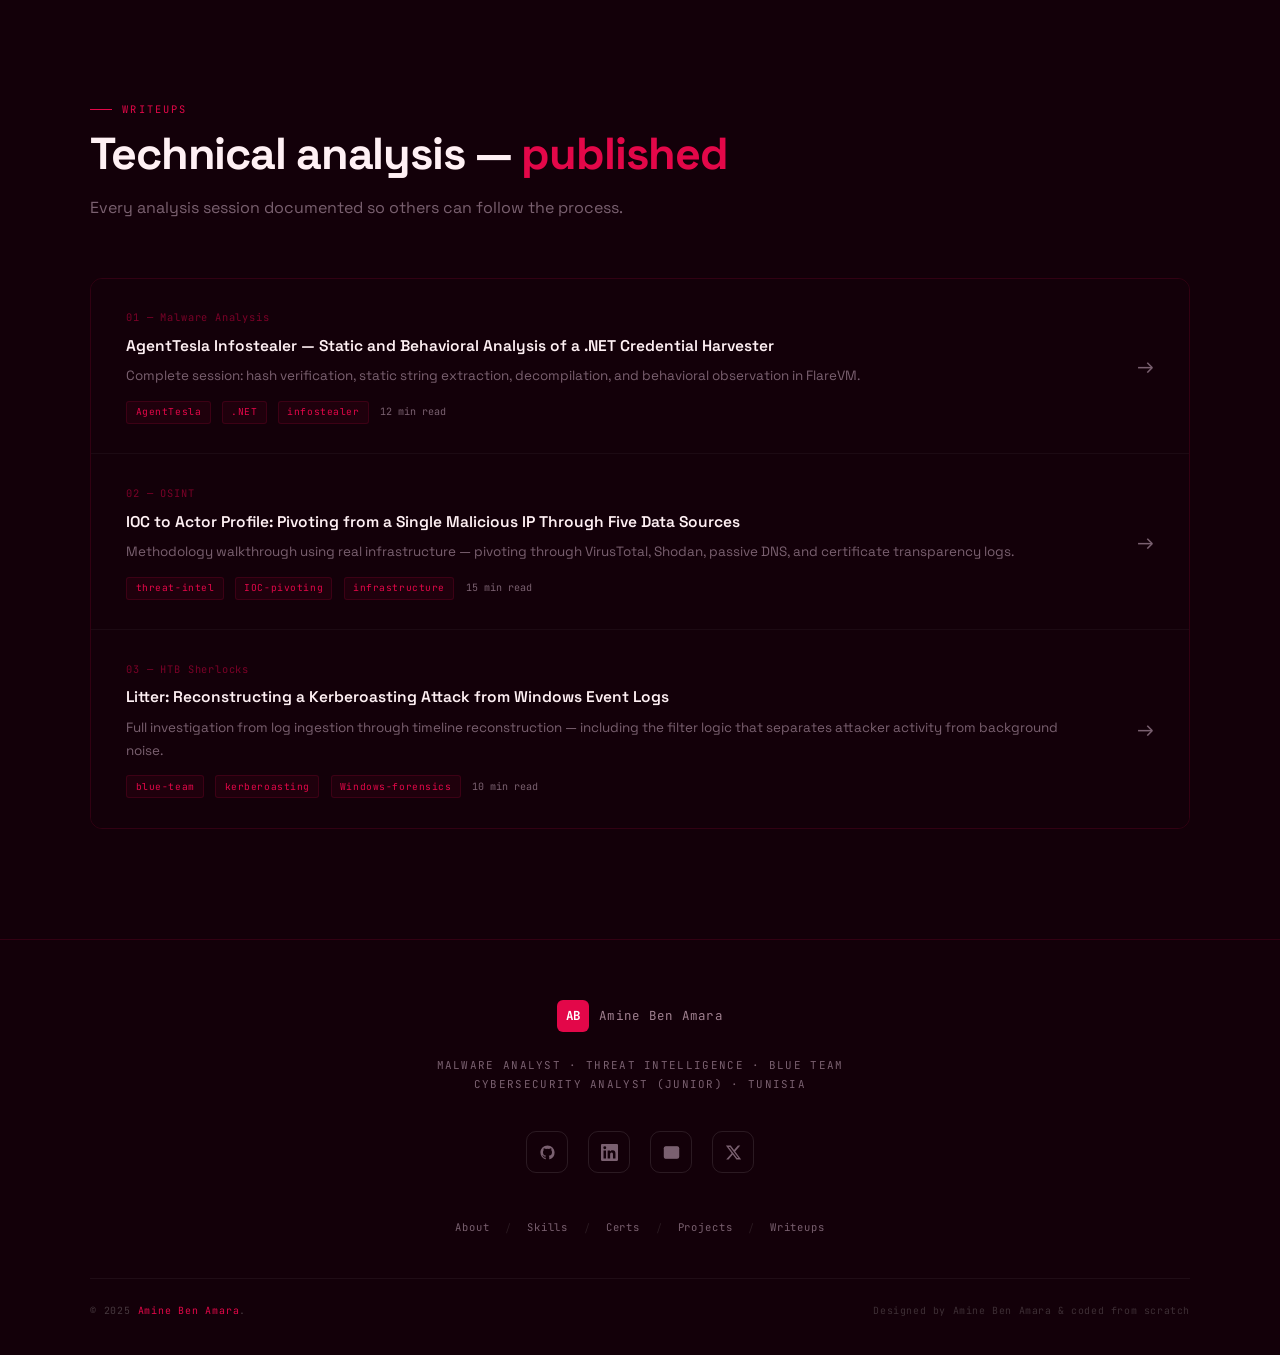
==== commit 11066b63: "minor changes" ====
--- a/index.html
+++ b/index.html
@@ -61,7 +61,6 @@
 body:has(button:hover) #cursor{width:5px;height:5px}
 body:has(a:hover) #cursor-ring,
 body:has(button:hover) #cursor-ring{width:50px;height:50px}
-
 
 #nav {
   position: fixed;
@@ -128,6 +127,7 @@
   pointer-events:none;z-index:1;
 }
 
+/* ---- LEFT: text ---- */
 .hero-left {
   position: relative;
   z-index: 2;
@@ -220,13 +220,14 @@
   width: 100%;
   margin: 0 auto;
   border-radius: 50%;
-  overflow: visible;
-
+  overflow: visible; 
+}
 
 .hero-circle-mask {
   position: absolute;
   inset: 0;
   border-radius: 50%;
+
   background: radial-gradient(
     circle at center,
     transparent 38%,
@@ -260,7 +261,7 @@
   z-index: 5;
 }
 
-/* ── ORBIT RINGS ── */
+
 .orbit-system {
   position: absolute;
   inset: 0;
@@ -276,7 +277,7 @@
   border: 1px solid rgba(227, 7, 73, .2);
   animation: hero-spin 18s linear infinite;
 }
-/* Sizes are percentage of container so they scale with the circle */
+
 .orbit-ring:nth-child(1) { width: 62%; height: 62%; }
 .orbit-ring:nth-child(2) { width: 78%; height: 78%; border-color: rgba(227,7,73,.08); animation-duration: 28s; animation-direction: reverse; }
 .orbit-ring:nth-child(3) { width: 46%; height: 46%; border-color: rgba(227,7,73,.14); animation-duration: 12s; }
@@ -297,7 +298,6 @@
 }
 
 @keyframes hero-spin { to { transform: rotate(360deg); } }
-
 .photo-frame {
   position: relative;
   z-index: 10;
@@ -318,7 +318,6 @@
   display: block;
 }
 
-
 .photo-frame::before, .photo-frame::after,
 .corner-tr, .corner-bl {
   content: '';
@@ -365,7 +364,6 @@
   transform: rotate(-20deg);
 }
 
-
 .scanline {
   position: absolute;
   left: 0; right: 0;
@@ -380,8 +378,6 @@
   90%  { opacity: 1; }
   100% { top: 100%; opacity: 0; }
 }
-
-
 .glitch-bar {
   position: absolute;
   left: 0; right: 0; height: 3px;
@@ -398,7 +394,7 @@
   51% { opacity:0; }
 }
 
-/* Tag chips */
+
 .tag-chip {
   position: absolute;
   font-family: var(--mono);
@@ -419,7 +415,7 @@
 .tag-chip-side { top: 50%; right: -62px; transform: translateY(-50%); }
 @keyframes chipPulse { 0%,100%{opacity:.5} 50%{opacity:1} }
 
-/* Placeholder content */
+
 .placeholder-inner {
   width:100%; height:100%;
   display:flex; flex-direction:column;
@@ -434,7 +430,7 @@
 .placeholder-icon svg { width:22px; height:22px; stroke:rgba(227,7,73,.5); fill:none; stroke-width:1.5; stroke-linecap:round; stroke-linejoin:round; }
 .placeholder-text { font-family:var(--mono); font-size:.65rem; color:rgba(227,7,73,.45); letter-spacing:.1em; text-align:center; line-height:1.6; }
 
-/* Scroll Cue */
+
 .scroll-cue {
   position: absolute;
   bottom: 2.5rem;
@@ -784,7 +780,6 @@
 
 <div id="cursor"></div>
 <div id="cursor-ring"></div>
-
 
 <nav id="nav">
   <a href="#about" class="nav-item" data-section="about">
@@ -813,7 +808,6 @@
   </a>
 </nav>
 
-
 <section id="hero">
 
   <!-- LEFT -->
@@ -854,23 +848,23 @@
 
   <div class="hero-right">
 
-    <
+    
     <canvas class="hero-canvas" id="heroCanvas"></canvas>
 
-
+    
     <svg class="hero-cage-svg" id="heroCageSvg" xmlns="http://www.w3.org/2000/svg"></svg>
 
-
+    
     <div class="hero-circle-mask"></div>
 
-
+    
     <div class="orbit-system">
       <div class="orbit-ring"><div class="orbit-dot"></div></div>
       <div class="orbit-ring"><div class="orbit-dot orbit-dot-sm" style="top:auto;bottom:-2px;left:50%;transform:translateX(-50%);"></div></div>
       <div class="orbit-ring"><div class="orbit-dot orbit-dot-sm" style="top:50%;left:auto;right:-2px;transform:translateY(-50%);"></div></div>
     </div>
 
-
+    
     <div class="photo-frame">
       <img src="images/pic_2.png" alt="Amine Ben Amara">
       <div class="placeholder-inner">
@@ -925,7 +919,6 @@
   </div>
 </section>
 
-
 <section id="skills" class="section">
   <div class="section-inner">
     <div class="reveal">
@@ -972,7 +965,6 @@
   </div>
 </section>
 
-
 <section id="certs" class="section">
   <div class="section-inner">
     <div class="reveal">
@@ -1015,7 +1007,6 @@
   </div>
 </section>
 
-
 <section id="projects" class="section">
   <div class="section-inner">
     <div class="reveal">
@@ -1057,7 +1048,6 @@
     </div>
   </div>
 </section>
-
 
 <section id="writeups" class="section">
   <div class="section-inner">
@@ -1133,9 +1123,8 @@
   </div>
 </footer>
 
-
 <script>
-/* ── Hero circle animation ─────────────────────────── */
+
 (function () {
   const wrap   = document.querySelector('.hero-right');
   const canvas = document.getElementById('heroCanvas');
@@ -1152,7 +1141,7 @@
     buildCage();
   }
 
-  /* Particles */
+
   let PARTS = [];
   function initParticles () {
     const size = wrap.offsetWidth || 520;
@@ -1166,7 +1155,6 @@
     }));
   }
 
-  /* Triangles */
   let TRIS = [];
   function initTris () {
     const size = wrap.offsetWidth || 520;
@@ -1184,7 +1172,7 @@
     }));
   }
 
-  /* SVG polygon cage */
+
   function makePoly (n, rx, ry, cx, cy, alpha, sw, dash) {
     const pts = Array.from({ length: n }, (_, i) => {
       const a = (i / n) * Math.PI * 2 - Math.PI / 2;
@@ -1206,7 +1194,7 @@
     svgEl.innerHTML = '';
     const sz = wrap.offsetWidth;
     const cx = sz / 2, cy = sz / 2;
-    const r  = sz * 0.42; /* scale cages to circle size */
+    const r  = sz * 0.42;
 
     svgEl.appendChild(makePoly(6, r * 0.82, r * 0.82, cx, cy, .11, '.8', '6 8'));
     svgEl.appendChild(makePoly(8, r * 1.0,  r * 1.0,  cx, cy, .06, '.5', '4 12'));
@@ -1272,7 +1260,7 @@
     const W = canvas.width, H = canvas.height, cx = W / 2, cy = H / 2;
     ctx.clearRect(0, 0, W, H);
 
-    /* Central red glow */
+
     const glow = ctx.createRadialGradient(cx, cy, 0, cx, cy, W * 0.38);
     glow.addColorStop(0, `rgba(227,7,73,${0.06 + 0.02 * Math.sin(ts * 0.012)})`);
     glow.addColorStop(1, 'rgba(227,7,73,0)');
@@ -1319,14 +1307,14 @@
 document.addEventListener('mouseleave', () => { dot.style.opacity='0'; ring.style.opacity='0'; });
 document.addEventListener('mouseenter', () => { dot.style.opacity='1'; ring.style.opacity='1'; });
 
-
+/* ── Scroll reveal ─────────────────────────────────── */
 const revEls = document.querySelectorAll('.reveal');
 const obs = new IntersectionObserver(entries => {
   entries.forEach(e => { if (e.isIntersecting) { e.target.classList.add('in'); obs.unobserve(e.target); } });
 }, { threshold: .06 });
 revEls.forEach(el => obs.observe(el));
 
-
+/* ── Active nav ────────────────────────────────────── */
 const navItems = document.querySelectorAll('.nav-item[data-section]');
 const secs     = document.querySelectorAll('section[id], footer[id]');
 window.addEventListener('scroll', () => {
@@ -1336,4 +1324,4 @@
 }, { passive: true });
 </script>
 </body>
-</html>
+</html>
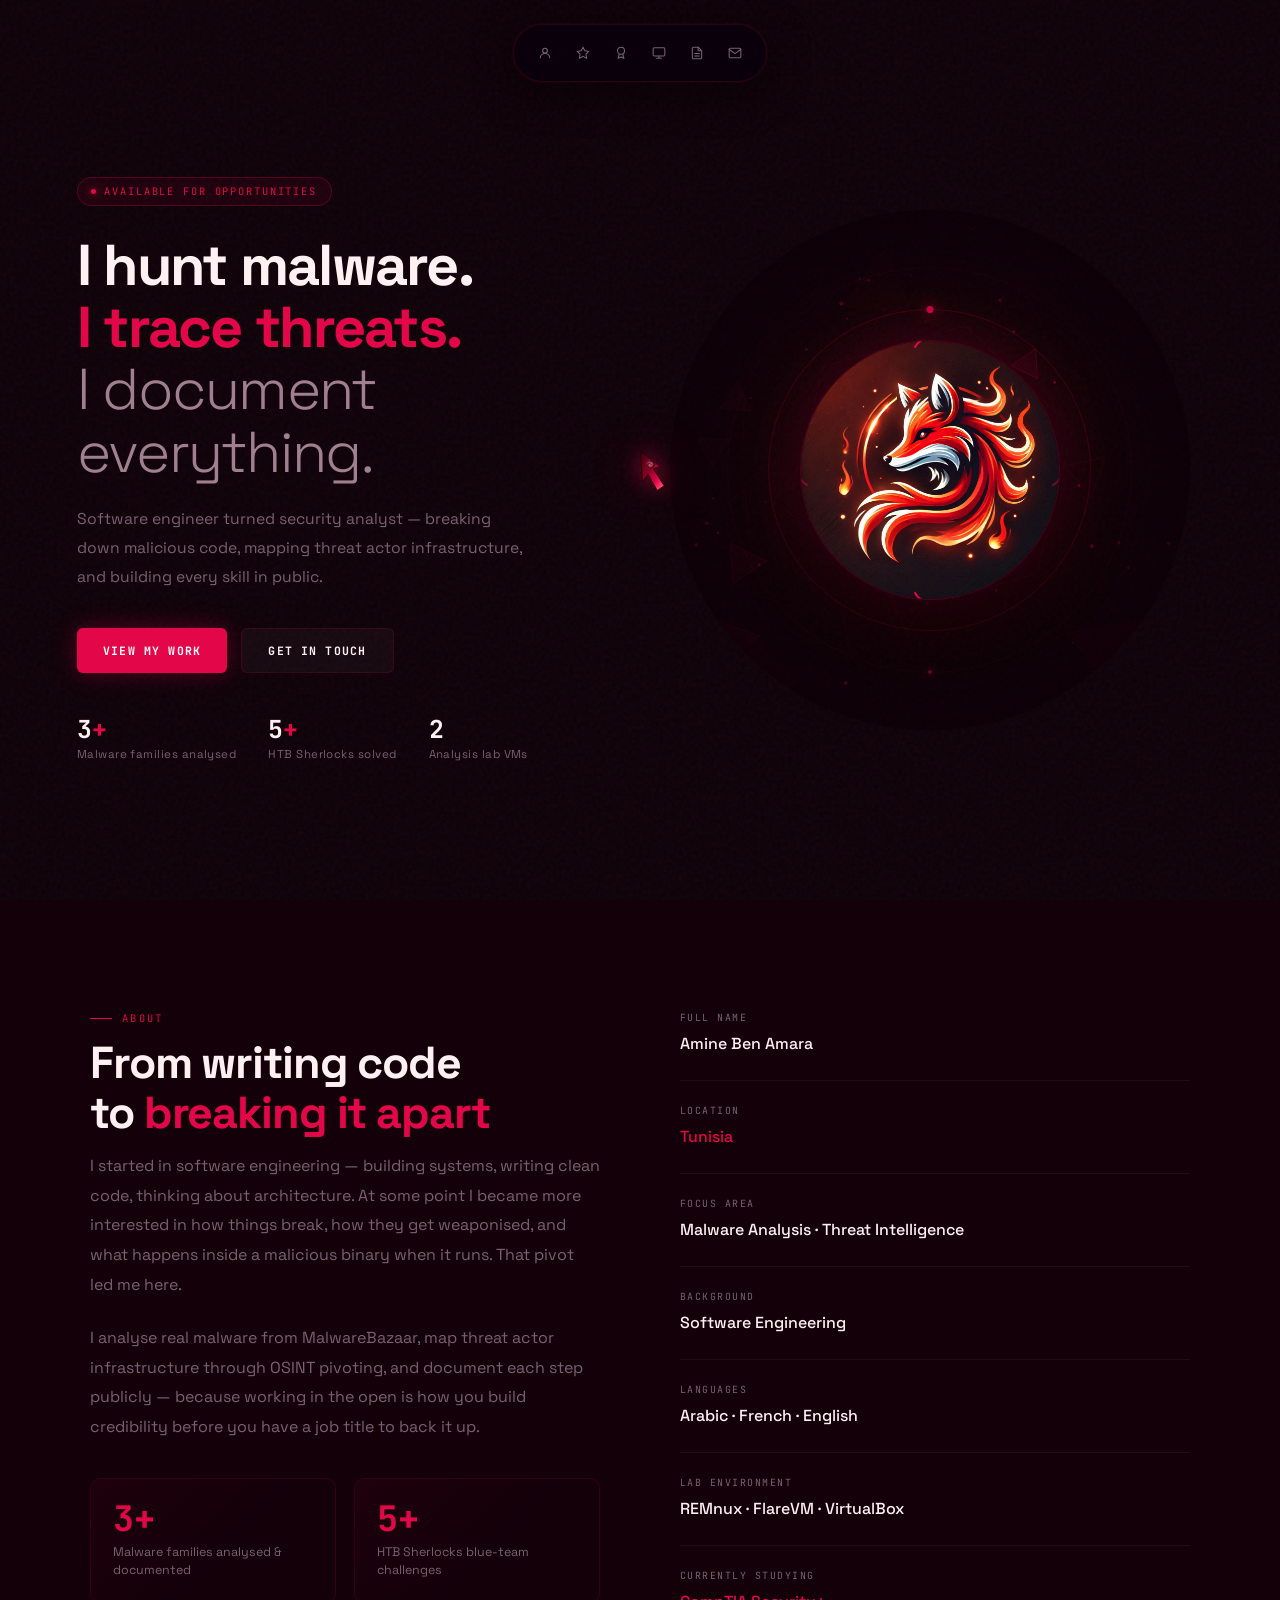
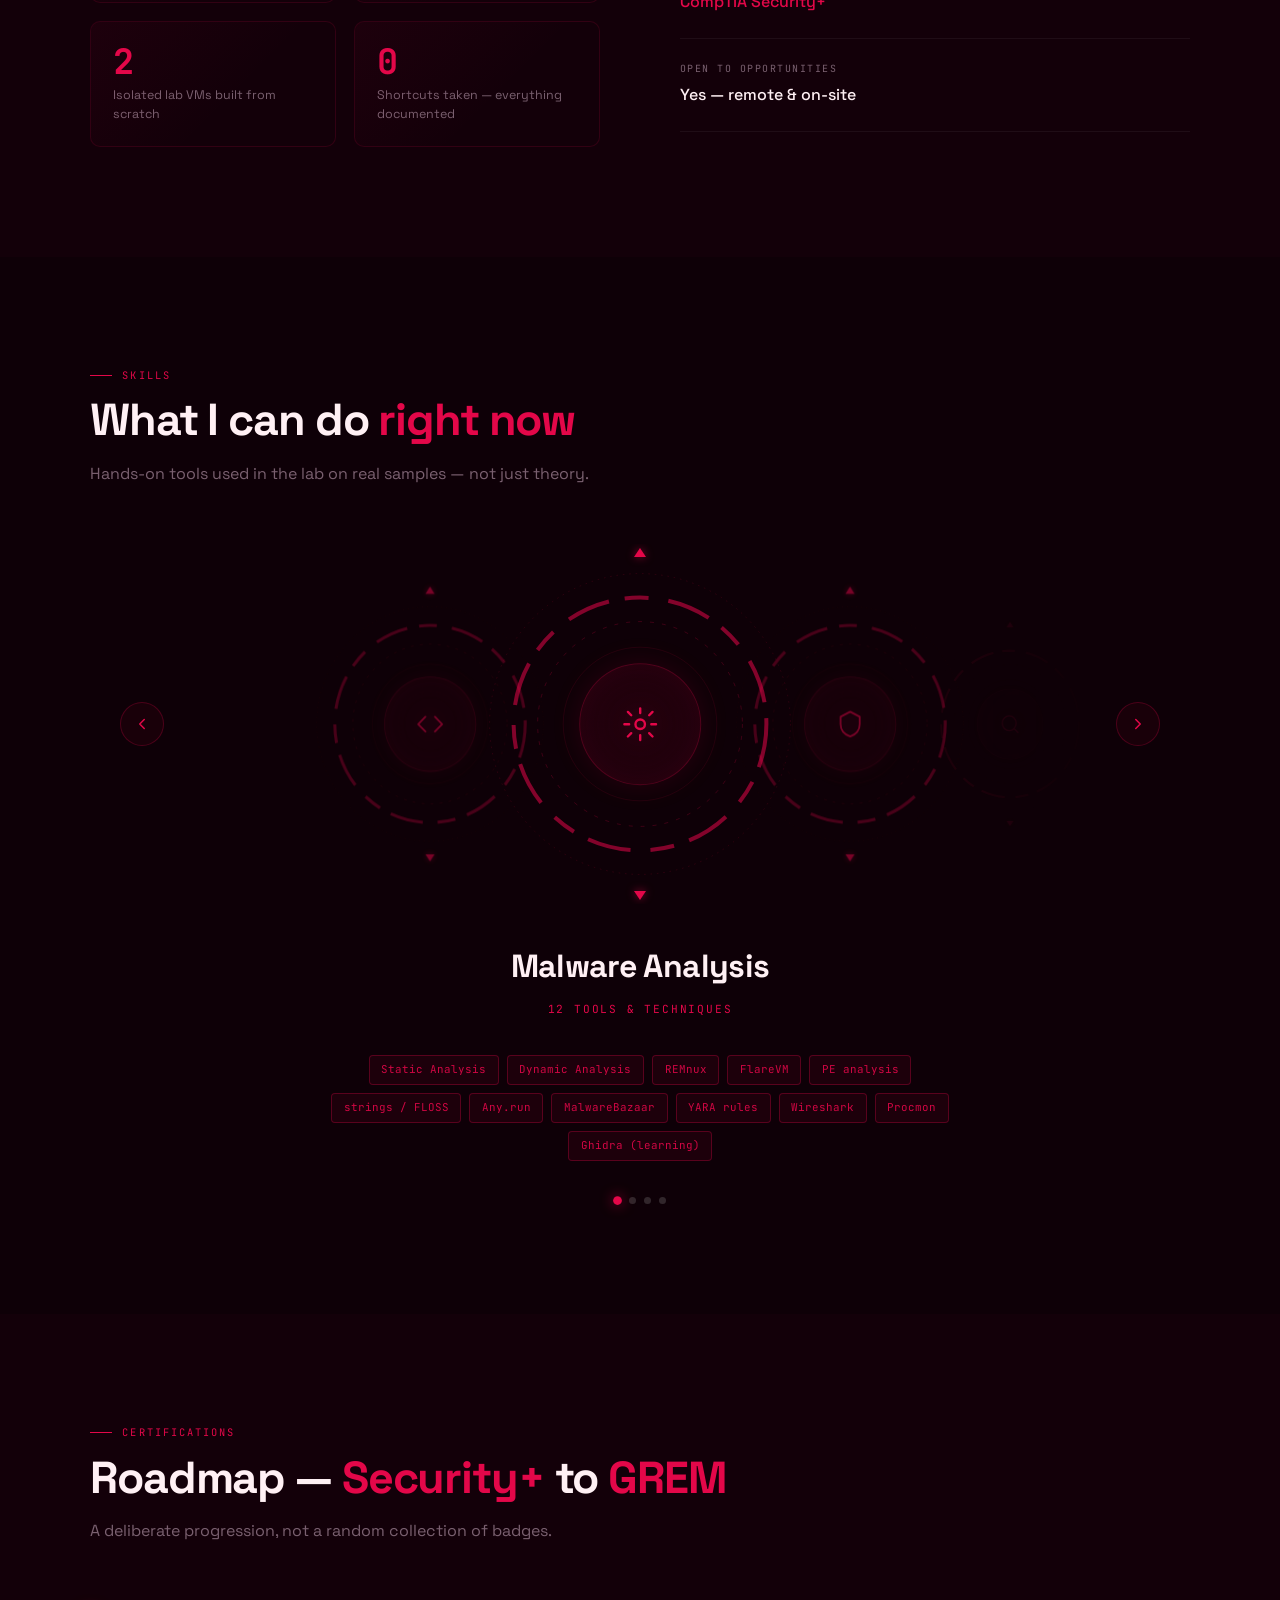
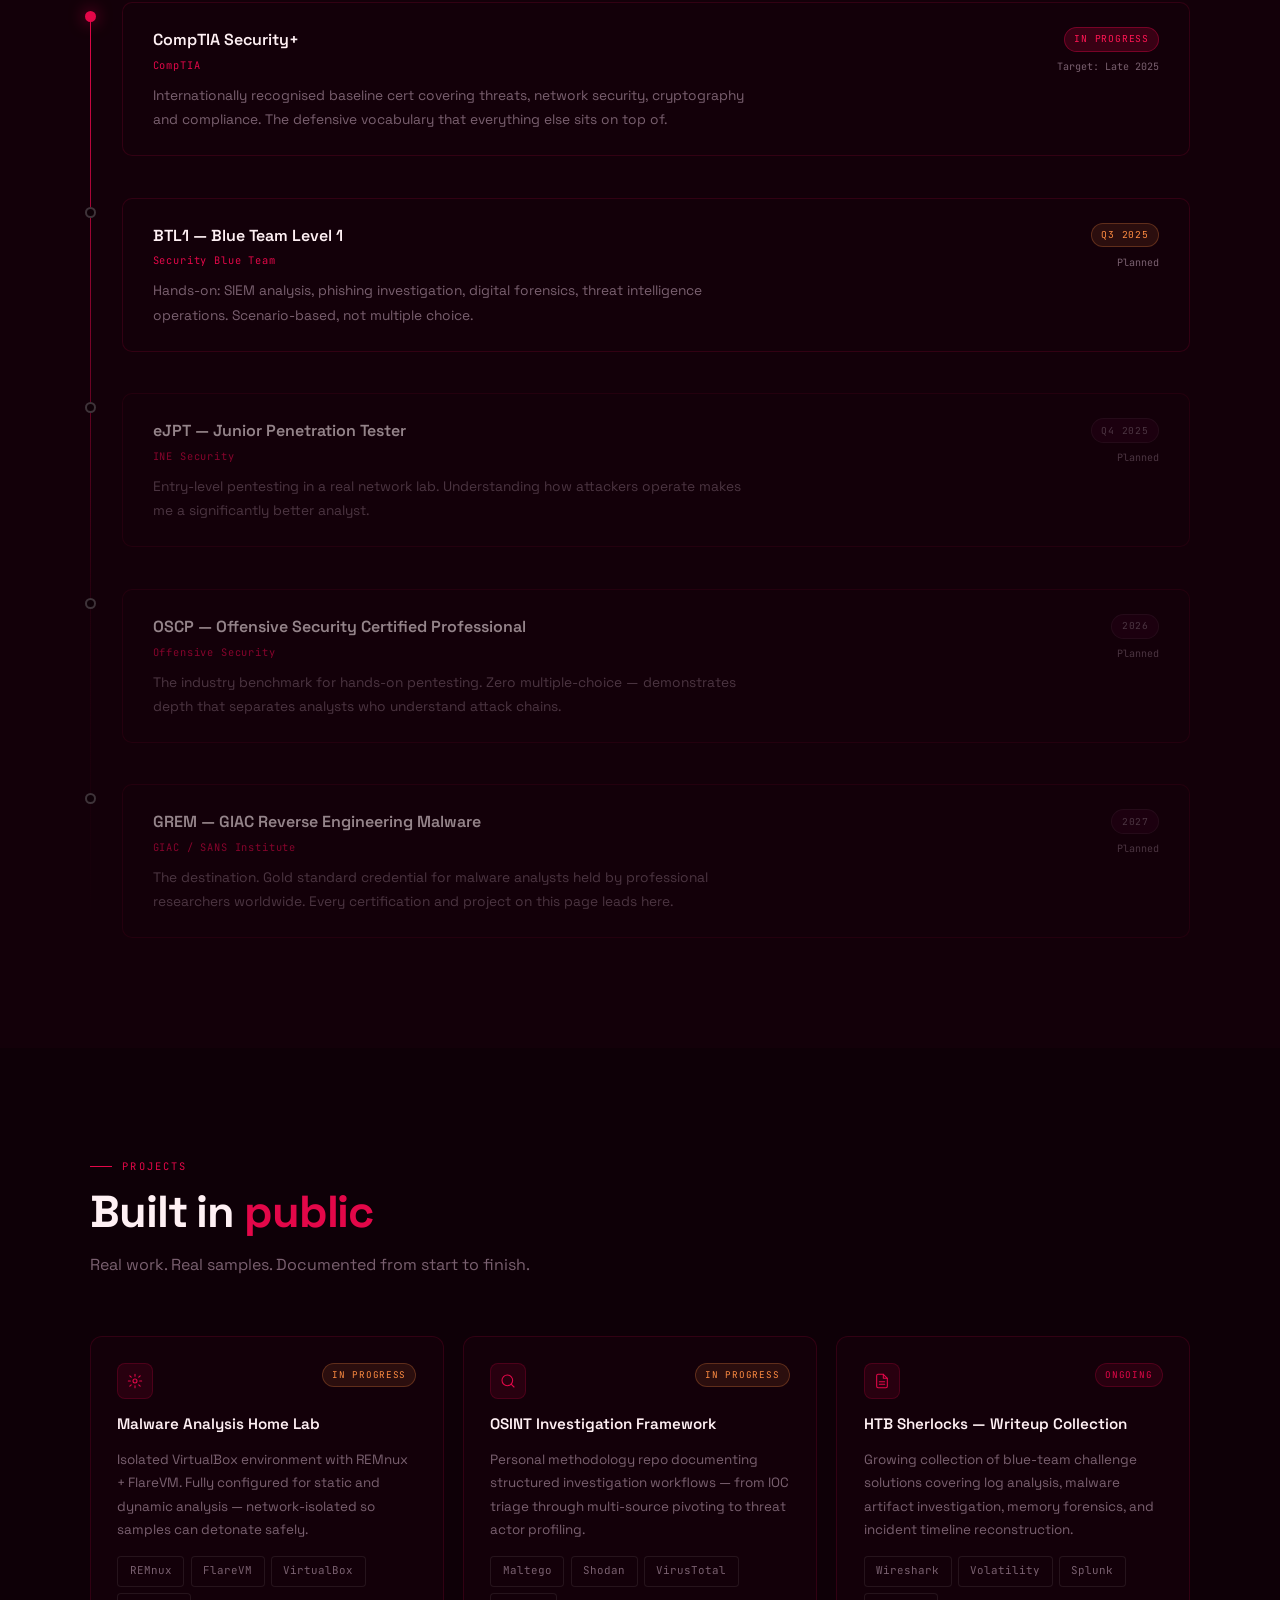
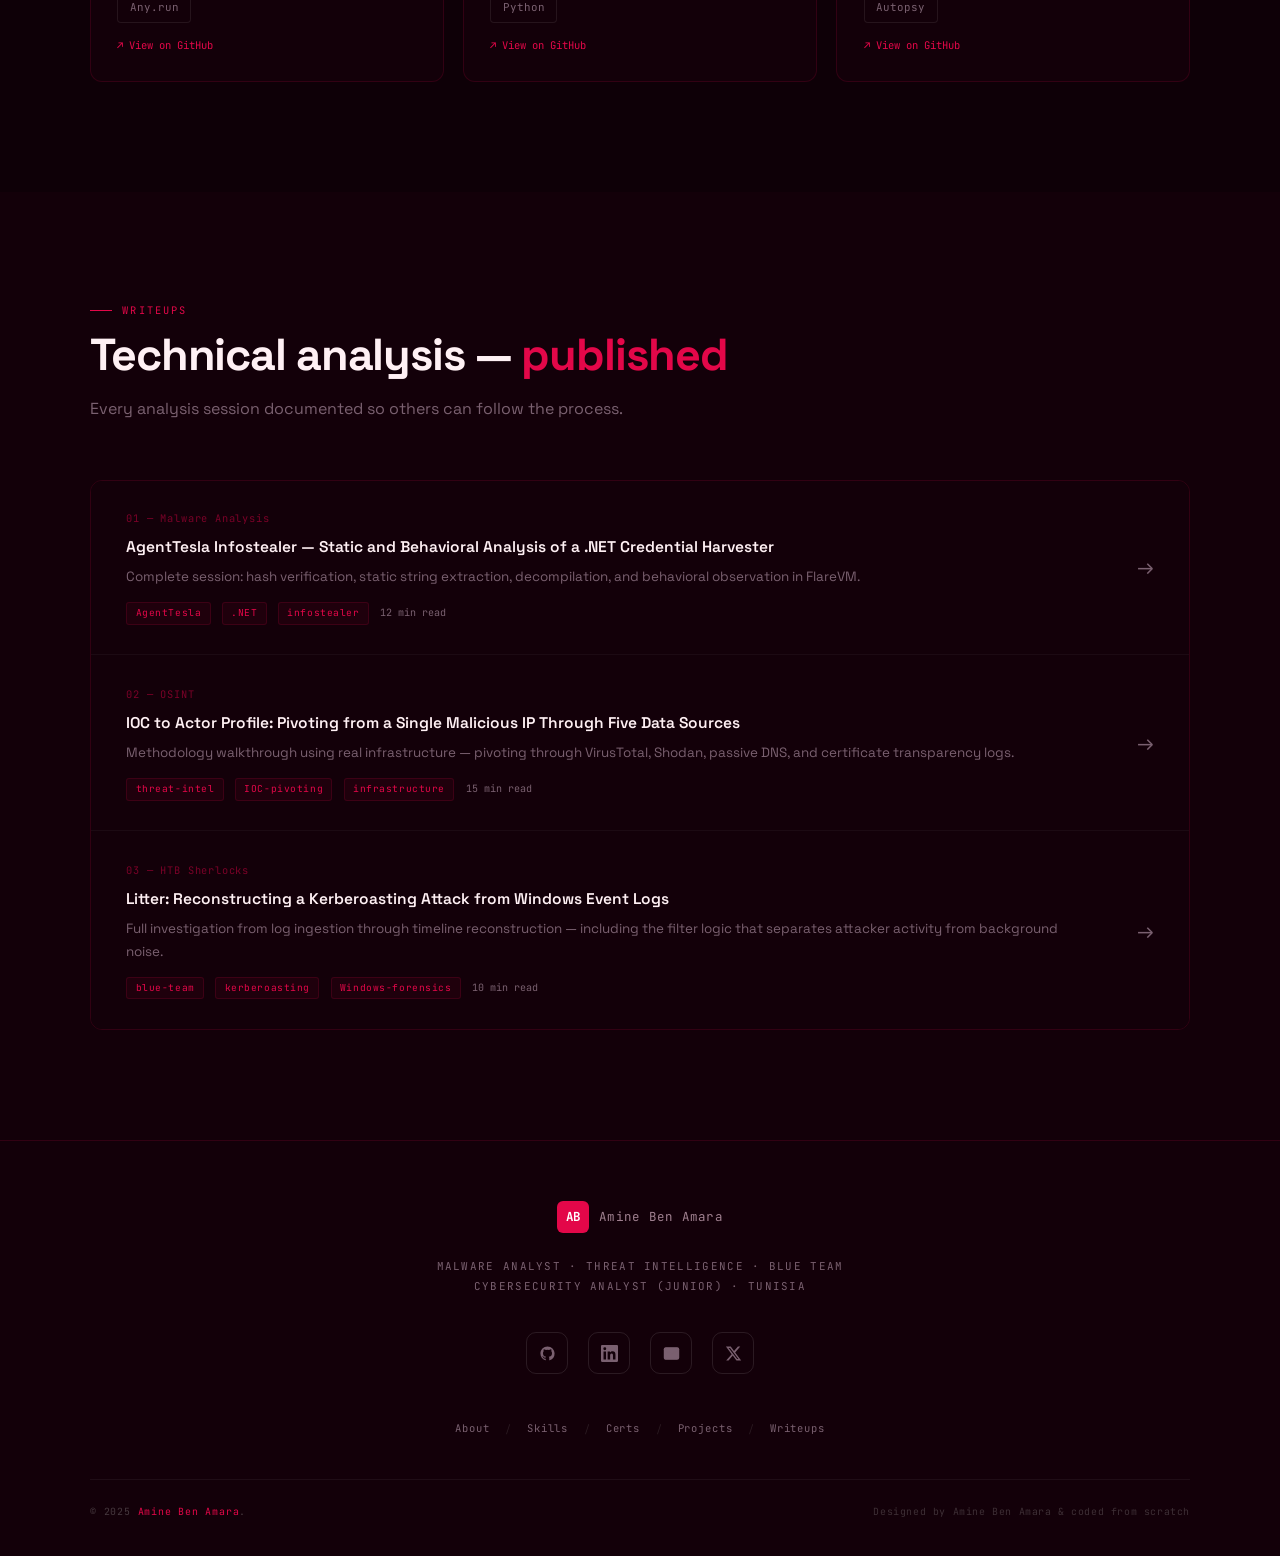
==== commit b225832a: "add links + update cursor + other" ====
--- a/index.html
+++ b/index.html
@@ -5,6 +5,9 @@
 <meta name="viewport" content="width=device-width, initial-scale=1.0"/>
 <title>Amine Ben Amara — Malware Analyst</title>
 <meta name="description" content="Cybersecurity analyst specialising in malware analysis and threat intelligence."/>
+<link rel="icon" type="image/png" sizes="32x32" href="images/favicon-32x32.png"/>
+<link rel="icon" type="image/png" sizes="16x16" href="images/favicon-16x16.png"/>
+<link rel="shortcut icon" href="images/favicon.ico"/>
 <link rel="preconnect" href="https://fonts.googleapis.com"/>
 <link rel="preconnect" href="https://fonts.gstatic.com" crossorigin/>
 <link href="https://fonts.googleapis.com/css2?family=Space+Grotesk:wght@300;400;500;600;700&family=JetBrains+Mono:wght@400;500;700&display=swap" rel="stylesheet"/>
@@ -42,25 +45,61 @@
 img{display:block;max-width:100%}
 
 
-#cursor{
-  position:fixed;width:9px;height:9px;
-  background:var(--red);border-radius:50%;
+.flame-cursor{
+  position:fixed;top:0;left:0;
+  width:46px;height:60px;
   pointer-events:none;z-index:9999;
-  transform:translate(-50%,-50%);
-  transition:width .15s,height .15s,opacity .2s;
-  box-shadow:0 0 14px var(--red),0 0 4px var(--red);
-}
-#cursor-ring{
-  position:fixed;width:34px;height:34px;
-  border:1.5px solid rgba(227,7,73,.45);
-  border-radius:50%;pointer-events:none;z-index:9998;
-  transform:translate(-50%,-50%);
-  transition:width .22s,height .22s;
-}
-body:has(a:hover) #cursor,
-body:has(button:hover) #cursor{width:5px;height:5px}
-body:has(a:hover) #cursor-ring,
-body:has(button:hover) #cursor-ring{width:50px;height:50px}
+  transform:translate(-11%,-5%);
+  transition:width .25s,height .25s,filter .25s,opacity .2s;
+  filter:drop-shadow(0 0 10px rgba(227,7,73,.55)) drop-shadow(0 0 22px rgba(227,7,73,.25));
+  will-change:left,top;
+}
+.flame-embers{position:fixed;top:0;left:0;width:0;height:0;pointer-events:none;z-index:9998}
+.ember{
+  position:fixed;border-radius:50%;
+  background:radial-gradient(circle,#f8901a 0%,#e91e1e 40%,#e30749 70%,transparent 78%);
+  pointer-events:none;z-index:9998;
+  will-change:transform,opacity;
+  animation:emberFloat .9s ease-out forwards;
+}
+@keyframes emberFloat{
+  0%{opacity:.9;transform:translate(-50%,-50%) scale(1)}
+  100%{opacity:0;transform:translate(calc(-50% + var(--dx)),calc(-50% + var(--dy))) scale(.2)}
+}
+.flame-cursor svg{width:100%;height:100%;display:block}
+
+.flame-layer{transform-box:fill-box;transform-origin:50% 100%}
+.flame-a{animation:flameFlickerA 1.9s ease-in-out infinite}
+.flame-b{animation:flameFlickerB 2.4s ease-in-out infinite .2s}
+.flame-c{animation:flameFlickerC 2.1s ease-in-out infinite .4s}
+
+@keyframes flameFlickerA{
+  0%,100%{transform:scale(1,1) rotate(0deg);opacity:.9}
+  30%{transform:scale(1.08,1.14) rotate(-4deg);opacity:1}
+  60%{transform:scale(.94,1.05) rotate(3deg);opacity:.8}
+}
+@keyframes flameFlickerB{
+  0%,100%{transform:scale(1,1) rotate(0deg);opacity:.85}
+  40%{transform:scale(1.1,1.16) rotate(5deg);opacity:1}
+  70%{transform:scale(.92,.98) rotate(-3deg);opacity:.75}
+}
+@keyframes flameFlickerC{
+  0%,100%{transform:scale(1,1) rotate(0deg);opacity:.9}
+  35%{transform:scale(1.06,1.2) rotate(-3deg);opacity:1}
+  65%{transform:scale(.95,1.02) rotate(4deg);opacity:.8}
+}
+
+.flame-swirl{transform-box:fill-box;transform-origin:center;animation:swirlPulse 2.6s ease-in-out infinite}
+@keyframes swirlPulse{
+  0%,100%{opacity:.85;transform:scale(1)}
+  50%{opacity:1;transform:scale(1.08)}
+}
+
+body:has(a:hover) .flame-cursor,
+body:has(button:hover) .flame-cursor{
+  width:54px;height:68px;
+  filter:drop-shadow(0 0 16px rgba(227,7,73,.8)) drop-shadow(0 0 30px rgba(227,7,73,.4));
+}
 
 #nav {
   position: fixed;
@@ -549,6 +588,96 @@
 
 
 #skills{background:var(--black)}
+.skills-hud{display:flex;flex-direction:column;align-items:center;gap:2.25rem;margin-top:3.5rem}
+.hud-stage{display:flex;align-items:center;justify-content:center;gap:1rem;width:100%;perspective:1200px}
+
+.hud-nav{
+  display:flex;align-items:center;justify-content:center;
+  width:44px;height:44px;flex-shrink:0;border-radius:50%;
+  border:1px solid rgba(227,7,73,.25);background:rgba(227,7,73,.05);
+  color:var(--red);cursor:none;z-index:6;
+  transition:background .2s,border-color .2s,transform .15s,box-shadow .2s;
+}
+.hud-nav svg{width:18px;height:18px}
+.hud-nav:hover{background:rgba(227,7,73,.14);border-color:rgba(227,7,73,.5);box-shadow:0 0 18px rgba(227,7,73,.25);transform:scale(1.06)}
+.hud-nav:active{transform:scale(.94)}
+
+.hud-track{
+  position:relative;
+  width:min(920px,94vw);
+  height:min(360px,76vw);
+  overflow:hidden;
+  -webkit-mask-image:linear-gradient(to right,transparent 0%,black 14%,black 86%,transparent 100%);
+  mask-image:linear-gradient(to right,transparent 0%,black 14%,black 86%,transparent 100%);
+}
+
+.hud-item{
+  position:absolute;
+  top:50%;left:50%;
+  width:min(320px,68vw);height:min(320px,68vw);
+  transform-style:preserve-3d;
+  transition:transform .55s cubic-bezier(.22,.9,.32,1),opacity .55s ease;
+  pointer-events:none;
+}
+
+.hud-ring-wrap{position:absolute;inset:0;width:100%;height:100%}
+
+.hud-tick{position:absolute;width:0;height:0;border-style:solid;filter:drop-shadow(0 0 4px rgba(227,7,73,.6));z-index:3}
+.tick-n{top:-16px;left:50%;transform:translateX(-50%);border-width:0 6px 9px 6px;border-color:transparent transparent var(--red) transparent;animation:tickPulse 2.4s ease-in-out infinite}
+.tick-s{bottom:-16px;left:50%;transform:translateX(-50%);border-width:9px 6px 0 6px;border-color:var(--red) transparent transparent transparent;animation:tickPulse 2.4s ease-in-out infinite .6s}
+@keyframes tickPulse{0%,100%{opacity:.35}50%{opacity:1}}
+
+.hud-rings{position:absolute;inset:0;width:100%;height:100%;pointer-events:none}
+.hud-ring-spin-cw{transform-box:fill-box;transform-origin:center;animation:hudSpin 22s linear infinite}
+.hud-ring-spin-ccw{transform-box:fill-box;transform-origin:center;animation:hudSpin 30s linear infinite reverse}
+.hud-ring-spin-fast{transform-box:fill-box;transform-origin:center;animation:hudSpin 9s linear infinite}
+@keyframes hudSpin{to{transform:rotate(360deg)}}
+
+.hud-core{
+  position:absolute;top:50%;left:50%;transform:translate(-50%,-50%);
+  width:38%;height:38%;border-radius:50%;
+  background:radial-gradient(circle,rgba(227,7,73,.14) 0%,rgba(19,0,9,.92) 70%);
+  border:1px solid rgba(227,7,73,.3);
+  box-shadow:0 0 40px rgba(227,7,73,.18) inset,0 0 30px rgba(227,7,73,.12);
+  display:flex;align-items:center;justify-content:center;z-index:4;
+}
+.hud-core-inner{display:flex;flex-direction:column;align-items:center;gap:.4rem;text-align:center;padding:0 .5rem}
+.hud-cat-icon{width:38px;height:38px;color:var(--red)}
+.hud-cat-icon svg{width:100%;height:100%;stroke:currentColor;fill:none;stroke-width:1.5;stroke-linecap:round;stroke-linejoin:round}
+
+.hud-caption{text-align:center;min-height:66px;display:flex;flex-direction:column;align-items:center;gap:.45rem}
+.hud-caption-title{
+  font-family:var(--sans);
+  font-size:clamp(1.4rem,2.8vw,2rem);
+  font-weight:700;
+  letter-spacing:-.02em;
+  color:var(--white);
+  transition:opacity .25s ease,transform .25s ease;
+}
+.hud-caption-sub{
+  font-family:var(--mono);
+  font-size:.7rem;
+  letter-spacing:.16em;
+  text-transform:uppercase;
+  color:var(--red);
+  transition:opacity .25s ease,transform .25s ease;
+}
+.hud-caption.switching .hud-caption-title,
+.hud-caption.switching .hud-caption-sub{opacity:0;transform:translateY(6px)}
+
+.hud-chips{display:flex;flex-wrap:wrap;justify-content:center;gap:.5rem;max-width:640px;min-height:74px;transition:opacity .25s ease,transform .25s ease}
+.hud-chips.switching{opacity:0;transform:translateY(6px)}
+
+.hud-dots{display:flex;gap:.5rem}
+.hud-dot{width:7px;height:7px;border-radius:50%;background:rgba(255,255,255,.15);border:none;padding:0;cursor:none;transition:background .2s,transform .2s,box-shadow .2s}
+.hud-dot.active{background:var(--red);box-shadow:0 0 10px rgba(227,7,73,.7);transform:scale(1.25)}
+
+@media(max-width:640px){
+  .hud-nav{width:38px;height:38px}
+  .hud-track{height:min(280px,68vw)}
+  .hud-item{width:min(250px,64vw);height:min(250px,64vw)}
+  .hud-caption-title{font-size:1.2rem}
+}
 .skills-groups{display:flex;flex-direction:column;gap:2.25rem;margin-top:3.5rem}
 .skill-row{display:flex;align-items:flex-start;gap:1.5rem}
 .skill-row-label{
@@ -778,9 +907,40 @@
 </head>
 <body>
 
-<div id="cursor"></div>
-<div id="cursor-ring"></div>
-
+<link rel="icon" href="images/favicon.ico" sizes="any">
+<link rel="icon" type="image/png" sizes="32x32" href="images/favicon-32x32.png">
+<link rel="icon" type="image/png" sizes="16x16" href="images/favicon-16x16.png">
+
+<div id="flameCursor" class="flame-cursor">
+  <svg viewBox="0 0 120 150" xmlns="http://www.w3.org/2000/svg">
+    <defs>
+      <linearGradient id="flameGradBody" x1="10%" y1="0%" x2="90%" y2="100%">
+        <stop offset="0%"  stop-color="#3d000f"/>
+        <stop offset="45%" stop-color="#8c0026"/>
+        <stop offset="75%" stop-color="#e30749"/>
+        <stop offset="100%" stop-color="#ff5f7e"/>
+      </linearGradient>
+      <radialGradient id="flameGradTip" cx="50%" cy="50%" r="50%">
+        <stop offset="0%"  stop-color="#ffb3c1"/>
+        <stop offset="55%" stop-color="#e30749"/>
+        <stop offset="100%" stop-color="#5c0018"/>
+      </radialGradient>
+      <radialGradient id="swirlGlow" cx="50%" cy="50%" r="50%">
+        <stop offset="0%" stop-color="#ff8fa3" stop-opacity=".9"/>
+        <stop offset="100%" stop-color="#5c0018" stop-opacity="0"/>
+      </radialGradient>
+    </defs>
+    <path class="flame-core" d="M14 8 L66 48 L48 54 L76 98 L58 110 L34 68 L20 86 Z"
+          fill="url(#flameGradBody)" stroke="#20000a" stroke-width="2" stroke-linejoin="round"/>
+
+    <g class="flame-swirl">
+      <circle cx="40" cy="42" r="16" fill="url(#swirlGlow)"/>
+      <path d="M40,33 C46,33 50,37 50,42 C50,48 45,52 40,52 C36,52 33,49 33,45 C33,42 35,40 38,40 C40,40 42,41 42,43"
+            fill="none" stroke="#20000a" stroke-width="2.4" stroke-linecap="round"/>
+    </g>
+  </svg>
+</div>
+<div id="flameEmbers" class="flame-embers"></div>
 <nav id="nav">
   <a href="#about" class="nav-item" data-section="about">
     <svg viewBox="0 0 24 24" fill="none" stroke="currentColor" stroke-width="1.8" stroke-linecap="round" stroke-linejoin="round"><circle cx="12" cy="8" r="4"/><path d="M4 20c0-4 3.6-7 8-7s8 3 8 7"/></svg>
@@ -866,7 +1026,7 @@
 
     
     <div class="photo-frame">
-      <img src="images/pic_2.png" alt="Amine Ben Amara">
+      <img src="images/pic.png" alt="Amine Ben Amara">
       <div class="placeholder-inner">
         <div class="placeholder-icon">
           <svg viewBox="0 0 24 24"><circle cx="12" cy="8" r="4"/><path d="M4 20c0-4 3.6-7 8-7s8 3 8 7"/></svg>
@@ -926,41 +1086,27 @@
       <h2 class="section-title">What I can do <span class="acc">right now</span></h2>
       <p class="section-body" style="margin-bottom:0">Hands-on tools used in the lab on real samples — not just theory.</p>
     </div>
-    <div class="skills-groups">
-      <div class="skill-row reveal">
-        <div class="skill-row-label">Malware<br>Analysis</div>
-        <div class="skill-chips">
-          <span class="chip hot">Static Analysis</span><span class="chip hot">Dynamic Analysis</span><span class="chip hot">REMnux</span><span class="chip hot">FlareVM</span>
-          <span class="chip">PE analysis</span><span class="chip">strings / FLOSS</span><span class="chip">Any.run</span><span class="chip">MalwareBazaar</span>
-          <span class="chip">YARA rules</span><span class="chip">Wireshark</span><span class="chip">Procmon</span><span class="chip">Ghidra (learning)</span>
-        </div>
-      </div>
-      <div class="skills-divider"></div>
-      <div class="skill-row reveal">
-        <div class="skill-row-label">Blue Team<br>&amp; DFIR</div>
-        <div class="skill-chips">
-          <span class="chip hot">Log analysis</span><span class="chip hot">Windows Event Logs</span><span class="chip hot">MITRE ATT&amp;CK</span>
-          <span class="chip">Splunk</span><span class="chip">Volatility</span><span class="chip">Autopsy</span>
-          <span class="chip">Network forensics</span><span class="chip">IOC extraction</span><span class="chip">Incident triage</span><span class="chip">SIEM basics</span>
-        </div>
-      </div>
-      <div class="skills-divider"></div>
-      <div class="skill-row reveal">
-        <div class="skill-row-label">OSINT &amp;<br>Threat Intel</div>
-        <div class="skill-chips">
-          <span class="chip hot">IOC pivoting</span><span class="chip hot">Infrastructure mapping</span><span class="chip hot">VirusTotal</span>
-          <span class="chip">Shodan</span><span class="chip">Maltego</span><span class="chip">Passive DNS</span>
-          <span class="chip">theHarvester</span><span class="chip">Recon-ng</span><span class="chip">abuse.ch feeds</span><span class="chip">Threat actor profiling</span>
-        </div>
-      </div>
-      <div class="skills-divider"></div>
-      <div class="skill-row reveal">
-        <div class="skill-row-label">Programming<br>&amp; Tooling</div>
-        <div class="skill-chips">
-          <span class="chip hot">Python</span><span class="chip">C++</span><span class="chip">Java</span><span class="chip">JavaScript</span>
-          <span class="chip">Linux CLI</span><span class="chip">Git / GitHub</span><span class="chip">Kali Linux</span><span class="chip">Nmap</span><span class="chip">Metasploit (lab)</span>
-        </div>
-      </div>
+    <div class="skills-hud reveal reveal-d1" id="skillsHud">
+      <div class="hud-stage">
+        <button class="hud-nav hud-prev" id="hudPrev" aria-label="Previous skill category">
+          <svg viewBox="0 0 24 24" fill="none" stroke="currentColor" stroke-width="2" stroke-linecap="round" stroke-linejoin="round"><polyline points="15 18 9 12 15 6"/></svg>
+        </button>
+
+        <div class="hud-track" id="hudTrack"></div>
+
+        <button class="hud-nav hud-next" id="hudNext" aria-label="Next skill category">
+      <svg viewBox="0 0 24 24" fill="none" stroke="currentColor" stroke-width="2" stroke-linecap="round" stroke-linejoin="round"><polyline points="9 18 15 12 9 6"/></svg>
+    </button>
+  </div>
+
+  <div class="hud-caption" id="hudCaption">
+    <div class="hud-caption-title" id="hudCaptionTitle"></div>
+    <div class="hud-caption-sub" id="hudCaptionSub"></div>
+  </div>
+
+  <div class="hud-chips" id="hudChips"></div>
+      <div class="hud-dots" id="hudDots"></div>
+    </div>
     </div>
   </div>
 </section>
@@ -1023,7 +1169,7 @@
         <div class="proj-name">Malware Analysis Home Lab</div>
         <p class="proj-desc">Isolated VirtualBox environment with REMnux + FlareVM. Fully configured for static and dynamic analysis — network-isolated so samples can detonate safely.</p>
         <div class="proj-tags"><span class="chip">REMnux</span><span class="chip">FlareVM</span><span class="chip">VirtualBox</span><span class="chip">Any.run</span></div>
-        <a href="https://github.com/yourusername/malware-analysis-lab" class="proj-link">↗ View on GitHub</a>
+        <a href="https://github.com/AminePYC/Malware-Analysis-Lab.git" class="proj-link">↗ View on GitHub</a>
       </div>
       <div class="proj-card reveal reveal-d1">
         <div class="proj-top">
@@ -1033,7 +1179,7 @@
         <div class="proj-name">OSINT Investigation Framework</div>
         <p class="proj-desc">Personal methodology repo documenting structured investigation workflows — from IOC triage through multi-source pivoting to threat actor profiling.</p>
         <div class="proj-tags"><span class="chip">Maltego</span><span class="chip">Shodan</span><span class="chip">VirusTotal</span><span class="chip">Python</span></div>
-        <a href="https://github.com/yourusername/osint-framework" class="proj-link">↗ View on GitHub</a>
+        <a href="https://github.com/AminePYC/Osint-Investigation.git" class="proj-link">↗ View on GitHub</a>
       </div>
       <div class="proj-card reveal reveal-d2">
         <div class="proj-top">
@@ -1043,7 +1189,7 @@
         <div class="proj-name">HTB Sherlocks — Writeup Collection</div>
         <p class="proj-desc">Growing collection of blue-team challenge solutions covering log analysis, malware artifact investigation, memory forensics, and incident timeline reconstruction.</p>
         <div class="proj-tags"><span class="chip">Wireshark</span><span class="chip">Volatility</span><span class="chip">Splunk</span><span class="chip">Autopsy</span></div>
-        <a href="https://github.com/yourusername/sherlocks-writeups" class="proj-link">↗ View on GitHub</a>
+        <a href="https://github.com/AminePYC/HTB-Sherlocks-Writeups.git" class="proj-link">↗ View on GitHub</a>
       </div>
     </div>
   </div>
@@ -1293,19 +1439,44 @@
   window.addEventListener('resize', () => { resize(); initParticles(); initTris(); });
 })();
 
-/* ── Custom cursor ─────────────────────────────────── */
-const dot  = document.getElementById('cursor');
-const ring = document.getElementById('cursor-ring');
-let mx=0, my=0, rx=0, ry=0;
-document.addEventListener('mousemove', e => { mx = e.clientX; my = e.clientY; });
-(function tick () {
-  dot.style.left  = mx + 'px'; dot.style.top  = my + 'px';
-  rx += (mx - rx) * 0.11;     ry += (my - ry) * 0.11;
-  ring.style.left = rx + 'px'; ring.style.top = ry + 'px';
-  requestAnimationFrame(tick);
+/* ── Flame cursor ───────────────────────────────────── */
+const flameCursor = document.getElementById('flameCursor');
+const emberLayer   = document.getElementById('flameEmbers');
+let fmx = window.innerWidth / 2, fmy = window.innerHeight / 2;
+let fx = fmx, fy = fmy;
+let lastEmberX = fx, lastEmberY = fy;
+
+document.addEventListener('mousemove', e => { fmx = e.clientX; fmy = e.clientY; });
+
+function spawnEmber(x, y) {
+  const ember = document.createElement('span');
+  ember.className = 'ember';
+  const size = Math.random() * 5 + 3;
+  ember.style.width  = size + 'px';
+  ember.style.height = size + 'px';
+  ember.style.left = (x + (Math.random() * 14 - 7)) + 'px';
+  ember.style.top  = (y + (Math.random() * 14 - 7)) + 'px';
+  ember.style.setProperty('--dx', (Math.random() * 30 - 15) + 'px');
+  ember.style.setProperty('--dy', (-Math.random() * 40 - 10) + 'px');
+  emberLayer.appendChild(ember);
+  ember.addEventListener('animationend', () => ember.remove());
+}
+
+(function flameTick () {
+  fx += (fmx - fx) * 0.45;
+  fy += (fmy - fy) * 0.45;
+  flameCursor.style.left = fx + 'px';
+  flameCursor.style.top  = fy + 'px';
+
+  if (Math.hypot(fx - lastEmberX, fy - lastEmberY) > 8) {
+    spawnEmber(fx, fy);
+    lastEmberX = fx; lastEmberY = fy;
+  }
+  requestAnimationFrame(flameTick);
 })();
-document.addEventListener('mouseleave', () => { dot.style.opacity='0'; ring.style.opacity='0'; });
-document.addEventListener('mouseenter', () => { dot.style.opacity='1'; ring.style.opacity='1'; });
+
+document.addEventListener('mouseleave', () => { flameCursor.style.opacity = '0'; });
+document.addEventListener('mouseenter', () => { flameCursor.style.opacity = '1'; });
 
 /* ── Scroll reveal ─────────────────────────────────── */
 const revEls = document.querySelectorAll('.reveal');
@@ -1320,8 +1491,153 @@
 window.addEventListener('scroll', () => {
   let cur = '';
   secs.forEach(s => { if (window.scrollY >= s.offsetTop - 140) cur = s.id; });
+  if (window.innerHeight + window.scrollY >= document.documentElement.scrollHeight - 2) {
+    cur = 'contact';
+  }
   navItems.forEach(a => a.classList.toggle('active', a.dataset.section === cur));
 }, { passive: true });
+
+/* ── Skills HUD carousel (coverflow) ─────────────── */
+(function () {
+  const svgNS = 'http://www.w3.org/2000/svg';
+  const RED = '#e30749';
+  const hud     = document.getElementById('skillsHud');
+  if (!hud) return;
+  const track   = document.getElementById('hudTrack');
+  const chipsEl = document.getElementById('hudChips');
+  const dotsEl  = document.getElementById('hudDots');
+  const prevBtn = document.getElementById('hudPrev');
+  const nextBtn = document.getElementById('hudNext');
+
+  const CATEGORIES = [
+    { name:'Malware Analysis', icon:'<circle cx="12" cy="12" r="3"/><path d="M12 2v3M12 19v3M4.22 4.22l2.12 2.12M17.66 17.66l2.12 2.12M2 12h3M19 12h3M4.22 19.78l2.12-2.12M17.66 6.34l2.12-2.12"/>',
+      chips:['Static Analysis','Dynamic Analysis','REMnux','FlareVM','PE analysis','strings / FLOSS','Any.run','MalwareBazaar','YARA rules','Wireshark','Procmon','Ghidra (learning)'] },
+    { name:'Blue Team & DFIR', icon:'<path d="M12 2l8 4v6c0 5-3.5 8.5-8 10-4.5-1.5-8-5-8-10V6z"/>',
+      chips:['Log analysis','Windows Event Logs','MITRE ATT&CK','Splunk','Volatility','Autopsy','Network forensics','IOC extraction','Incident triage','SIEM basics'] },
+    { name:'OSINT & Threat Intel', icon:'<circle cx="11" cy="11" r="8"/><path d="m21 21-4.35-4.35"/>',
+      chips:['IOC pivoting','Infrastructure mapping','VirusTotal','Shodan','Maltego','Passive DNS','theHarvester','Recon-ng','abuse.ch feeds','Threat actor profiling'] },
+    { name:'Programming & Tooling', icon:'<polyline points="16 18 22 12 16 6"/><polyline points="8 6 2 12 8 18"/>',
+      chips:['Python','C++','Java','JavaScript','Linux CLI','Git / GitHub','Kali Linux','Nmap','Metasploit (lab)'] }
+  ];
+
+  let idx = 0, timer = null;
+  const items = [];
+
+  function makeCircle(r, opts) {
+    const c = document.createElementNS(svgNS, 'circle');
+    c.setAttribute('cx', 200); c.setAttribute('cy', 200); c.setAttribute('r', r);
+    c.setAttribute('fill', 'none');
+    c.setAttribute('stroke', RED);
+    c.setAttribute('stroke-width', opts.w || 1);
+    c.setAttribute('stroke-opacity', opts.a || .2);
+    if (opts.dash) c.setAttribute('stroke-dasharray', opts.dash);
+    if (opts.cls) c.setAttribute('class', opts.cls);
+    return c;
+  }
+
+  function buildRings(svg) {
+    svg.appendChild(makeCircle(188, { w:1,  a:.18, dash:'2 6',         cls:'hud-ring-spin-cw'  }));
+    svg.appendChild(makeCircle(158, { w:5,  a:.55, dash:'55 20 30 25', cls:'hud-ring-spin-ccw' }));
+    svg.appendChild(makeCircle(128, { w:1,  a:.28, dash:'5 10',        cls:'hud-ring-spin-fast'}));
+    svg.appendChild(makeCircle(96,  { w:.8, a:.16 }));
+  }
+
+  function buildItems() {
+    track.innerHTML = '';
+    CATEGORIES.forEach((cat) => {
+      const item = document.createElement('div');
+      item.className = 'hud-item';
+      item.innerHTML =
+        '<div class="hud-ring-wrap">' +
+          '<span class="hud-tick tick-n"></span><span class="hud-tick tick-s"></span>' +
+          '<svg class="hud-rings" viewBox="0 0 400 400"></svg>' +
+          '<div class="hud-core"><div class="hud-core-inner">' +
+            '<div class="hud-cat-icon"><svg viewBox="0 0 24 24">' + cat.icon + '</svg></div>' +
+          '</div></div>' +
+        '</div>';
+      track.appendChild(item);
+      items.push(item);
+      buildRings(item.querySelector('.hud-rings'));
+    });
+  }
+
+  function relOffset(i) {
+    const n = CATEGORIES.length;
+    let d = i - idx;
+    if (d > n / 2) d -= n;
+    if (d < -n / 2) d += n;
+    return d;
+  }
+
+  function styleForOffset(off) {
+    const abs = Math.abs(off), dir = Math.sign(off);
+    if (abs === 0) return { x: 0,         scale: 1,   opacity: 1,   z: 5, rot: 0 };
+    if (abs === 1) return { x: dir*210,   scale: .78, opacity: .5,  z: 3, rot: -dir*15 };
+    return               { x: dir*370,   scale: .58, opacity: .12, z: 1, rot: -dir*20 };
+  }
+
+  function layout() {
+    items.forEach((item, i) => {
+      const off = relOffset(i);
+      const s = styleForOffset(off);
+      item.style.transform = `translate(-50%,-50%) translateX(${s.x}px) scale(${s.scale}) rotateY(${s.rot}deg)`;
+      item.style.opacity = s.opacity;
+      item.style.zIndex = s.z;
+      item.classList.toggle('is-active', off === 0);
+    });
+  }
+
+  function renderDots() {
+    dotsEl.innerHTML = '';
+    CATEGORIES.forEach((c, i) => {
+      const b = document.createElement('button');
+      b.className = 'hud-dot' + (i === idx ? ' active' : '');
+      b.setAttribute('aria-label', 'Show ' + c.name);
+      b.addEventListener('click', () => goTo(i));
+      dotsEl.appendChild(b);
+    });
+  }
+
+  const captionEl    = document.getElementById('hudCaption');
+  const captionTitle = document.getElementById('hudCaptionTitle');
+  const captionSub   = document.getElementById('hudCaptionSub');
+
+  function renderCaption() {
+    captionEl.classList.add('switching');
+    setTimeout(() => {
+      captionTitle.textContent = CATEGORIES[idx].name;
+      captionSub.textContent = CATEGORIES[idx].chips.length + ' tools & techniques';
+      captionEl.classList.remove('switching');
+    }, 180);
+  }
+
+  function renderChips() {
+    chipsEl.classList.add('switching');
+    setTimeout(() => {
+      chipsEl.innerHTML = CATEGORIES[idx].chips.map(c => '<span class="chip hot">' + c + '</span>').join('');
+      chipsEl.classList.remove('switching');
+    }, 180);
+  }
+
+  function goTo(next) {
+    idx = ((next % CATEGORIES.length) + CATEGORIES.length) % CATEGORIES.length;
+    layout(); renderCaption(); renderChips(); renderDots();
+  }
+
+  function startAuto() { clearInterval(timer); timer = setInterval(() => goTo(idx + 1), 2200); }
+  function stopAuto()  { clearInterval(timer); }
+
+  prevBtn.addEventListener('click', () => goTo(idx - 1));
+  nextBtn.addEventListener('click', () => goTo(idx + 1));
+  hud.addEventListener('mouseenter', startAuto);
+  hud.addEventListener('mouseleave', stopAuto);
+
+  buildItems();
+  layout();
+  renderCaption();
+  renderChips();
+  renderDots();
+})();
 </script>
 </body>
 </html>
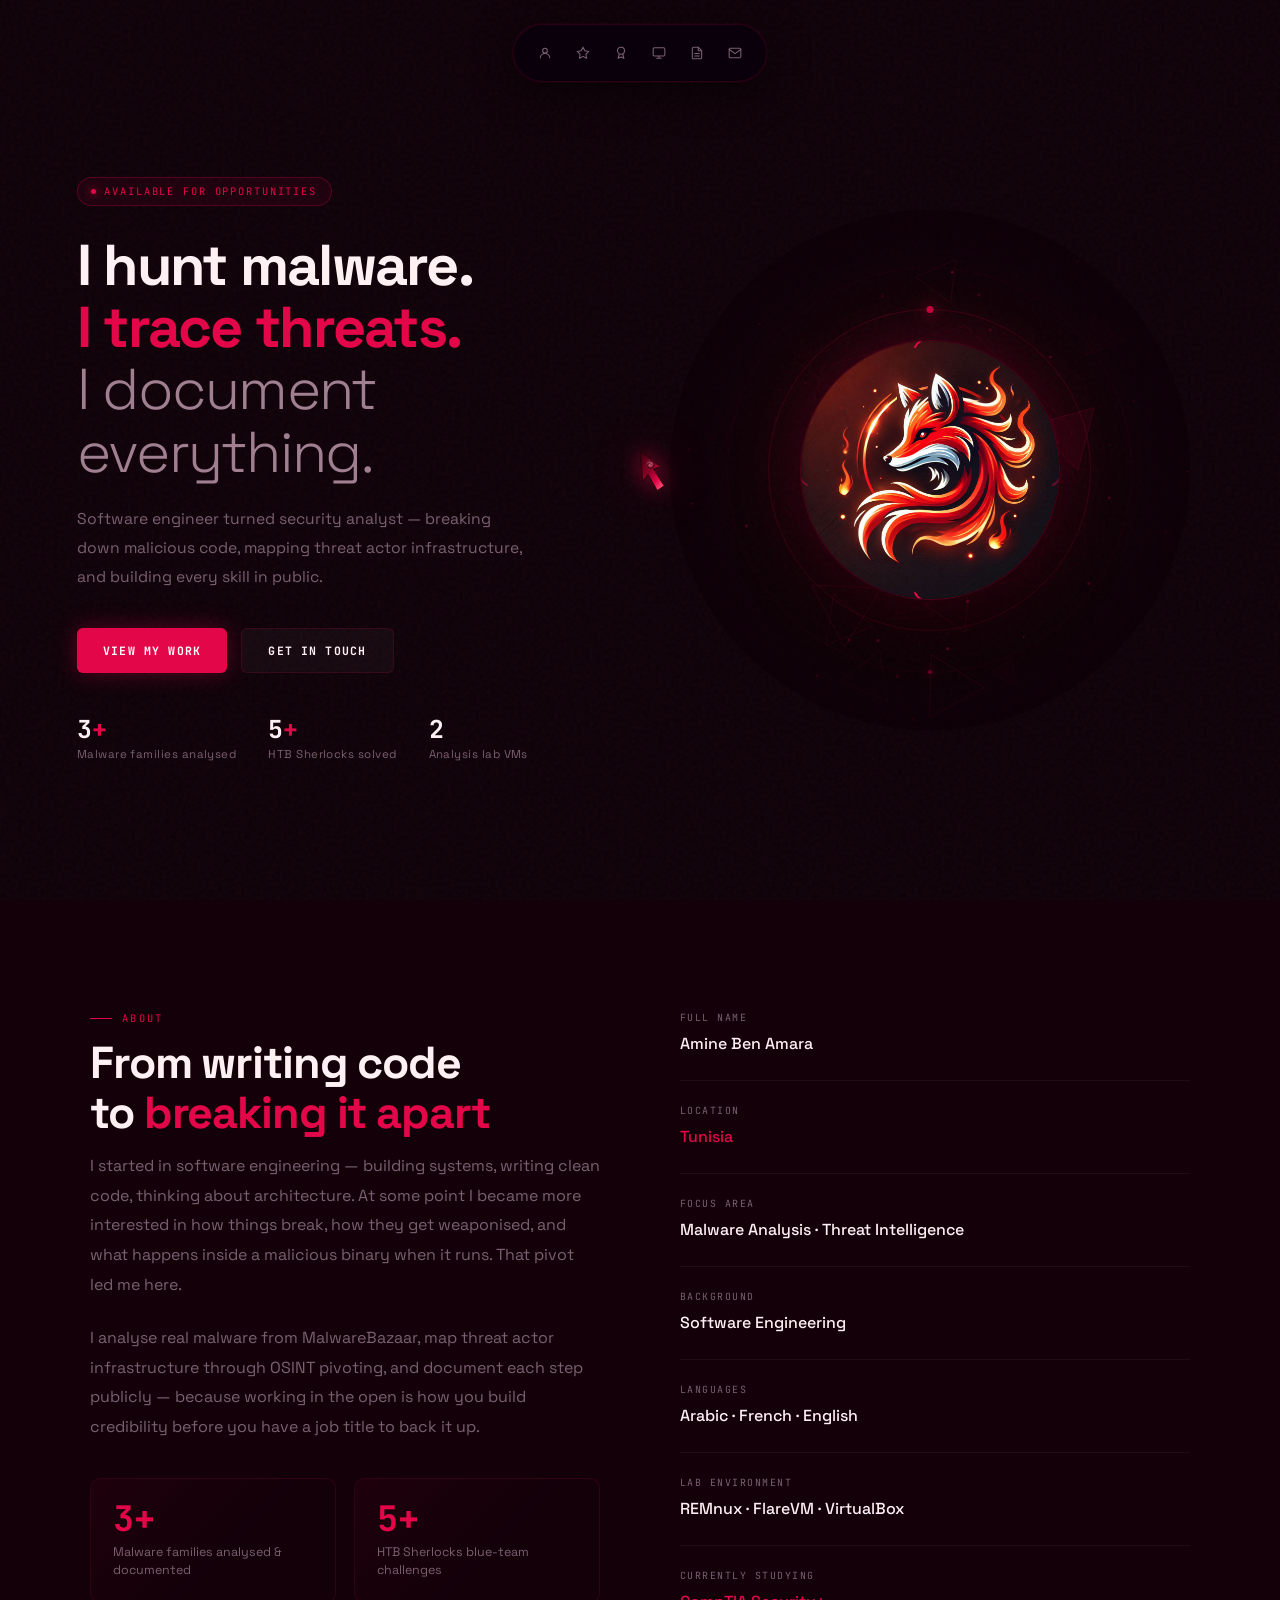
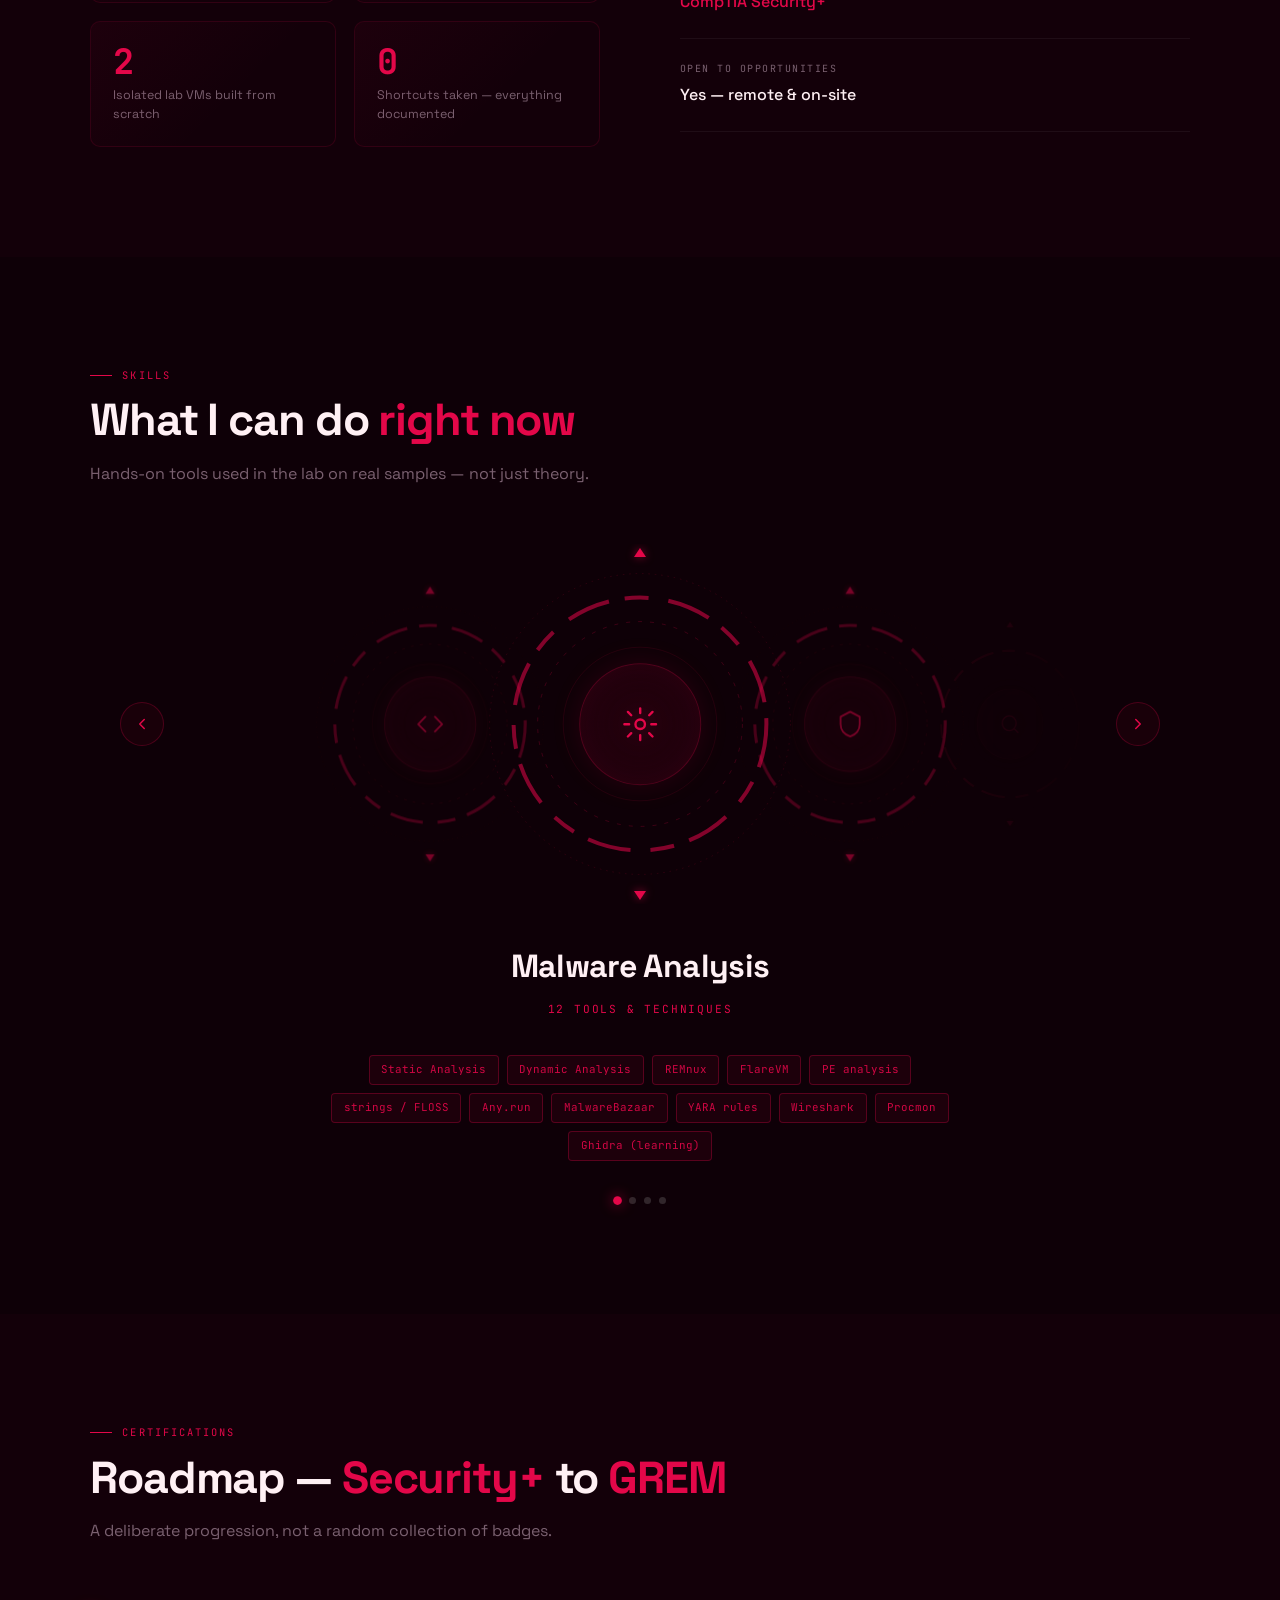
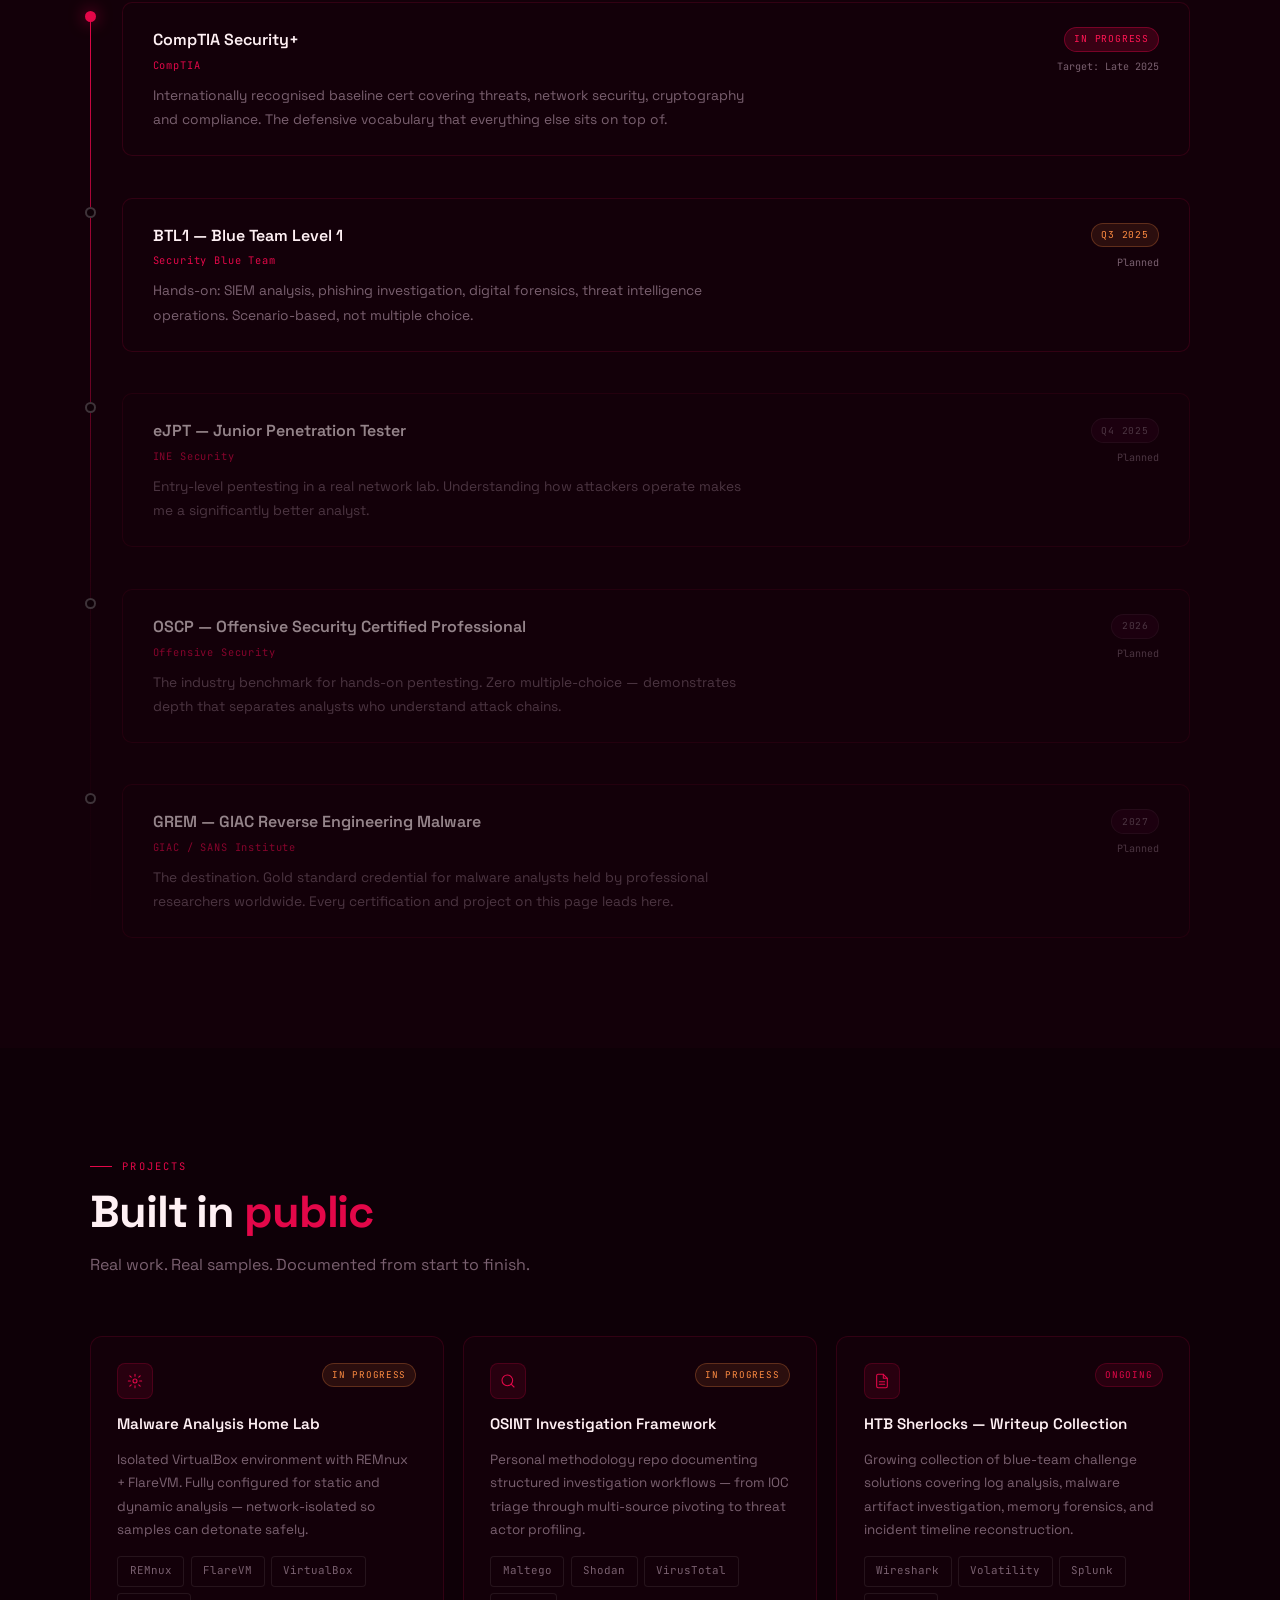
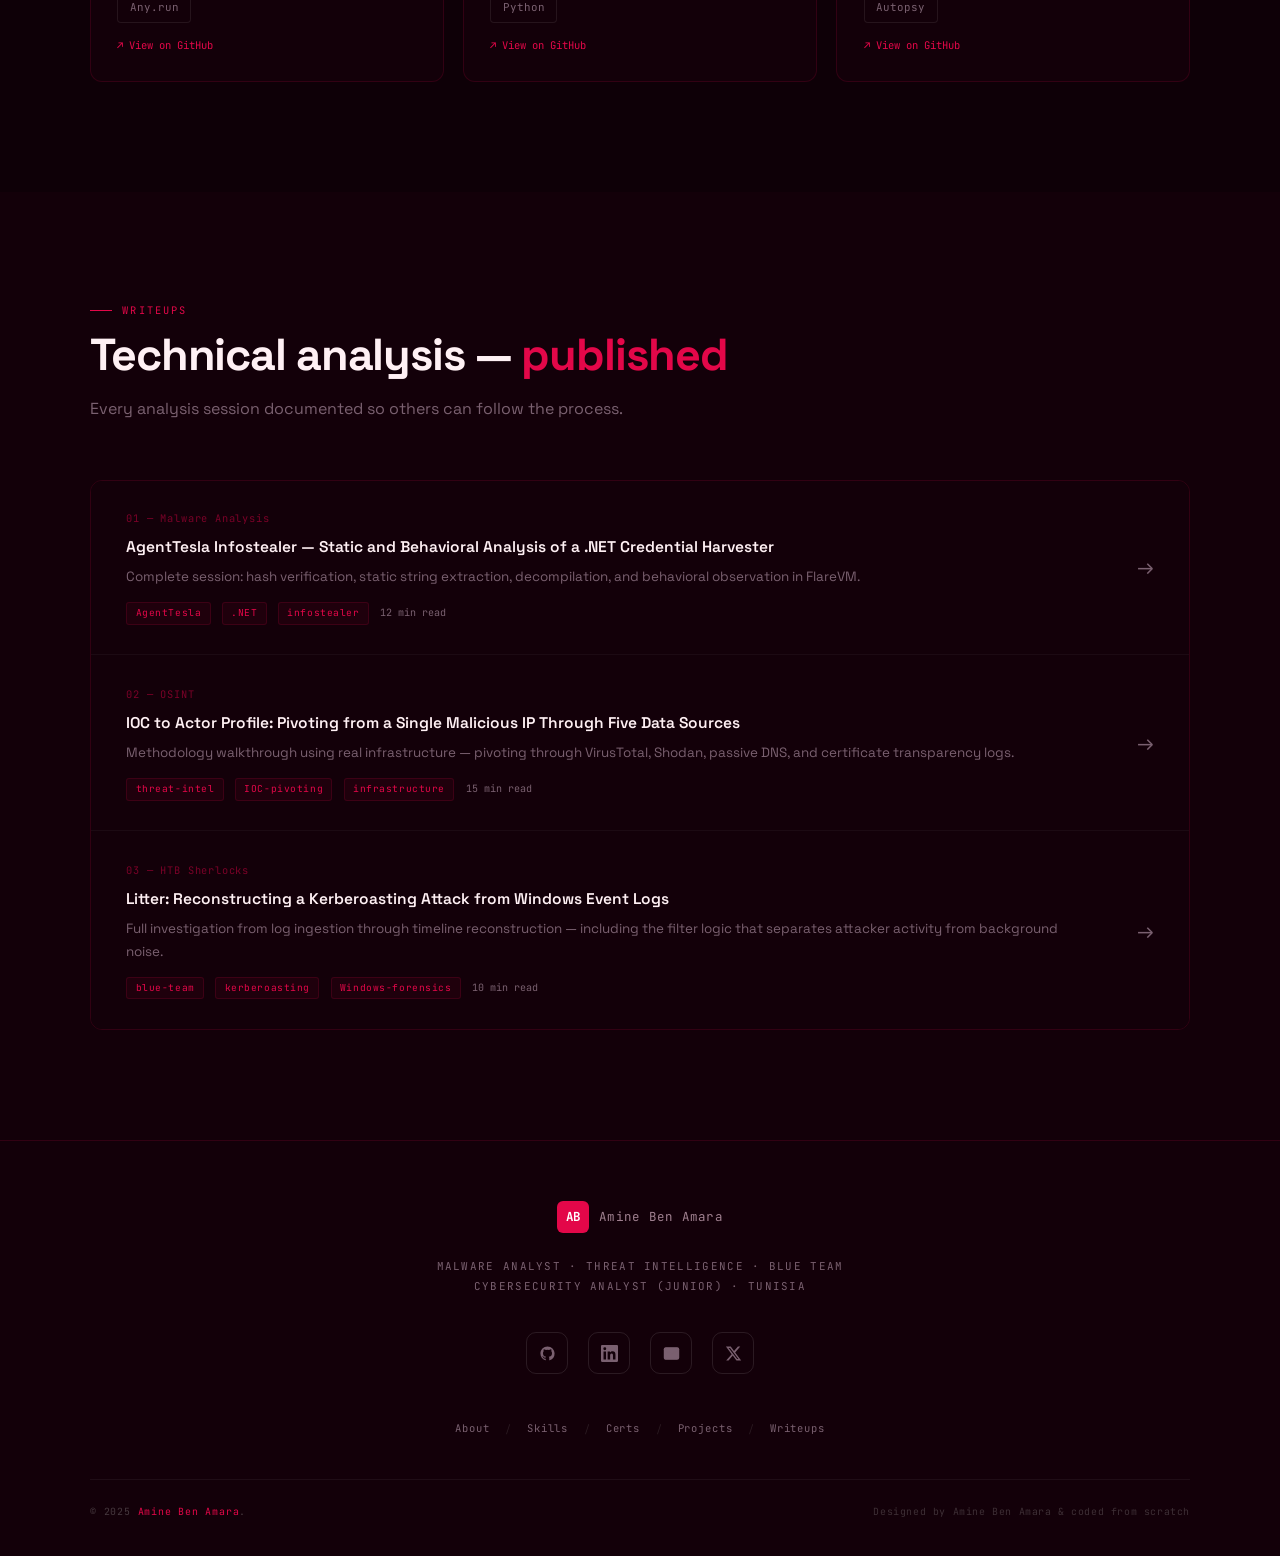
==== commit 6c574bfe: "Change layout" ====
--- a/index.html
+++ b/index.html
@@ -11,899 +11,7 @@
 <link rel="preconnect" href="https://fonts.googleapis.com"/>
 <link rel="preconnect" href="https://fonts.gstatic.com" crossorigin/>
 <link href="https://fonts.googleapis.com/css2?family=Space+Grotesk:wght@300;400;500;600;700&family=JetBrains+Mono:wght@400;500;700&display=swap" rel="stylesheet"/>
-<style>
-
-:root {
-  --black:   #0E0007;
-  --dark:    #130009;
-  --panel:   #130009;
-  --panel2:  #240115;
-  --red:     #e30749;
-  --red2:    #ff1654;
-  --red-dim: #7a0028;
-  --white:   #FFF0F4;
-  --grey:    #7A6070;
-  --grey2:   #A08090;
-  --border:  rgba(227,7,73,0.15);
-  --glow:    rgba(227,7,73,0.25);
-  --mono:    'JetBrains Mono', monospace;
-  --sans:    'Space Grotesk', sans-serif;
-}
-
-
-*,*::before,*::after{box-sizing:border-box;margin:0;padding:0}
-html{scroll-behavior:smooth;font-size:16px}
-body{
-  background:var(--black);
-  color:var(--white);
-  font-family:var(--sans);
-  line-height:1.65;
-  overflow-x:hidden;
-  cursor:none;
-}
-a{color:inherit;text-decoration:none}
-img{display:block;max-width:100%}
-
-
-.flame-cursor{
-  position:fixed;top:0;left:0;
-  width:46px;height:60px;
-  pointer-events:none;z-index:9999;
-  transform:translate(-11%,-5%);
-  transition:width .25s,height .25s,filter .25s,opacity .2s;
-  filter:drop-shadow(0 0 10px rgba(227,7,73,.55)) drop-shadow(0 0 22px rgba(227,7,73,.25));
-  will-change:left,top;
-}
-.flame-embers{position:fixed;top:0;left:0;width:0;height:0;pointer-events:none;z-index:9998}
-.ember{
-  position:fixed;border-radius:50%;
-  background:radial-gradient(circle,#f8901a 0%,#e91e1e 40%,#e30749 70%,transparent 78%);
-  pointer-events:none;z-index:9998;
-  will-change:transform,opacity;
-  animation:emberFloat .9s ease-out forwards;
-}
-@keyframes emberFloat{
-  0%{opacity:.9;transform:translate(-50%,-50%) scale(1)}
-  100%{opacity:0;transform:translate(calc(-50% + var(--dx)),calc(-50% + var(--dy))) scale(.2)}
-}
-.flame-cursor svg{width:100%;height:100%;display:block}
-
-.flame-layer{transform-box:fill-box;transform-origin:50% 100%}
-.flame-a{animation:flameFlickerA 1.9s ease-in-out infinite}
-.flame-b{animation:flameFlickerB 2.4s ease-in-out infinite .2s}
-.flame-c{animation:flameFlickerC 2.1s ease-in-out infinite .4s}
-
-@keyframes flameFlickerA{
-  0%,100%{transform:scale(1,1) rotate(0deg);opacity:.9}
-  30%{transform:scale(1.08,1.14) rotate(-4deg);opacity:1}
-  60%{transform:scale(.94,1.05) rotate(3deg);opacity:.8}
-}
-@keyframes flameFlickerB{
-  0%,100%{transform:scale(1,1) rotate(0deg);opacity:.85}
-  40%{transform:scale(1.1,1.16) rotate(5deg);opacity:1}
-  70%{transform:scale(.92,.98) rotate(-3deg);opacity:.75}
-}
-@keyframes flameFlickerC{
-  0%,100%{transform:scale(1,1) rotate(0deg);opacity:.9}
-  35%{transform:scale(1.06,1.2) rotate(-3deg);opacity:1}
-  65%{transform:scale(.95,1.02) rotate(4deg);opacity:.8}
-}
-
-.flame-swirl{transform-box:fill-box;transform-origin:center;animation:swirlPulse 2.6s ease-in-out infinite}
-@keyframes swirlPulse{
-  0%,100%{opacity:.85;transform:scale(1)}
-  50%{opacity:1;transform:scale(1.08)}
-}
-
-body:has(a:hover) .flame-cursor,
-body:has(button:hover) .flame-cursor{
-  width:54px;height:68px;
-  filter:drop-shadow(0 0 16px rgba(227,7,73,.8)) drop-shadow(0 0 30px rgba(227,7,73,.4));
-}
-
-#nav {
-  position: fixed;
-  top: 24px;
-  left: 50%;
-  transform: translateX(-50%);
-  z-index: 500;
-  display: flex;
-  align-items: center;
-  gap: 4px;
-  background: rgba(9, 0, 13, 0.92);
-  backdrop-filter: blur(28px) saturate(180%);
-  border: 1px solid var(--border);
-  border-radius: 9999px;
-  padding: 10px 14px;
-  box-shadow:
-    0 8px 40px rgba(0, 0, 0, 0.6),
-    0 0 0 1px rgba(227, 7, 73, 0.08);
-  transition: all 0.35s cubic-bezier(0.4, 0, 0.2, 1);
-}
-#nav:hover{box-shadow:0 4px 40px rgba(227,7,73,.12),0 0 0 1px rgba(227,7,73,.1)}
-
-.nav-item{
-  position:relative;display:flex;align-items:center;
-  gap:0;height:36px;padding:0 10px;
-  border-radius:100px;
-  color:var(--grey);
-  font-family:var(--mono);font-size:.65rem;
-  letter-spacing:.1em;text-transform:uppercase;
-  cursor:none;
-  transition:color .2s,background .2s;
-  white-space:nowrap;overflow:hidden;
-}
-.nav-item svg{width:14px;height:14px;flex-shrink:0;transition:transform .2s}
-.nav-label{
-  max-width:0;overflow:hidden;opacity:0;
-  transition:max-width .25s ease,opacity .2s ease,margin .25s ease;
-  margin-left:0;
-}
-.nav-item:hover,.nav-item.active{
-  background:rgba(227,7,73,.1);
-  color:var(--red);
-}
-.nav-item:hover .nav-label,.nav-item.active .nav-label{
-  max-width:80px;opacity:1;margin-left:6px;
-}
-.nav-item:hover svg{transform:scale(1.1)}
-
-
-#hero{
-  position:relative;
-  min-height:100vh;
-  display:grid;
-  grid-template-columns:1fr 1fr;
-  align-items:center;
-  padding:100px 6vw 60px;
-  overflow:hidden;
-  gap:2rem;
-}
-
-#hero::before{
-  content:'';position:absolute;inset:0;
-  background-image:url("data:image/svg+xml,%3Csvg viewBox='0 0 256 256' xmlns='http://www.w3.org/2000/svg'%3E%3Cfilter id='n'%3E%3CfeTurbulence type='fractalNoise' baseFrequency='0.9' numOctaves='4' stitchTiles='stitch'/%3E%3C/filter%3E%3Crect width='100%25' height='100%25' filter='url(%23n)' opacity='0.035'/%3E%3C/svg%3E");
-  pointer-events:none;z-index:1;
-}
-
-/* ---- LEFT: text ---- */
-.hero-left {
-  position: relative;
-  z-index: 2;
-}
-.hero-tag{
-  display:inline-flex;align-items:center;gap:.5rem;
-  font-family:var(--mono);font-size:.65rem;
-  color:var(--red);letter-spacing:.18em;text-transform:uppercase;
-  margin-bottom:1.75rem;
-  padding:.32rem .85rem;
-  border:1px solid rgba(227,7,73,.28);
-  border-radius:100px;
-  background:rgba(227,7,73,.07);
-}
-.tag-dot{
-  width:5px;height:5px;
-  background:var(--red);border-radius:50%;
-  box-shadow:0 0 8px var(--red);
-  animation:pulse 2s ease-in-out infinite;
-}
-@keyframes pulse{0%,100%{opacity:1}50%{opacity:.35}}
-
-.hero-h1{
-  font-size:clamp(2.2rem,4.5vw,3.8rem);
-  font-weight:700;
-  line-height:1.08;
-  letter-spacing:-.03em;
-  margin-bottom:1.4rem;
-}
-.hero-h1 .h1-accent{color:var(--red)}
-.hero-h1 .h1-light{color:var(--grey2);font-weight:300}
-
-.hero-sub{
-  font-size:.98rem;
-  color:var(--grey);
-  line-height:1.85;
-  max-width:460px;
-  margin-bottom:2.25rem;
-}
-
-.hero-ctas{
-  display:flex;gap:.85rem;flex-wrap:wrap;
-  margin-bottom:2.75rem;
-}
-
-.btn{
-  display:inline-flex;align-items:center;gap:.45rem;
-  padding:.75rem 1.65rem;
-  border-radius:6px;
-  font-family:var(--mono);font-size:.72rem;
-  font-weight:700;letter-spacing:.1em;text-transform:uppercase;
-  cursor:none;
-  transition:transform .15s,box-shadow .15s,border-color .15s,color .15s;
-}
-.btn:hover{transform:translateY(-2px)}
-.btn-primary{
-  background:var(--red);
-  color:#fff;
-  box-shadow:0 0 22px rgba(227,7,73,.35);
-}
-.btn-primary:hover{box-shadow:0 0 40px rgba(227,7,73,.6)}
-.btn-ghost{
-  border:1px solid var(--border);
-  color:var(--white);
-  background:rgba(255,255,255,.03);
-}
-.btn-ghost:hover{border-color:var(--red);color:var(--red);box-shadow:0 0 18px rgba(227,7,73,.12)}
-
-.hero-stats{
-  display:flex;gap:2rem;flex-wrap:wrap;
-}
-.hstat{display:flex;flex-direction:column;gap:.2rem}
-.hstat-num{
-  font-family:var(--mono);
-  font-size:1.55rem;font-weight:700;
-  color:var(--white);line-height:1;
-}
-.hstat-num span{color:var(--red)}
-.hstat-label{font-size:.72rem;color:var(--grey);letter-spacing:.04em}
-
-
-.hero-right {
-  position: relative;
-  display: flex;
-  align-items: center;
-  justify-content: center;
-  z-index: 2;
-  aspect-ratio: 1 / 1;
-  max-width: 520px;
-  width: 100%;
-  margin: 0 auto;
-  border-radius: 50%;
-  overflow: visible; 
-}
-
-.hero-circle-mask {
-  position: absolute;
-  inset: 0;
-  border-radius: 50%;
-
-  background: radial-gradient(
-    circle at center,
-    transparent 38%,
-    rgba(14, 0, 7, 0.55) 62%,
-    rgba(14, 0, 7, 0.92) 78%,
-    rgba(14, 0, 7, 1) 92%
-  );
-  pointer-events: none;
-  z-index: 8;
-}
-
-
-.hero-canvas {
-  position: absolute;
-  inset: 0;
-  width: 100%;
-  height: 100%;
-  border-radius: 50%;
-  pointer-events: none;
-  z-index: 0;
-}
-
-
-.hero-cage-svg {
-  position: absolute;
-  inset: 0;
-  width: 100%;
-  height: 100%;
-  border-radius: 50%;
-  pointer-events: none;
-  z-index: 5;
-}
-
-
-.orbit-system {
-  position: absolute;
-  inset: 0;
-  display: flex;
-  align-items: center;
-  justify-content: center;
-  z-index: 2;
-}
-
-.orbit-ring {
-  position: absolute;
-  border-radius: 50%;
-  border: 1px solid rgba(227, 7, 73, .2);
-  animation: hero-spin 18s linear infinite;
-}
-
-.orbit-ring:nth-child(1) { width: 62%; height: 62%; }
-.orbit-ring:nth-child(2) { width: 78%; height: 78%; border-color: rgba(227,7,73,.08); animation-duration: 28s; animation-direction: reverse; }
-.orbit-ring:nth-child(3) { width: 46%; height: 46%; border-color: rgba(227,7,73,.14); animation-duration: 12s; }
-
-.orbit-dot {
-  position: absolute;
-  width: 7px; height: 7px;
-  background: #e30749;
-  border-radius: 50%;
-  box-shadow: 0 0 14px #e30749, 0 0 28px rgba(227,7,73,.5);
-  top: -3.5px; left: 50%;
-  transform: translateX(-50%);
-}
-.orbit-dot-sm {
-  width: 4px; height: 4px;
-  background: rgba(227,7,73,.7);
-  box-shadow: 0 0 8px #e30749;
-}
-
-@keyframes hero-spin { to { transform: rotate(360deg); } }
-.photo-frame {
-  position: relative;
-  z-index: 10;
-  width: 260px; height: 260px;
-  border-radius: 50%;
-  border: 1px solid rgba(227, 7, 73, .28);
-  background: var(--panel);
-  overflow: hidden;
-  box-shadow:
-    0 0 60px rgba(227,7,73,.18),
-    0 0 120px rgba(227,7,73,.08),
-    0 24px 60px rgba(0,0,0,.8);
-  flex-shrink: 0;
-}
-.photo-frame img {
-  width: 100%; height: 100%;
-  object-fit: cover; object-position: top center;
-  display: block;
-}
-
-.photo-frame::before, .photo-frame::after,
-.corner-tr, .corner-bl {
-  content: '';
-  position: absolute;
-  width: 36px; height: 36px;
-  z-index: 3;
-  pointer-events: none;
-  border-radius: 50%;
-}
-.photo-frame::before {
-  top: -4px; left: 50%;
-  margin-left: -18px;
-  border-top: 2px solid #e30749;
-  border-right: 2px solid transparent;
-  border-left: 2px solid transparent;
-  border-bottom: 2px solid transparent;
-  transform: rotate(-20deg);
-}
-.photo-frame::after {
-  bottom: -4px; left: 50%;
-  margin-left: -18px;
-  border-bottom: 2px solid #e30749;
-  border-right: 2px solid transparent;
-  border-left: 2px solid transparent;
-  border-top: 2px solid transparent;
-  transform: rotate(20deg);
-}
-.corner-tr {
-  top: 50%; right: -4px;
-  margin-top: -18px;
-  border-right: 2px solid rgba(227,7,73,.4);
-  border-top: 2px solid transparent;
-  border-bottom: 2px solid transparent;
-  border-left: 2px solid transparent;
-  transform: rotate(20deg);
-}
-.corner-bl {
-  top: 50%; left: -4px;
-  margin-top: -18px;
-  border-left: 2px solid rgba(227,7,73,.4);
-  border-top: 2px solid transparent;
-  border-bottom: 2px solid transparent;
-  border-right: 2px solid transparent;
-  transform: rotate(-20deg);
-}
-
-.scanline {
-  position: absolute;
-  left: 0; right: 0;
-  height: 2px;
-  background: linear-gradient(90deg, transparent, rgba(227,7,73,.25), transparent);
-  animation: hero-scan 3.5s ease-in-out infinite;
-  z-index: 4; pointer-events: none;
-}
-@keyframes hero-scan {
-  0%   { top: 0; opacity: 0; }
-  10%  { opacity: 1; }
-  90%  { opacity: 1; }
-  100% { top: 100%; opacity: 0; }
-}
-.glitch-bar {
-  position: absolute;
-  left: 0; right: 0; height: 3px;
-  background: rgba(227,7,73,.15);
-  animation: hero-glitch 6s step-start infinite;
-  z-index: 4; pointer-events: none;
-}
-@keyframes hero-glitch {
-  0%,100% { top:20%; opacity:0; }
-  3%  { opacity:1; top:30%; transform:translateX(4px); }
-  4%  { opacity:0; }
-  47% { opacity:0; top:60%; }
-  49% { opacity:1; top:58%; transform:translateX(-3px); }
-  51% { opacity:0; }
-}
-
-
-.tag-chip {
-  position: absolute;
-  font-family: var(--mono);
-  font-size: 9px;
-  letter-spacing: .12em;
-  color: rgba(227,7,73,.7);
-  border: 1px solid rgba(227,7,73,.25);
-  padding: 3px 8px;
-  border-radius: 4px;
-  background: rgba(14,0,7,.85);
-  z-index: 12;
-  pointer-events: none;
-  animation: chipPulse 4s ease-in-out infinite;
-  white-space: nowrap;
-  backdrop-filter: blur(4px);
-}
-.tag-chip-top  { top: -14px; left: 50%; transform: translateX(-50%); }
-.tag-chip-side { top: 50%; right: -62px; transform: translateY(-50%); }
-@keyframes chipPulse { 0%,100%{opacity:.5} 50%{opacity:1} }
-
-
-.placeholder-inner {
-  width:100%; height:100%;
-  display:flex; flex-direction:column;
-  align-items:center; justify-content:center; gap:10px;
-}
-.placeholder-icon {
-  width:56px; height:56px;
-  border:2px dashed rgba(227,7,73,.35);
-  border-radius:50%;
-  display:flex; align-items:center; justify-content:center;
-}
-.placeholder-icon svg { width:22px; height:22px; stroke:rgba(227,7,73,.5); fill:none; stroke-width:1.5; stroke-linecap:round; stroke-linejoin:round; }
-.placeholder-text { font-family:var(--mono); font-size:.65rem; color:rgba(227,7,73,.45); letter-spacing:.1em; text-align:center; line-height:1.6; }
-
-
-.scroll-cue {
-  position: absolute;
-  bottom: 2.5rem;
-  right: 6vw;
-  z-index: 5;
-  display: flex;
-  flex-direction: column;
-  align-items: center;
-  gap: 1rem;
-  font-family: var(--mono);
-  color: var(--grey);
-  animation: fadeUp 1.2s 1s both;
-}
-.scroll-text {
-  font-size: 0.68rem;
-  letter-spacing: 0.18em;
-  text-transform: uppercase;
-  font-weight: 500;
-  opacity: 0.85;
-}
-.scroll-container {
-  position: relative;
-  width: 2px;
-  height: 52px;
-  display: flex;
-  align-items: center;
-  justify-content: center;
-}
-.scroll-line {
-  position: absolute;
-  width: 1px;
-  height: 100%;
-  background: linear-gradient(to bottom, transparent 10%, var(--red) 30%, var(--red) 70%, transparent 90%);
-  animation: drip 2.2s ease-in-out infinite;
-}
-.scroll-dot {
-  position: absolute;
-  width: 5px; height: 5px;
-  background: var(--red);
-  border-radius: 50%;
-  box-shadow: 0 0 12px var(--red), 0 0 22px rgba(227,7,73,.6);
-  animation: scrollDot 2.2s ease-in-out infinite;
-}
-@keyframes fadeUp { from{opacity:0;transform:translateY(20px)} to{opacity:1;transform:translateY(0)} }
-@keyframes drip   { 0%,100%{opacity:.4} 50%{opacity:1} }
-@keyframes scrollDot {
-  0%   { transform:translateY(-20px); opacity:0; }
-  30%  { opacity:1; }
-  70%  { opacity:1; }
-  100% { transform:translateY(20px); opacity:0; }
-}
-
-
-.section{padding:110px 6vw;position:relative}
-.section-inner{max-width:1100px;margin:0 auto}
-
-.eyebrow{
-  font-family:var(--mono);font-size:.65rem;
-  color:var(--red);letter-spacing:.2em;text-transform:uppercase;
-  margin-bottom:.7rem;
-  display:flex;align-items:center;gap:.65rem;
-}
-.eyebrow::before{content:'';display:block;width:22px;height:1px;background:var(--red)}
-.section-title{
-  font-size:clamp(1.8rem,3.8vw,2.8rem);
-  font-weight:700;letter-spacing:-.025em;line-height:1.1;
-  margin-bottom:.9rem;
-}
-.section-title .acc{color:var(--red)}
-.section-body{
-  color:var(--grey);font-size:1rem;
-  line-height:1.85;max-width:680px;
-}
-.reveal{
-  opacity:0;transform:translateY(26px);
-  transition:opacity .65s ease,transform .65s ease;
-}
-.reveal.in{opacity:1;transform:none}
-.reveal-d1{transition-delay:.1s}
-.reveal-d2{transition-delay:.2s}
-.reveal-d3{transition-delay:.3s}
-.reveal-d4{transition-delay:.4s}
-
-
-#about{background:var(--dark)}
-.about-layout{
-  display:grid;grid-template-columns:1fr 1fr;
-  gap:5rem;align-items:start;
-}
-.about-facts{display:flex;flex-direction:column;gap:0}
-.fact{
-  padding:1.4rem 0;
-  border-bottom:1px solid rgba(255,255,255,.05);
-  display:flex;flex-direction:column;gap:.28rem;
-}
-.fact:first-child{padding-top:0}
-.fact-label{font-family:var(--mono);font-size:.62rem;color:var(--grey);letter-spacing:.15em;text-transform:uppercase}
-.fact-value{font-size:1rem;font-weight:500;color:var(--white)}
-.fact-value.acc{color:var(--red)}
-
-.about-numbers{display:grid;grid-template-columns:1fr 1fr;gap:1.1rem;margin-top:2.25rem}
-.num-card{
-  background:var(--panel);border:1px solid var(--border);
-  border-radius:10px;padding:1.4rem;
-  position:relative;overflow:hidden;
-  transition:border-color .2s,transform .2s;
-}
-.num-card:hover{border-color:rgba(227,7,73,.35);transform:translateY(-3px)}
-.num-card::before{
-  content:'';position:absolute;inset:0;
-  background:linear-gradient(135deg,rgba(227,7,73,.05) 0%,transparent 60%);
-  pointer-events:none;
-}
-.num-big{font-family:var(--mono);font-size:2.2rem;font-weight:700;color:var(--red);line-height:1;margin-bottom:.4rem}
-.num-label{font-size:.78rem;color:var(--grey);line-height:1.5}
-
-
-#skills{background:var(--black)}
-.skills-hud{display:flex;flex-direction:column;align-items:center;gap:2.25rem;margin-top:3.5rem}
-.hud-stage{display:flex;align-items:center;justify-content:center;gap:1rem;width:100%;perspective:1200px}
-
-.hud-nav{
-  display:flex;align-items:center;justify-content:center;
-  width:44px;height:44px;flex-shrink:0;border-radius:50%;
-  border:1px solid rgba(227,7,73,.25);background:rgba(227,7,73,.05);
-  color:var(--red);cursor:none;z-index:6;
-  transition:background .2s,border-color .2s,transform .15s,box-shadow .2s;
-}
-.hud-nav svg{width:18px;height:18px}
-.hud-nav:hover{background:rgba(227,7,73,.14);border-color:rgba(227,7,73,.5);box-shadow:0 0 18px rgba(227,7,73,.25);transform:scale(1.06)}
-.hud-nav:active{transform:scale(.94)}
-
-.hud-track{
-  position:relative;
-  width:min(920px,94vw);
-  height:min(360px,76vw);
-  overflow:hidden;
-  -webkit-mask-image:linear-gradient(to right,transparent 0%,black 14%,black 86%,transparent 100%);
-  mask-image:linear-gradient(to right,transparent 0%,black 14%,black 86%,transparent 100%);
-}
-
-.hud-item{
-  position:absolute;
-  top:50%;left:50%;
-  width:min(320px,68vw);height:min(320px,68vw);
-  transform-style:preserve-3d;
-  transition:transform .55s cubic-bezier(.22,.9,.32,1),opacity .55s ease;
-  pointer-events:none;
-}
-
-.hud-ring-wrap{position:absolute;inset:0;width:100%;height:100%}
-
-.hud-tick{position:absolute;width:0;height:0;border-style:solid;filter:drop-shadow(0 0 4px rgba(227,7,73,.6));z-index:3}
-.tick-n{top:-16px;left:50%;transform:translateX(-50%);border-width:0 6px 9px 6px;border-color:transparent transparent var(--red) transparent;animation:tickPulse 2.4s ease-in-out infinite}
-.tick-s{bottom:-16px;left:50%;transform:translateX(-50%);border-width:9px 6px 0 6px;border-color:var(--red) transparent transparent transparent;animation:tickPulse 2.4s ease-in-out infinite .6s}
-@keyframes tickPulse{0%,100%{opacity:.35}50%{opacity:1}}
-
-.hud-rings{position:absolute;inset:0;width:100%;height:100%;pointer-events:none}
-.hud-ring-spin-cw{transform-box:fill-box;transform-origin:center;animation:hudSpin 22s linear infinite}
-.hud-ring-spin-ccw{transform-box:fill-box;transform-origin:center;animation:hudSpin 30s linear infinite reverse}
-.hud-ring-spin-fast{transform-box:fill-box;transform-origin:center;animation:hudSpin 9s linear infinite}
-@keyframes hudSpin{to{transform:rotate(360deg)}}
-
-.hud-core{
-  position:absolute;top:50%;left:50%;transform:translate(-50%,-50%);
-  width:38%;height:38%;border-radius:50%;
-  background:radial-gradient(circle,rgba(227,7,73,.14) 0%,rgba(19,0,9,.92) 70%);
-  border:1px solid rgba(227,7,73,.3);
-  box-shadow:0 0 40px rgba(227,7,73,.18) inset,0 0 30px rgba(227,7,73,.12);
-  display:flex;align-items:center;justify-content:center;z-index:4;
-}
-.hud-core-inner{display:flex;flex-direction:column;align-items:center;gap:.4rem;text-align:center;padding:0 .5rem}
-.hud-cat-icon{width:38px;height:38px;color:var(--red)}
-.hud-cat-icon svg{width:100%;height:100%;stroke:currentColor;fill:none;stroke-width:1.5;stroke-linecap:round;stroke-linejoin:round}
-
-.hud-caption{text-align:center;min-height:66px;display:flex;flex-direction:column;align-items:center;gap:.45rem}
-.hud-caption-title{
-  font-family:var(--sans);
-  font-size:clamp(1.4rem,2.8vw,2rem);
-  font-weight:700;
-  letter-spacing:-.02em;
-  color:var(--white);
-  transition:opacity .25s ease,transform .25s ease;
-}
-.hud-caption-sub{
-  font-family:var(--mono);
-  font-size:.7rem;
-  letter-spacing:.16em;
-  text-transform:uppercase;
-  color:var(--red);
-  transition:opacity .25s ease,transform .25s ease;
-}
-.hud-caption.switching .hud-caption-title,
-.hud-caption.switching .hud-caption-sub{opacity:0;transform:translateY(6px)}
-
-.hud-chips{display:flex;flex-wrap:wrap;justify-content:center;gap:.5rem;max-width:640px;min-height:74px;transition:opacity .25s ease,transform .25s ease}
-.hud-chips.switching{opacity:0;transform:translateY(6px)}
-
-.hud-dots{display:flex;gap:.5rem}
-.hud-dot{width:7px;height:7px;border-radius:50%;background:rgba(255,255,255,.15);border:none;padding:0;cursor:none;transition:background .2s,transform .2s,box-shadow .2s}
-.hud-dot.active{background:var(--red);box-shadow:0 0 10px rgba(227,7,73,.7);transform:scale(1.25)}
-
-@media(max-width:640px){
-  .hud-nav{width:38px;height:38px}
-  .hud-track{height:min(280px,68vw)}
-  .hud-item{width:min(250px,64vw);height:min(250px,64vw)}
-  .hud-caption-title{font-size:1.2rem}
-}
-.skills-groups{display:flex;flex-direction:column;gap:2.25rem;margin-top:3.5rem}
-.skill-row{display:flex;align-items:flex-start;gap:1.5rem}
-.skill-row-label{
-  font-family:var(--mono);font-size:.62rem;
-  color:var(--grey);letter-spacing:.12em;text-transform:uppercase;
-  padding-top:.22rem;min-width:130px;flex-shrink:0;line-height:1.7;
-}
-.skill-chips{display:flex;flex-wrap:wrap;gap:.45rem}
-.chip{
-  font-family:var(--mono);font-size:.68rem;
-  padding:.32rem .72rem;border-radius:4px;
-  border:1px solid rgba(255,255,255,.08);
-  background:var(--panel);color:var(--grey);
-  transition:color .2s,border-color .2s,background .2s,transform .15s;
-  cursor:default;
-}
-.chip:hover{color:var(--red);border-color:rgba(227,7,73,.35);background:rgba(227,7,73,.07);transform:translateY(-2px)}
-.chip.hot{border-color:rgba(227,7,73,.3);color:rgba(227,7,73,.9);background:rgba(227,7,73,.07)}
-.skills-divider{width:100%;height:1px;background:rgba(255,255,255,.04)}
-
-
-#certs{background:var(--dark)}
-.cert-list{position:relative;margin-top:3.5rem;padding-left:2rem}
-.cert-list::before{
-  content:'';position:absolute;
-  left:0;top:12px;bottom:12px;width:1px;
-  background:linear-gradient(to bottom,var(--red) 0%,rgba(227,7,73,.08) 65%,transparent 100%);
-}
-.cert-entry{position:relative;margin-bottom:2.6rem}
-.cert-entry:last-child{margin-bottom:0}
-.cert-entry::before{
-  content:'';position:absolute;
-  left:-2rem;top:9px;
-  width:11px;height:11px;border-radius:50%;
-  border:2px solid rgba(255,255,255,.2);
-  background:var(--black);
-  transform:translateX(-5px);
-  transition:border-color .2s,box-shadow .2s;
-}
-.cert-entry.now::before{
-  border-color:var(--red);background:var(--red);
-  box-shadow:0 0 16px rgba(227,7,73,.65);
-}
-.cert-card{
-  background:var(--panel);border:1px solid var(--border);
-  border-radius:10px;padding:1.5rem 1.85rem;
-  display:grid;grid-template-columns:1fr auto;
-  gap:.9rem 2rem;align-items:start;
-  transition:border-color .2s,transform .2s;
-}
-.cert-card:hover{border-color:rgba(227,7,73,.3);transform:translateX(4px)}
-.cert-card.dim{opacity:.55}
-.cert-card.dim:hover{opacity:1}
-.cert-name{font-size:1rem;font-weight:600;color:var(--white);margin-bottom:.22rem}
-.cert-issuer{font-family:var(--mono);font-size:.65rem;color:var(--red);letter-spacing:.08em;margin-bottom:.55rem}
-.cert-blurb{font-size:.86rem;color:var(--grey);line-height:1.75;max-width:600px}
-.cert-meta{display:flex;flex-direction:column;align-items:flex-end;gap:.45rem;flex-shrink:0}
-.badge{
-  font-family:var(--mono);font-size:.6rem;
-  padding:.22rem .6rem;border-radius:100px;
-  letter-spacing:.08em;text-transform:uppercase;white-space:nowrap;
-}
-.badge-now{background:rgba(227,7,73,.18);color:var(--red2);border:1px solid rgba(227,7,73,.38)}
-.badge-q3{background:rgba(255,140,66,.1);color:#FF8C42;border:1px solid rgba(255,140,66,.25)}
-.badge-future{background:var(--panel2);color:var(--grey);border:1px solid rgba(255,255,255,.08)}
-.cert-when{font-family:var(--mono);font-size:.63rem;color:var(--grey);text-align:right}
-
-
-#projects{background:var(--black)}
-.project-grid{display:grid;grid-template-columns:repeat(3,1fr);gap:1.2rem;margin-top:3.5rem}
-.proj-card{
-  background:var(--panel);border:1px solid var(--border);
-  border-radius:12px;padding:1.65rem;
-  display:flex;flex-direction:column;gap:.9rem;
-  transition:border-color .2s,transform .2s;
-  position:relative;overflow:hidden;
-}
-.proj-card:hover{border-color:rgba(227,7,73,.32);transform:translateY(-5px)}
-.proj-card::before{
-  content:'';position:absolute;
-  top:0;left:0;right:0;height:1px;
-  background:linear-gradient(90deg,transparent,var(--red),transparent);
-  opacity:0;transition:opacity .25s;
-}
-.proj-card:hover::before{opacity:1}
-.proj-top{display:flex;align-items:flex-start;justify-content:space-between;gap:.7rem}
-.proj-icon-wrap{
-  width:36px;height:36px;border-radius:8px;
-  background:rgba(227,7,73,.1);border:1px solid rgba(227,7,73,.2);
-  display:flex;align-items:center;justify-content:center;flex-shrink:0;
-}
-.proj-icon-wrap svg{width:16px;height:16px;stroke:var(--red);fill:none;stroke-width:1.6;stroke-linecap:round;stroke-linejoin:round}
-.proj-status{
-  font-family:var(--mono);font-size:.58rem;
-  padding:.2rem .58rem;border-radius:100px;
-  letter-spacing:.08em;text-transform:uppercase;white-space:nowrap;
-}
-.status-build{background:rgba(255,140,66,.1);color:#FF8C42;border:1px solid rgba(255,140,66,.25)}
-.status-ongoing{background:rgba(227,7,73,.1);color:var(--red);border:1px solid rgba(227,7,73,.22)}
-.proj-name{font-size:.95rem;font-weight:600;color:var(--white);line-height:1.3}
-.proj-desc{font-size:.84rem;color:var(--grey);line-height:1.75;flex:1}
-.proj-tags{display:flex;flex-wrap:wrap;gap:.38rem}
-.proj-link{
-  font-family:var(--mono);font-size:.66rem;color:var(--red);
-  display:flex;align-items:center;gap:.3rem;
-  transition:opacity .15s;cursor:none;
-}
-.proj-link:hover{opacity:.7}
-
-
-#writeups{background:var(--dark)}
-.writeup-list{
-  display:flex;flex-direction:column;gap:1px;
-  margin-top:3.5rem;
-  border:1px solid var(--border);
-  border-radius:12px;overflow:hidden;
-}
-.wu-card{
-  background:var(--panel);padding:1.85rem 2.2rem;
-  display:grid;grid-template-columns:1fr auto;
-  gap:1.5rem 2.5rem;align-items:center;
-  border-bottom:1px solid rgba(255,255,255,.04);
-  transition:background .2s;cursor:none;
-}
-.wu-card:last-child{border-bottom:none}
-.wu-card:hover{background:var(--panel2)}
-.wu-num{font-family:var(--mono);font-size:.65rem;color:var(--red-dim);margin-bottom:.6rem;letter-spacing:.08em}
-.wu-title{font-size:.97rem;font-weight:600;color:var(--white);margin-bottom:.48rem;line-height:1.4}
-.wu-excerpt{font-size:.84rem;color:var(--grey);line-height:1.7;margin-bottom:.8rem}
-.wu-meta{display:flex;align-items:center;gap:.7rem;flex-wrap:wrap}
-.wu-tag{
-  font-family:var(--mono);font-size:.6rem;
-  padding:.16rem .52rem;border-radius:3px;
-  border:1px solid var(--border);
-  color:var(--red);background:rgba(227,7,73,.06);
-  letter-spacing:.06em;
-}
-.wu-time{font-family:var(--mono);font-size:.63rem;color:var(--grey)}
-.wu-arrow{font-size:1.3rem;color:var(--grey);transition:color .2s,transform .2s;flex-shrink:0}
-.wu-card:hover .wu-arrow{color:var(--red);transform:translateX(4px)}
-
-
-footer{
-  background:var(--dark);
-  border-top:1px solid var(--border);
-  padding:60px 6vw 36px;
-}
-.footer-inner{
-  max-width:1100px;margin:0 auto;
-  display:flex;flex-direction:column;align-items:center;
-}
-.footer-brand{display:flex;align-items:center;gap:10px;margin-bottom:1.5rem}
-.footer-mark{
-  width:32px;height:32px;background:var(--red);border-radius:6px;
-  display:flex;align-items:center;justify-content:center;
-  font-family:var(--mono);font-size:.78rem;font-weight:700;color:#fff;
-}
-.footer-name{font-family:var(--mono);font-size:.78rem;color:var(--grey2);letter-spacing:.1em}
-.footer-tagline{
-  font-family:var(--mono);font-size:.68rem;
-  color:var(--grey);letter-spacing:.12em;text-transform:uppercase;
-  margin-bottom:2.25rem;text-align:center;line-height:1.8;
-}
-.footer-socials{display:flex;align-items:center;gap:1.25rem;margin-bottom:2.5rem}
-.social-link{
-  display:flex;align-items:center;justify-content:center;
-  width:42px;height:42px;
-  border:1px solid rgba(255,255,255,.1);border-radius:10px;
-  color:var(--grey);
-  transition:border-color .2s,color .2s,background .2s,transform .15s;
-  cursor:none;
-}
-.social-link:hover{border-color:rgba(227,7,73,.45);color:var(--red);background:rgba(227,7,73,.08);transform:translateY(-3px)}
-.social-link svg{width:17px;height:17px;fill:currentColor}
-.footer-links{display:flex;align-items:center;gap:.3rem;margin-bottom:2.25rem;flex-wrap:wrap;justify-content:center}
-.footer-links a{
-  font-family:var(--mono);font-size:.66rem;color:var(--grey);letter-spacing:.08em;
-  padding:.35rem .75rem;border-radius:4px;transition:color .2s,background .2s;cursor:none;
-}
-.footer-links a:hover{color:var(--white);background:rgba(255,255,255,.05)}
-.footer-sep{color:rgba(255,255,255,.1);font-size:.7rem;user-select:none}
-.footer-bottom{
-  width:100%;padding-top:1.5rem;
-  border-top:1px solid rgba(255,255,255,.05);
-  display:flex;justify-content:space-between;
-  align-items:center;flex-wrap:wrap;gap:.75rem;
-}
-.footer-copy{font-family:var(--mono);font-size:.62rem;color:rgba(255,255,255,.22);letter-spacing:.08em}
-.footer-copy span{color:var(--red)}
-.footer-made{font-family:var(--mono);font-size:.62rem;color:rgba(255,255,255,.18);letter-spacing:.06em}
-
-
-@keyframes fadeInUp{from{opacity:0;transform:translateY(18px)}to{opacity:1;transform:none}}
-.hero-left .hero-tag{animation:fadeInUp .6s .2s both}
-.hero-left .hero-h1{animation:fadeInUp .7s .35s both}
-.hero-left .hero-sub{animation:fadeInUp .6s .55s both}
-.hero-left .hero-ctas{animation:fadeInUp .6s .7s both}
-.hero-left .hero-stats{animation:fadeInUp .6s .85s both}
-.hero-right{animation:fadeInUp .8s .4s both}
-
-
-@media(max-width:960px){
-  #hero{grid-template-columns:1fr;padding:100px 5vw 80px;gap:3rem}
-  .hero-right{max-width:380px}
-  .photo-frame{width:170px;height:215px}
-  .about-layout{grid-template-columns:1fr;gap:3rem}
-  .project-grid{grid-template-columns:1fr 1fr}
-  .skill-row{flex-direction:column;gap:.7rem}
-  .skill-row-label{min-width:unset}
-  .cert-card{grid-template-columns:1fr}
-  .cert-meta{align-items:flex-start;flex-direction:row;flex-wrap:wrap}
-  .wu-card{grid-template-columns:1fr}
-  .wu-arrow{display:none}
-  .tag-chip-side{display:none}
-}
-@media(max-width:600px){
-  .project-grid{grid-template-columns:1fr}
-  .about-numbers{grid-template-columns:1fr 1fr}
-  .footer-bottom{flex-direction:column;text-align:center}
-  #hero{padding-top:90px}
-}
-@media(prefers-reduced-motion:reduce){
-  *,*::before,*::after{animation-duration:.01ms!important;transition-duration:.01ms!important}
-  .reveal{opacity:1;transform:none}
-}
-</style>
+<link rel="stylesheet" href="style.css"/>
 </head>
 <body>
 
@@ -1269,375 +377,6 @@
   </div>
 </footer>
 
-<script>
-
-(function () {
-  const wrap   = document.querySelector('.hero-right');
-  const canvas = document.getElementById('heroCanvas');
-  const ctx    = canvas.getContext('2d');
-  const svgEl  = document.getElementById('heroCageSvg');
-  const svgNS  = 'http://www.w3.org/2000/svg';
-  const RED    = '#e30749';
-
-  function resize () {
-    const size = wrap.offsetWidth;
-    canvas.width  = size;
-    canvas.height = size;
-    svgEl.setAttribute('viewBox', `0 0 ${size} ${size}`);
-    buildCage();
-  }
-
-
-  let PARTS = [];
-  function initParticles () {
-    const size = wrap.offsetWidth || 520;
-    PARTS = Array.from({ length: 60 }, () => ({
-      x:  Math.random() * size,
-      y:  Math.random() * size,
-      r:  Math.random() * 1.6 + 0.3,
-      vx: (Math.random() - 0.5) * 0.28,
-      vy: (Math.random() - 0.5) * 0.28,
-      a:  Math.random() * 0.55 + 0.08,
-    }));
-  }
-
-  let TRIS = [];
-  function initTris () {
-    const size = wrap.offsetWidth || 520;
-    TRIS = Array.from({ length: 22 }, () => ({
-      cx:    size / 2 + (Math.random() - 0.5) * size * 0.85,
-      cy:    size / 2 + (Math.random() - 0.5) * size * 0.85,
-      size:  Math.random() * 38 + 10,
-      rot:   Math.random() * Math.PI * 2,
-      rotV:  (Math.random() - 0.5) * 0.013,
-      vx:    (Math.random() - 0.5) * 0.32,
-      vy:    (Math.random() - 0.5) * 0.32,
-      alpha: Math.random() * 0.24 + 0.04,
-      fill:  Math.random() > 0.58,
-      phase: Math.random() * Math.PI * 2,
-    }));
-  }
-
-
-  function makePoly (n, rx, ry, cx, cy, alpha, sw, dash) {
-    const pts = Array.from({ length: n }, (_, i) => {
-      const a = (i / n) * Math.PI * 2 - Math.PI / 2;
-      return [cx + Math.cos(a) * rx, cy + Math.sin(a) * ry].join(',');
-    }).join(' ');
-    const el = document.createElementNS(svgNS, 'polygon');
-    el.setAttribute('points', pts);
-    el.setAttribute('fill', 'none');
-    el.setAttribute('stroke', RED);
-    el.setAttribute('stroke-width', sw || '0.7');
-    el.setAttribute('stroke-opacity', alpha || 0.18);
-    if (dash) el.setAttribute('stroke-dasharray', dash);
-    return el;
-  }
-
-  let spinGroup = null;
-
-  function buildCage () {
-    svgEl.innerHTML = '';
-    const sz = wrap.offsetWidth;
-    const cx = sz / 2, cy = sz / 2;
-    const r  = sz * 0.42;
-
-    svgEl.appendChild(makePoly(6, r * 0.82, r * 0.82, cx, cy, .11, '.8', '6 8'));
-    svgEl.appendChild(makePoly(8, r * 1.0,  r * 1.0,  cx, cy, .06, '.5', '4 12'));
-    svgEl.appendChild(makePoly(4, r * 0.58, r * 0.58, cx, cy, .09, '1'));
-    svgEl.appendChild(makePoly(3, r * 0.43, r * 0.43, cx, cy, .13, '.6', '2 6'));
-
-    spinGroup = document.createElementNS(svgNS, 'g');
-    spinGroup.appendChild(makePoly(6, r * 0.68, r * 0.68, cx, cy, .10, '1', '10 5'));
-    svgEl.appendChild(spinGroup);
-
-    for (let i = 0; i < 6; i++) {
-      const a = (i / 6) * Math.PI * 2;
-      const line = document.createElementNS(svgNS, 'line');
-      line.setAttribute('x1', cx); line.setAttribute('y1', cy);
-      line.setAttribute('x2', cx + Math.cos(a) * r);
-      line.setAttribute('y2', cy + Math.sin(a) * r);
-      line.setAttribute('stroke', RED);
-      line.setAttribute('stroke-width', '0.4');
-      line.setAttribute('stroke-opacity', '.05');
-      svgEl.appendChild(line);
-    }
-  }
-
-  function drawTri (t, ts) {
-    const s  = t.size * (1 + 0.06 * Math.sin(ts * 0.0008 + t.phase));
-    const ax = t.cx + Math.cos(t.rot) * s,         ay = t.cy + Math.sin(t.rot) * s;
-    const bx = t.cx + Math.cos(t.rot + 2.094) * s, by = t.cy + Math.sin(t.rot + 2.094) * s;
-    const cx2= t.cx + Math.cos(t.rot + 4.189) * s, cy2= t.cy + Math.sin(t.rot + 4.189) * s;
-    const a  = t.alpha * (0.7 + 0.3 * Math.sin(ts * 0.0006 + t.phase));
-    ctx.beginPath();
-    ctx.moveTo(ax, ay); ctx.lineTo(bx, by); ctx.lineTo(cx2, cy2);
-    ctx.closePath();
-    if (t.fill) { ctx.fillStyle = `rgba(227,7,73,${a * 0.3})`; ctx.fill(); }
-    ctx.strokeStyle = `rgba(227,7,73,${a})`;
-    ctx.lineWidth = 0.8;
-    ctx.stroke();
-  }
-
-  function drawParticles () {
-    const W = canvas.width, H = canvas.height;
-    for (const p of PARTS) {
-      p.x += p.vx; p.y += p.vy;
-      if (p.x < 0) p.x = W; if (p.x > W) p.x = 0;
-      if (p.y < 0) p.y = H; if (p.y > H) p.y = 0;
-      ctx.beginPath(); ctx.arc(p.x, p.y, p.r, 0, Math.PI * 2);
-      ctx.fillStyle = `rgba(227,7,73,${p.a})`; ctx.fill();
-    }
-    for (let i = 0; i < PARTS.length; i++) {
-      for (let j = i + 1; j < PARTS.length; j++) {
-        const dx = PARTS[i].x - PARTS[j].x, dy = PARTS[i].y - PARTS[j].y;
-        const d  = Math.sqrt(dx*dx + dy*dy);
-        if (d < 75) {
-          ctx.beginPath(); ctx.moveTo(PARTS[i].x, PARTS[i].y); ctx.lineTo(PARTS[j].x, PARTS[j].y);
-          ctx.strokeStyle = `rgba(227,7,73,${0.06 * (1 - d / 75)})`; ctx.lineWidth = 0.5; ctx.stroke();
-        }
-      }
-    }
-  }
-
-  let ts = 0, spinAngle = 0;
-  function loop () {
-    ts++;
-    const W = canvas.width, H = canvas.height, cx = W / 2, cy = H / 2;
-    ctx.clearRect(0, 0, W, H);
-
-
-    const glow = ctx.createRadialGradient(cx, cy, 0, cx, cy, W * 0.38);
-    glow.addColorStop(0, `rgba(227,7,73,${0.06 + 0.02 * Math.sin(ts * 0.012)})`);
-    glow.addColorStop(1, 'rgba(227,7,73,0)');
-    ctx.fillStyle = glow; ctx.fillRect(0, 0, W, H);
-
-    for (const t of TRIS) {
-      t.rot += t.rotV; t.cx += t.vx; t.cy += t.vy;
-      if (t.cx < -60) t.cx = W + 60; if (t.cx > W + 60) t.cx = -60;
-      if (t.cy < -60) t.cy = H + 60; if (t.cy > H + 60) t.cy = -60;
-      drawTri(t, ts);
-    }
-
-    drawParticles();
-
-    spinAngle += 0.0028;
-    if (spinGroup) spinGroup.setAttribute('transform',
-      `rotate(${(spinAngle * 180 / Math.PI).toFixed(2)} ${cx} ${cy})`);
-
-    requestAnimationFrame(loop);
-  }
-
-  function init () {
-    resize();
-    initParticles();
-    initTris();
-    loop();
-  }
-
-  init();
-  window.addEventListener('resize', () => { resize(); initParticles(); initTris(); });
-})();
-
-/* ── Flame cursor ───────────────────────────────────── */
-const flameCursor = document.getElementById('flameCursor');
-const emberLayer   = document.getElementById('flameEmbers');
-let fmx = window.innerWidth / 2, fmy = window.innerHeight / 2;
-let fx = fmx, fy = fmy;
-let lastEmberX = fx, lastEmberY = fy;
-
-document.addEventListener('mousemove', e => { fmx = e.clientX; fmy = e.clientY; });
-
-function spawnEmber(x, y) {
-  const ember = document.createElement('span');
-  ember.className = 'ember';
-  const size = Math.random() * 5 + 3;
-  ember.style.width  = size + 'px';
-  ember.style.height = size + 'px';
-  ember.style.left = (x + (Math.random() * 14 - 7)) + 'px';
-  ember.style.top  = (y + (Math.random() * 14 - 7)) + 'px';
-  ember.style.setProperty('--dx', (Math.random() * 30 - 15) + 'px');
-  ember.style.setProperty('--dy', (-Math.random() * 40 - 10) + 'px');
-  emberLayer.appendChild(ember);
-  ember.addEventListener('animationend', () => ember.remove());
-}
-
-(function flameTick () {
-  fx += (fmx - fx) * 0.45;
-  fy += (fmy - fy) * 0.45;
-  flameCursor.style.left = fx + 'px';
-  flameCursor.style.top  = fy + 'px';
-
-  if (Math.hypot(fx - lastEmberX, fy - lastEmberY) > 8) {
-    spawnEmber(fx, fy);
-    lastEmberX = fx; lastEmberY = fy;
-  }
-  requestAnimationFrame(flameTick);
-})();
-
-document.addEventListener('mouseleave', () => { flameCursor.style.opacity = '0'; });
-document.addEventListener('mouseenter', () => { flameCursor.style.opacity = '1'; });
-
-/* ── Scroll reveal ─────────────────────────────────── */
-const revEls = document.querySelectorAll('.reveal');
-const obs = new IntersectionObserver(entries => {
-  entries.forEach(e => { if (e.isIntersecting) { e.target.classList.add('in'); obs.unobserve(e.target); } });
-}, { threshold: .06 });
-revEls.forEach(el => obs.observe(el));
-
-/* ── Active nav ────────────────────────────────────── */
-const navItems = document.querySelectorAll('.nav-item[data-section]');
-const secs     = document.querySelectorAll('section[id], footer[id]');
-window.addEventListener('scroll', () => {
-  let cur = '';
-  secs.forEach(s => { if (window.scrollY >= s.offsetTop - 140) cur = s.id; });
-  if (window.innerHeight + window.scrollY >= document.documentElement.scrollHeight - 2) {
-    cur = 'contact';
-  }
-  navItems.forEach(a => a.classList.toggle('active', a.dataset.section === cur));
-}, { passive: true });
-
-/* ── Skills HUD carousel (coverflow) ─────────────── */
-(function () {
-  const svgNS = 'http://www.w3.org/2000/svg';
-  const RED = '#e30749';
-  const hud     = document.getElementById('skillsHud');
-  if (!hud) return;
-  const track   = document.getElementById('hudTrack');
-  const chipsEl = document.getElementById('hudChips');
-  const dotsEl  = document.getElementById('hudDots');
-  const prevBtn = document.getElementById('hudPrev');
-  const nextBtn = document.getElementById('hudNext');
-
-  const CATEGORIES = [
-    { name:'Malware Analysis', icon:'<circle cx="12" cy="12" r="3"/><path d="M12 2v3M12 19v3M4.22 4.22l2.12 2.12M17.66 17.66l2.12 2.12M2 12h3M19 12h3M4.22 19.78l2.12-2.12M17.66 6.34l2.12-2.12"/>',
-      chips:['Static Analysis','Dynamic Analysis','REMnux','FlareVM','PE analysis','strings / FLOSS','Any.run','MalwareBazaar','YARA rules','Wireshark','Procmon','Ghidra (learning)'] },
-    { name:'Blue Team & DFIR', icon:'<path d="M12 2l8 4v6c0 5-3.5 8.5-8 10-4.5-1.5-8-5-8-10V6z"/>',
-      chips:['Log analysis','Windows Event Logs','MITRE ATT&CK','Splunk','Volatility','Autopsy','Network forensics','IOC extraction','Incident triage','SIEM basics'] },
-    { name:'OSINT & Threat Intel', icon:'<circle cx="11" cy="11" r="8"/><path d="m21 21-4.35-4.35"/>',
-      chips:['IOC pivoting','Infrastructure mapping','VirusTotal','Shodan','Maltego','Passive DNS','theHarvester','Recon-ng','abuse.ch feeds','Threat actor profiling'] },
-    { name:'Programming & Tooling', icon:'<polyline points="16 18 22 12 16 6"/><polyline points="8 6 2 12 8 18"/>',
-      chips:['Python','C++','Java','JavaScript','Linux CLI','Git / GitHub','Kali Linux','Nmap','Metasploit (lab)'] }
-  ];
-
-  let idx = 0, timer = null;
-  const items = [];
-
-  function makeCircle(r, opts) {
-    const c = document.createElementNS(svgNS, 'circle');
-    c.setAttribute('cx', 200); c.setAttribute('cy', 200); c.setAttribute('r', r);
-    c.setAttribute('fill', 'none');
-    c.setAttribute('stroke', RED);
-    c.setAttribute('stroke-width', opts.w || 1);
-    c.setAttribute('stroke-opacity', opts.a || .2);
-    if (opts.dash) c.setAttribute('stroke-dasharray', opts.dash);
-    if (opts.cls) c.setAttribute('class', opts.cls);
-    return c;
-  }
-
-  function buildRings(svg) {
-    svg.appendChild(makeCircle(188, { w:1,  a:.18, dash:'2 6',         cls:'hud-ring-spin-cw'  }));
-    svg.appendChild(makeCircle(158, { w:5,  a:.55, dash:'55 20 30 25', cls:'hud-ring-spin-ccw' }));
-    svg.appendChild(makeCircle(128, { w:1,  a:.28, dash:'5 10',        cls:'hud-ring-spin-fast'}));
-    svg.appendChild(makeCircle(96,  { w:.8, a:.16 }));
-  }
-
-  function buildItems() {
-    track.innerHTML = '';
-    CATEGORIES.forEach((cat) => {
-      const item = document.createElement('div');
-      item.className = 'hud-item';
-      item.innerHTML =
-        '<div class="hud-ring-wrap">' +
-          '<span class="hud-tick tick-n"></span><span class="hud-tick tick-s"></span>' +
-          '<svg class="hud-rings" viewBox="0 0 400 400"></svg>' +
-          '<div class="hud-core"><div class="hud-core-inner">' +
-            '<div class="hud-cat-icon"><svg viewBox="0 0 24 24">' + cat.icon + '</svg></div>' +
-          '</div></div>' +
-        '</div>';
-      track.appendChild(item);
-      items.push(item);
-      buildRings(item.querySelector('.hud-rings'));
-    });
-  }
-
-  function relOffset(i) {
-    const n = CATEGORIES.length;
-    let d = i - idx;
-    if (d > n / 2) d -= n;
-    if (d < -n / 2) d += n;
-    return d;
-  }
-
-  function styleForOffset(off) {
-    const abs = Math.abs(off), dir = Math.sign(off);
-    if (abs === 0) return { x: 0,         scale: 1,   opacity: 1,   z: 5, rot: 0 };
-    if (abs === 1) return { x: dir*210,   scale: .78, opacity: .5,  z: 3, rot: -dir*15 };
-    return               { x: dir*370,   scale: .58, opacity: .12, z: 1, rot: -dir*20 };
-  }
-
-  function layout() {
-    items.forEach((item, i) => {
-      const off = relOffset(i);
-      const s = styleForOffset(off);
-      item.style.transform = `translate(-50%,-50%) translateX(${s.x}px) scale(${s.scale}) rotateY(${s.rot}deg)`;
-      item.style.opacity = s.opacity;
-      item.style.zIndex = s.z;
-      item.classList.toggle('is-active', off === 0);
-    });
-  }
-
-  function renderDots() {
-    dotsEl.innerHTML = '';
-    CATEGORIES.forEach((c, i) => {
-      const b = document.createElement('button');
-      b.className = 'hud-dot' + (i === idx ? ' active' : '');
-      b.setAttribute('aria-label', 'Show ' + c.name);
-      b.addEventListener('click', () => goTo(i));
-      dotsEl.appendChild(b);
-    });
-  }
-
-  const captionEl    = document.getElementById('hudCaption');
-  const captionTitle = document.getElementById('hudCaptionTitle');
-  const captionSub   = document.getElementById('hudCaptionSub');
-
-  function renderCaption() {
-    captionEl.classList.add('switching');
-    setTimeout(() => {
-      captionTitle.textContent = CATEGORIES[idx].name;
-      captionSub.textContent = CATEGORIES[idx].chips.length + ' tools & techniques';
-      captionEl.classList.remove('switching');
-    }, 180);
-  }
-
-  function renderChips() {
-    chipsEl.classList.add('switching');
-    setTimeout(() => {
-      chipsEl.innerHTML = CATEGORIES[idx].chips.map(c => '<span class="chip hot">' + c + '</span>').join('');
-      chipsEl.classList.remove('switching');
-    }, 180);
-  }
-
-  function goTo(next) {
-    idx = ((next % CATEGORIES.length) + CATEGORIES.length) % CATEGORIES.length;
-    layout(); renderCaption(); renderChips(); renderDots();
-  }
-
-  function startAuto() { clearInterval(timer); timer = setInterval(() => goTo(idx + 1), 2200); }
-  function stopAuto()  { clearInterval(timer); }
-
-  prevBtn.addEventListener('click', () => goTo(idx - 1));
-  nextBtn.addEventListener('click', () => goTo(idx + 1));
-  hud.addEventListener('mouseenter', startAuto);
-  hud.addEventListener('mouseleave', stopAuto);
-
-  buildItems();
-  layout();
-  renderCaption();
-  renderChips();
-  renderDots();
-})();
-</script>
+<script src="script.js"></script>
 </body>
 </html>
--- a/style.css
+++ b/style.css
@@ -0,0 +1,890 @@
+:root {
+  --black:   #0E0007;
+  --dark:    #130009;
+  --panel:   #130009;
+  --panel2:  #240115;
+  --red:     #e30749;
+  --red2:    #ff1654;
+  --red-dim: #7a0028;
+  --white:   #FFF0F4;
+  --grey:    #7A6070;
+  --grey2:   #A08090;
+  --border:  rgba(227,7,73,0.15);
+  --glow:    rgba(227,7,73,0.25);
+  --mono:    'JetBrains Mono', monospace;
+  --sans:    'Space Grotesk', sans-serif;
+}
+
+
+*,*::before,*::after{box-sizing:border-box;margin:0;padding:0}
+html{scroll-behavior:smooth;font-size:16px}
+body{
+  background:var(--black);
+  color:var(--white);
+  font-family:var(--sans);
+  line-height:1.65;
+  overflow-x:hidden;
+  cursor:none;
+}
+a{color:inherit;text-decoration:none}
+img{display:block;max-width:100%}
+
+
+.flame-cursor{
+  position:fixed;top:0;left:0;
+  width:46px;height:60px;
+  pointer-events:none;z-index:9999;
+  transform:translate(-11%,-5%);
+  transition:width .25s,height .25s,filter .25s,opacity .2s;
+  filter:drop-shadow(0 0 10px rgba(227,7,73,.55)) drop-shadow(0 0 22px rgba(227,7,73,.25));
+  will-change:left,top;
+}
+.flame-embers{position:fixed;top:0;left:0;width:0;height:0;pointer-events:none;z-index:9998}
+.ember{
+  position:fixed;border-radius:50%;
+  background:radial-gradient(circle,#f8901a 0%,#e91e1e 40%,#e30749 70%,transparent 78%);
+  pointer-events:none;z-index:9998;
+  will-change:transform,opacity;
+  animation:emberFloat .9s ease-out forwards;
+}
+@keyframes emberFloat{
+  0%{opacity:.9;transform:translate(-50%,-50%) scale(1)}
+  100%{opacity:0;transform:translate(calc(-50% + var(--dx)),calc(-50% + var(--dy))) scale(.2)}
+}
+.flame-cursor svg{width:100%;height:100%;display:block}
+
+.flame-layer{transform-box:fill-box;transform-origin:50% 100%}
+.flame-a{animation:flameFlickerA 1.9s ease-in-out infinite}
+.flame-b{animation:flameFlickerB 2.4s ease-in-out infinite .2s}
+.flame-c{animation:flameFlickerC 2.1s ease-in-out infinite .4s}
+
+@keyframes flameFlickerA{
+  0%,100%{transform:scale(1,1) rotate(0deg);opacity:.9}
+  30%{transform:scale(1.08,1.14) rotate(-4deg);opacity:1}
+  60%{transform:scale(.94,1.05) rotate(3deg);opacity:.8}
+}
+@keyframes flameFlickerB{
+  0%,100%{transform:scale(1,1) rotate(0deg);opacity:.85}
+  40%{transform:scale(1.1,1.16) rotate(5deg);opacity:1}
+  70%{transform:scale(.92,.98) rotate(-3deg);opacity:.75}
+}
+@keyframes flameFlickerC{
+  0%,100%{transform:scale(1,1) rotate(0deg);opacity:.9}
+  35%{transform:scale(1.06,1.2) rotate(-3deg);opacity:1}
+  65%{transform:scale(.95,1.02) rotate(4deg);opacity:.8}
+}
+
+.flame-swirl{transform-box:fill-box;transform-origin:center;animation:swirlPulse 2.6s ease-in-out infinite}
+@keyframes swirlPulse{
+  0%,100%{opacity:.85;transform:scale(1)}
+  50%{opacity:1;transform:scale(1.08)}
+}
+
+body:has(a:hover) .flame-cursor,
+body:has(button:hover) .flame-cursor{
+  width:54px;height:68px;
+  filter:drop-shadow(0 0 16px rgba(227,7,73,.8)) drop-shadow(0 0 30px rgba(227,7,73,.4));
+}
+
+#nav {
+  position: fixed;
+  top: 24px;
+  left: 50%;
+  transform: translateX(-50%);
+  z-index: 500;
+  display: flex;
+  align-items: center;
+  gap: 4px;
+  background: rgba(9, 0, 13, 0.92);
+  backdrop-filter: blur(28px) saturate(180%);
+  border: 1px solid var(--border);
+  border-radius: 9999px;
+  padding: 10px 14px;
+  box-shadow:
+    0 8px 40px rgba(0, 0, 0, 0.6),
+    0 0 0 1px rgba(227, 7, 73, 0.08);
+  transition: all 0.35s cubic-bezier(0.4, 0, 0.2, 1);
+}
+#nav:hover{box-shadow:0 4px 40px rgba(227,7,73,.12),0 0 0 1px rgba(227,7,73,.1)}
+
+.nav-item{
+  position:relative;display:flex;align-items:center;
+  gap:0;height:36px;padding:0 10px;
+  border-radius:100px;
+  color:var(--grey);
+  font-family:var(--mono);font-size:.65rem;
+  letter-spacing:.1em;text-transform:uppercase;
+  cursor:none;
+  transition:color .2s,background .2s;
+  white-space:nowrap;overflow:hidden;
+}
+.nav-item svg{width:14px;height:14px;flex-shrink:0;transition:transform .2s}
+.nav-label{
+  max-width:0;overflow:hidden;opacity:0;
+  transition:max-width .25s ease,opacity .2s ease,margin .25s ease;
+  margin-left:0;
+}
+.nav-item:hover,.nav-item.active{
+  background:rgba(227,7,73,.1);
+  color:var(--red);
+}
+.nav-item:hover .nav-label,.nav-item.active .nav-label{
+  max-width:80px;opacity:1;margin-left:6px;
+}
+.nav-item:hover svg{transform:scale(1.1)}
+
+
+#hero{
+  position:relative;
+  min-height:100vh;
+  display:grid;
+  grid-template-columns:1fr 1fr;
+  align-items:center;
+  padding:100px 6vw 60px;
+  overflow:hidden;
+  gap:2rem;
+}
+
+#hero::before{
+  content:'';position:absolute;inset:0;
+  background-image:url("data:image/svg+xml,%3Csvg viewBox='0 0 256 256' xmlns='http://www.w3.org/2000/svg'%3E%3Cfilter id='n'%3E%3CfeTurbulence type='fractalNoise' baseFrequency='0.9' numOctaves='4' stitchTiles='stitch'/%3E%3C/filter%3E%3Crect width='100%25' height='100%25' filter='url(%23n)' opacity='0.035'/%3E%3C/svg%3E");
+  pointer-events:none;z-index:1;
+}
+
+/* ---- LEFT: text ---- */
+.hero-left {
+  position: relative;
+  z-index: 2;
+}
+.hero-tag{
+  display:inline-flex;align-items:center;gap:.5rem;
+  font-family:var(--mono);font-size:.65rem;
+  color:var(--red);letter-spacing:.18em;text-transform:uppercase;
+  margin-bottom:1.75rem;
+  padding:.32rem .85rem;
+  border:1px solid rgba(227,7,73,.28);
+  border-radius:100px;
+  background:rgba(227,7,73,.07);
+}
+.tag-dot{
+  width:5px;height:5px;
+  background:var(--red);border-radius:50%;
+  box-shadow:0 0 8px var(--red);
+  animation:pulse 2s ease-in-out infinite;
+}
+@keyframes pulse{0%,100%{opacity:1}50%{opacity:.35}}
+
+.hero-h1{
+  font-size:clamp(2.2rem,4.5vw,3.8rem);
+  font-weight:700;
+  line-height:1.08;
+  letter-spacing:-.03em;
+  margin-bottom:1.4rem;
+}
+.hero-h1 .h1-accent{color:var(--red)}
+.hero-h1 .h1-light{color:var(--grey2);font-weight:300}
+
+.hero-sub{
+  font-size:.98rem;
+  color:var(--grey);
+  line-height:1.85;
+  max-width:460px;
+  margin-bottom:2.25rem;
+}
+
+.hero-ctas{
+  display:flex;gap:.85rem;flex-wrap:wrap;
+  margin-bottom:2.75rem;
+}
+
+.btn{
+  display:inline-flex;align-items:center;gap:.45rem;
+  padding:.75rem 1.65rem;
+  border-radius:6px;
+  font-family:var(--mono);font-size:.72rem;
+  font-weight:700;letter-spacing:.1em;text-transform:uppercase;
+  cursor:none;
+  transition:transform .15s,box-shadow .15s,border-color .15s,color .15s;
+}
+.btn:hover{transform:translateY(-2px)}
+.btn-primary{
+  background:var(--red);
+  color:#fff;
+  box-shadow:0 0 22px rgba(227,7,73,.35);
+}
+.btn-primary:hover{box-shadow:0 0 40px rgba(227,7,73,.6)}
+.btn-ghost{
+  border:1px solid var(--border);
+  color:var(--white);
+  background:rgba(255,255,255,.03);
+}
+.btn-ghost:hover{border-color:var(--red);color:var(--red);box-shadow:0 0 18px rgba(227,7,73,.12)}
+
+.hero-stats{
+  display:flex;gap:2rem;flex-wrap:wrap;
+}
+.hstat{display:flex;flex-direction:column;gap:.2rem}
+.hstat-num{
+  font-family:var(--mono);
+  font-size:1.55rem;font-weight:700;
+  color:var(--white);line-height:1;
+}
+.hstat-num span{color:var(--red)}
+.hstat-label{font-size:.72rem;color:var(--grey);letter-spacing:.04em}
+
+
+.hero-right {
+  position: relative;
+  display: flex;
+  align-items: center;
+  justify-content: center;
+  z-index: 2;
+  aspect-ratio: 1 / 1;
+  max-width: 520px;
+  width: 100%;
+  margin: 0 auto;
+  border-radius: 50%;
+  overflow: visible; 
+}
+
+.hero-circle-mask {
+  position: absolute;
+  inset: 0;
+  border-radius: 50%;
+
+  background: radial-gradient(
+    circle at center,
+    transparent 38%,
+    rgba(14, 0, 7, 0.55) 62%,
+    rgba(14, 0, 7, 0.92) 78%,
+    rgba(14, 0, 7, 1) 92%
+  );
+  pointer-events: none;
+  z-index: 8;
+}
+
+
+.hero-canvas {
+  position: absolute;
+  inset: 0;
+  width: 100%;
+  height: 100%;
+  border-radius: 50%;
+  pointer-events: none;
+  z-index: 0;
+}
+
+
+.hero-cage-svg {
+  position: absolute;
+  inset: 0;
+  width: 100%;
+  height: 100%;
+  border-radius: 50%;
+  pointer-events: none;
+  z-index: 5;
+}
+
+
+.orbit-system {
+  position: absolute;
+  inset: 0;
+  display: flex;
+  align-items: center;
+  justify-content: center;
+  z-index: 2;
+}
+
+.orbit-ring {
+  position: absolute;
+  border-radius: 50%;
+  border: 1px solid rgba(227, 7, 73, .2);
+  animation: hero-spin 18s linear infinite;
+}
+
+.orbit-ring:nth-child(1) { width: 62%; height: 62%; }
+.orbit-ring:nth-child(2) { width: 78%; height: 78%; border-color: rgba(227,7,73,.08); animation-duration: 28s; animation-direction: reverse; }
+.orbit-ring:nth-child(3) { width: 46%; height: 46%; border-color: rgba(227,7,73,.14); animation-duration: 12s; }
+
+.orbit-dot {
+  position: absolute;
+  width: 7px; height: 7px;
+  background: #e30749;
+  border-radius: 50%;
+  box-shadow: 0 0 14px #e30749, 0 0 28px rgba(227,7,73,.5);
+  top: -3.5px; left: 50%;
+  transform: translateX(-50%);
+}
+.orbit-dot-sm {
+  width: 4px; height: 4px;
+  background: rgba(227,7,73,.7);
+  box-shadow: 0 0 8px #e30749;
+}
+
+@keyframes hero-spin { to { transform: rotate(360deg); } }
+.photo-frame {
+  position: relative;
+  z-index: 10;
+  width: 260px; height: 260px;
+  border-radius: 50%;
+  border: 1px solid rgba(227, 7, 73, .28);
+  background: var(--panel);
+  overflow: hidden;
+  box-shadow:
+    0 0 60px rgba(227,7,73,.18),
+    0 0 120px rgba(227,7,73,.08),
+    0 24px 60px rgba(0,0,0,.8);
+  flex-shrink: 0;
+}
+.photo-frame img {
+  width: 100%; height: 100%;
+  object-fit: cover; object-position: top center;
+  display: block;
+}
+
+.photo-frame::before, .photo-frame::after,
+.corner-tr, .corner-bl {
+  content: '';
+  position: absolute;
+  width: 36px; height: 36px;
+  z-index: 3;
+  pointer-events: none;
+  border-radius: 50%;
+}
+.photo-frame::before {
+  top: -4px; left: 50%;
+  margin-left: -18px;
+  border-top: 2px solid #e30749;
+  border-right: 2px solid transparent;
+  border-left: 2px solid transparent;
+  border-bottom: 2px solid transparent;
+  transform: rotate(-20deg);
+}
+.photo-frame::after {
+  bottom: -4px; left: 50%;
+  margin-left: -18px;
+  border-bottom: 2px solid #e30749;
+  border-right: 2px solid transparent;
+  border-left: 2px solid transparent;
+  border-top: 2px solid transparent;
+  transform: rotate(20deg);
+}
+.corner-tr {
+  top: 50%; right: -4px;
+  margin-top: -18px;
+  border-right: 2px solid rgba(227,7,73,.4);
+  border-top: 2px solid transparent;
+  border-bottom: 2px solid transparent;
+  border-left: 2px solid transparent;
+  transform: rotate(20deg);
+}
+.corner-bl {
+  top: 50%; left: -4px;
+  margin-top: -18px;
+  border-left: 2px solid rgba(227,7,73,.4);
+  border-top: 2px solid transparent;
+  border-bottom: 2px solid transparent;
+  border-right: 2px solid transparent;
+  transform: rotate(-20deg);
+}
+
+.scanline {
+  position: absolute;
+  left: 0; right: 0;
+  height: 2px;
+  background: linear-gradient(90deg, transparent, rgba(227,7,73,.25), transparent);
+  animation: hero-scan 3.5s ease-in-out infinite;
+  z-index: 4; pointer-events: none;
+}
+@keyframes hero-scan {
+  0%   { top: 0; opacity: 0; }
+  10%  { opacity: 1; }
+  90%  { opacity: 1; }
+  100% { top: 100%; opacity: 0; }
+}
+.glitch-bar {
+  position: absolute;
+  left: 0; right: 0; height: 3px;
+  background: rgba(227,7,73,.15);
+  animation: hero-glitch 6s step-start infinite;
+  z-index: 4; pointer-events: none;
+}
+@keyframes hero-glitch {
+  0%,100% { top:20%; opacity:0; }
+  3%  { opacity:1; top:30%; transform:translateX(4px); }
+  4%  { opacity:0; }
+  47% { opacity:0; top:60%; }
+  49% { opacity:1; top:58%; transform:translateX(-3px); }
+  51% { opacity:0; }
+}
+
+
+.tag-chip {
+  position: absolute;
+  font-family: var(--mono);
+  font-size: 9px;
+  letter-spacing: .12em;
+  color: rgba(227,7,73,.7);
+  border: 1px solid rgba(227,7,73,.25);
+  padding: 3px 8px;
+  border-radius: 4px;
+  background: rgba(14,0,7,.85);
+  z-index: 12;
+  pointer-events: none;
+  animation: chipPulse 4s ease-in-out infinite;
+  white-space: nowrap;
+  backdrop-filter: blur(4px);
+}
+.tag-chip-top  { top: -14px; left: 50%; transform: translateX(-50%); }
+.tag-chip-side { top: 50%; right: -62px; transform: translateY(-50%); }
+@keyframes chipPulse { 0%,100%{opacity:.5} 50%{opacity:1} }
+
+
+.placeholder-inner {
+  width:100%; height:100%;
+  display:flex; flex-direction:column;
+  align-items:center; justify-content:center; gap:10px;
+}
+.placeholder-icon {
+  width:56px; height:56px;
+  border:2px dashed rgba(227,7,73,.35);
+  border-radius:50%;
+  display:flex; align-items:center; justify-content:center;
+}
+.placeholder-icon svg { width:22px; height:22px; stroke:rgba(227,7,73,.5); fill:none; stroke-width:1.5; stroke-linecap:round; stroke-linejoin:round; }
+.placeholder-text { font-family:var(--mono); font-size:.65rem; color:rgba(227,7,73,.45); letter-spacing:.1em; text-align:center; line-height:1.6; }
+
+
+.scroll-cue {
+  position: absolute;
+  bottom: 2.5rem;
+  right: 6vw;
+  z-index: 5;
+  display: flex;
+  flex-direction: column;
+  align-items: center;
+  gap: 1rem;
+  font-family: var(--mono);
+  color: var(--grey);
+  animation: fadeUp 1.2s 1s both;
+}
+.scroll-text {
+  font-size: 0.68rem;
+  letter-spacing: 0.18em;
+  text-transform: uppercase;
+  font-weight: 500;
+  opacity: 0.85;
+}
+.scroll-container {
+  position: relative;
+  width: 2px;
+  height: 52px;
+  display: flex;
+  align-items: center;
+  justify-content: center;
+}
+.scroll-line {
+  position: absolute;
+  width: 1px;
+  height: 100%;
+  background: linear-gradient(to bottom, transparent 10%, var(--red) 30%, var(--red) 70%, transparent 90%);
+  animation: drip 2.2s ease-in-out infinite;
+}
+.scroll-dot {
+  position: absolute;
+  width: 5px; height: 5px;
+  background: var(--red);
+  border-radius: 50%;
+  box-shadow: 0 0 12px var(--red), 0 0 22px rgba(227,7,73,.6);
+  animation: scrollDot 2.2s ease-in-out infinite;
+}
+@keyframes fadeUp { from{opacity:0;transform:translateY(20px)} to{opacity:1;transform:translateY(0)} }
+@keyframes drip   { 0%,100%{opacity:.4} 50%{opacity:1} }
+@keyframes scrollDot {
+  0%   { transform:translateY(-20px); opacity:0; }
+  30%  { opacity:1; }
+  70%  { opacity:1; }
+  100% { transform:translateY(20px); opacity:0; }
+}
+
+
+.section{padding:110px 6vw;position:relative}
+.section-inner{max-width:1100px;margin:0 auto}
+
+.eyebrow{
+  font-family:var(--mono);font-size:.65rem;
+  color:var(--red);letter-spacing:.2em;text-transform:uppercase;
+  margin-bottom:.7rem;
+  display:flex;align-items:center;gap:.65rem;
+}
+.eyebrow::before{content:'';display:block;width:22px;height:1px;background:var(--red)}
+.section-title{
+  font-size:clamp(1.8rem,3.8vw,2.8rem);
+  font-weight:700;letter-spacing:-.025em;line-height:1.1;
+  margin-bottom:.9rem;
+}
+.section-title .acc{color:var(--red)}
+.section-body{
+  color:var(--grey);font-size:1rem;
+  line-height:1.85;max-width:680px;
+}
+.reveal{
+  opacity:0;transform:translateY(26px);
+  transition:opacity .65s ease,transform .65s ease;
+}
+.reveal.in{opacity:1;transform:none}
+.reveal-d1{transition-delay:.1s}
+.reveal-d2{transition-delay:.2s}
+.reveal-d3{transition-delay:.3s}
+.reveal-d4{transition-delay:.4s}
+
+
+#about{background:var(--dark)}
+.about-layout{
+  display:grid;grid-template-columns:1fr 1fr;
+  gap:5rem;align-items:start;
+}
+.about-facts{display:flex;flex-direction:column;gap:0}
+.fact{
+  padding:1.4rem 0;
+  border-bottom:1px solid rgba(255,255,255,.05);
+  display:flex;flex-direction:column;gap:.28rem;
+}
+.fact:first-child{padding-top:0}
+.fact-label{font-family:var(--mono);font-size:.62rem;color:var(--grey);letter-spacing:.15em;text-transform:uppercase}
+.fact-value{font-size:1rem;font-weight:500;color:var(--white)}
+.fact-value.acc{color:var(--red)}
+
+.about-numbers{display:grid;grid-template-columns:1fr 1fr;gap:1.1rem;margin-top:2.25rem}
+.num-card{
+  background:var(--panel);border:1px solid var(--border);
+  border-radius:10px;padding:1.4rem;
+  position:relative;overflow:hidden;
+  transition:border-color .2s,transform .2s;
+}
+.num-card:hover{border-color:rgba(227,7,73,.35);transform:translateY(-3px)}
+.num-card::before{
+  content:'';position:absolute;inset:0;
+  background:linear-gradient(135deg,rgba(227,7,73,.05) 0%,transparent 60%);
+  pointer-events:none;
+}
+.num-big{font-family:var(--mono);font-size:2.2rem;font-weight:700;color:var(--red);line-height:1;margin-bottom:.4rem}
+.num-label{font-size:.78rem;color:var(--grey);line-height:1.5}
+
+
+#skills{background:var(--black)}
+.skills-hud{display:flex;flex-direction:column;align-items:center;gap:2.25rem;margin-top:3.5rem}
+.hud-stage{display:flex;align-items:center;justify-content:center;gap:1rem;width:100%;perspective:1200px}
+
+.hud-nav{
+  display:flex;align-items:center;justify-content:center;
+  width:44px;height:44px;flex-shrink:0;border-radius:50%;
+  border:1px solid rgba(227,7,73,.25);background:rgba(227,7,73,.05);
+  color:var(--red);cursor:none;z-index:6;
+  transition:background .2s,border-color .2s,transform .15s,box-shadow .2s;
+}
+.hud-nav svg{width:18px;height:18px}
+.hud-nav:hover{background:rgba(227,7,73,.14);border-color:rgba(227,7,73,.5);box-shadow:0 0 18px rgba(227,7,73,.25);transform:scale(1.06)}
+.hud-nav:active{transform:scale(.94)}
+
+.hud-track{
+  position:relative;
+  width:min(920px,94vw);
+  height:min(360px,76vw);
+  overflow:hidden;
+  -webkit-mask-image:linear-gradient(to right,transparent 0%,black 14%,black 86%,transparent 100%);
+  mask-image:linear-gradient(to right,transparent 0%,black 14%,black 86%,transparent 100%);
+}
+
+.hud-item{
+  position:absolute;
+  top:50%;left:50%;
+  width:min(320px,68vw);height:min(320px,68vw);
+  transform-style:preserve-3d;
+  transition:transform .55s cubic-bezier(.22,.9,.32,1),opacity .55s ease;
+  pointer-events:none;
+}
+
+.hud-ring-wrap{position:absolute;inset:0;width:100%;height:100%}
+
+.hud-tick{position:absolute;width:0;height:0;border-style:solid;filter:drop-shadow(0 0 4px rgba(227,7,73,.6));z-index:3}
+.tick-n{top:-16px;left:50%;transform:translateX(-50%);border-width:0 6px 9px 6px;border-color:transparent transparent var(--red) transparent;animation:tickPulse 2.4s ease-in-out infinite}
+.tick-s{bottom:-16px;left:50%;transform:translateX(-50%);border-width:9px 6px 0 6px;border-color:var(--red) transparent transparent transparent;animation:tickPulse 2.4s ease-in-out infinite .6s}
+@keyframes tickPulse{0%,100%{opacity:.35}50%{opacity:1}}
+
+.hud-rings{position:absolute;inset:0;width:100%;height:100%;pointer-events:none}
+.hud-ring-spin-cw{transform-box:fill-box;transform-origin:center;animation:hudSpin 22s linear infinite}
+.hud-ring-spin-ccw{transform-box:fill-box;transform-origin:center;animation:hudSpin 30s linear infinite reverse}
+.hud-ring-spin-fast{transform-box:fill-box;transform-origin:center;animation:hudSpin 9s linear infinite}
+@keyframes hudSpin{to{transform:rotate(360deg)}}
+
+.hud-core{
+  position:absolute;top:50%;left:50%;transform:translate(-50%,-50%);
+  width:38%;height:38%;border-radius:50%;
+  background:radial-gradient(circle,rgba(227,7,73,.14) 0%,rgba(19,0,9,.92) 70%);
+  border:1px solid rgba(227,7,73,.3);
+  box-shadow:0 0 40px rgba(227,7,73,.18) inset,0 0 30px rgba(227,7,73,.12);
+  display:flex;align-items:center;justify-content:center;z-index:4;
+}
+.hud-core-inner{display:flex;flex-direction:column;align-items:center;gap:.4rem;text-align:center;padding:0 .5rem}
+.hud-cat-icon{width:38px;height:38px;color:var(--red)}
+.hud-cat-icon svg{width:100%;height:100%;stroke:currentColor;fill:none;stroke-width:1.5;stroke-linecap:round;stroke-linejoin:round}
+
+.hud-caption{text-align:center;min-height:66px;display:flex;flex-direction:column;align-items:center;gap:.45rem}
+.hud-caption-title{
+  font-family:var(--sans);
+  font-size:clamp(1.4rem,2.8vw,2rem);
+  font-weight:700;
+  letter-spacing:-.02em;
+  color:var(--white);
+  transition:opacity .25s ease,transform .25s ease;
+}
+.hud-caption-sub{
+  font-family:var(--mono);
+  font-size:.7rem;
+  letter-spacing:.16em;
+  text-transform:uppercase;
+  color:var(--red);
+  transition:opacity .25s ease,transform .25s ease;
+}
+.hud-caption.switching .hud-caption-title,
+.hud-caption.switching .hud-caption-sub{opacity:0;transform:translateY(6px)}
+
+.hud-chips{display:flex;flex-wrap:wrap;justify-content:center;gap:.5rem;max-width:640px;min-height:74px;transition:opacity .25s ease,transform .25s ease}
+.hud-chips.switching{opacity:0;transform:translateY(6px)}
+
+.hud-dots{display:flex;gap:.5rem}
+.hud-dot{width:7px;height:7px;border-radius:50%;background:rgba(255,255,255,.15);border:none;padding:0;cursor:none;transition:background .2s,transform .2s,box-shadow .2s}
+.hud-dot.active{background:var(--red);box-shadow:0 0 10px rgba(227,7,73,.7);transform:scale(1.25)}
+
+@media(max-width:640px){
+  .hud-nav{width:38px;height:38px}
+  .hud-track{height:min(280px,68vw)}
+  .hud-item{width:min(250px,64vw);height:min(250px,64vw)}
+  .hud-caption-title{font-size:1.2rem}
+}
+.skills-groups{display:flex;flex-direction:column;gap:2.25rem;margin-top:3.5rem}
+.skill-row{display:flex;align-items:flex-start;gap:1.5rem}
+.skill-row-label{
+  font-family:var(--mono);font-size:.62rem;
+  color:var(--grey);letter-spacing:.12em;text-transform:uppercase;
+  padding-top:.22rem;min-width:130px;flex-shrink:0;line-height:1.7;
+}
+.skill-chips{display:flex;flex-wrap:wrap;gap:.45rem}
+.chip{
+  font-family:var(--mono);font-size:.68rem;
+  padding:.32rem .72rem;border-radius:4px;
+  border:1px solid rgba(255,255,255,.08);
+  background:var(--panel);color:var(--grey);
+  transition:color .2s,border-color .2s,background .2s,transform .15s;
+  cursor:default;
+}
+.chip:hover{color:var(--red);border-color:rgba(227,7,73,.35);background:rgba(227,7,73,.07);transform:translateY(-2px)}
+.chip.hot{border-color:rgba(227,7,73,.3);color:rgba(227,7,73,.9);background:rgba(227,7,73,.07)}
+.skills-divider{width:100%;height:1px;background:rgba(255,255,255,.04)}
+
+
+#certs{background:var(--dark)}
+.cert-list{position:relative;margin-top:3.5rem;padding-left:2rem}
+.cert-list::before{
+  content:'';position:absolute;
+  left:0;top:12px;bottom:12px;width:1px;
+  background:linear-gradient(to bottom,var(--red) 0%,rgba(227,7,73,.08) 65%,transparent 100%);
+}
+.cert-entry{position:relative;margin-bottom:2.6rem}
+.cert-entry:last-child{margin-bottom:0}
+.cert-entry::before{
+  content:'';position:absolute;
+  left:-2rem;top:9px;
+  width:11px;height:11px;border-radius:50%;
+  border:2px solid rgba(255,255,255,.2);
+  background:var(--black);
+  transform:translateX(-5px);
+  transition:border-color .2s,box-shadow .2s;
+}
+.cert-entry.now::before{
+  border-color:var(--red);background:var(--red);
+  box-shadow:0 0 16px rgba(227,7,73,.65);
+}
+.cert-card{
+  background:var(--panel);border:1px solid var(--border);
+  border-radius:10px;padding:1.5rem 1.85rem;
+  display:grid;grid-template-columns:1fr auto;
+  gap:.9rem 2rem;align-items:start;
+  transition:border-color .2s,transform .2s;
+}
+.cert-card:hover{border-color:rgba(227,7,73,.3);transform:translateX(4px)}
+.cert-card.dim{opacity:.55}
+.cert-card.dim:hover{opacity:1}
+.cert-name{font-size:1rem;font-weight:600;color:var(--white);margin-bottom:.22rem}
+.cert-issuer{font-family:var(--mono);font-size:.65rem;color:var(--red);letter-spacing:.08em;margin-bottom:.55rem}
+.cert-blurb{font-size:.86rem;color:var(--grey);line-height:1.75;max-width:600px}
+.cert-meta{display:flex;flex-direction:column;align-items:flex-end;gap:.45rem;flex-shrink:0}
+.badge{
+  font-family:var(--mono);font-size:.6rem;
+  padding:.22rem .6rem;border-radius:100px;
+  letter-spacing:.08em;text-transform:uppercase;white-space:nowrap;
+}
+.badge-now{background:rgba(227,7,73,.18);color:var(--red2);border:1px solid rgba(227,7,73,.38)}
+.badge-q3{background:rgba(255,140,66,.1);color:#FF8C42;border:1px solid rgba(255,140,66,.25)}
+.badge-future{background:var(--panel2);color:var(--grey);border:1px solid rgba(255,255,255,.08)}
+.cert-when{font-family:var(--mono);font-size:.63rem;color:var(--grey);text-align:right}
+
+
+#projects{background:var(--black)}
+.project-grid{display:grid;grid-template-columns:repeat(3,1fr);gap:1.2rem;margin-top:3.5rem}
+.proj-card{
+  background:var(--panel);border:1px solid var(--border);
+  border-radius:12px;padding:1.65rem;
+  display:flex;flex-direction:column;gap:.9rem;
+  transition:border-color .2s,transform .2s;
+  position:relative;overflow:hidden;
+}
+.proj-card:hover{border-color:rgba(227,7,73,.32);transform:translateY(-5px)}
+.proj-card::before{
+  content:'';position:absolute;
+  top:0;left:0;right:0;height:1px;
+  background:linear-gradient(90deg,transparent,var(--red),transparent);
+  opacity:0;transition:opacity .25s;
+}
+.proj-card:hover::before{opacity:1}
+.proj-top{display:flex;align-items:flex-start;justify-content:space-between;gap:.7rem}
+.proj-icon-wrap{
+  width:36px;height:36px;border-radius:8px;
+  background:rgba(227,7,73,.1);border:1px solid rgba(227,7,73,.2);
+  display:flex;align-items:center;justify-content:center;flex-shrink:0;
+}
+.proj-icon-wrap svg{width:16px;height:16px;stroke:var(--red);fill:none;stroke-width:1.6;stroke-linecap:round;stroke-linejoin:round}
+.proj-status{
+  font-family:var(--mono);font-size:.58rem;
+  padding:.2rem .58rem;border-radius:100px;
+  letter-spacing:.08em;text-transform:uppercase;white-space:nowrap;
+}
+.status-build{background:rgba(255,140,66,.1);color:#FF8C42;border:1px solid rgba(255,140,66,.25)}
+.status-ongoing{background:rgba(227,7,73,.1);color:var(--red);border:1px solid rgba(227,7,73,.22)}
+.proj-name{font-size:.95rem;font-weight:600;color:var(--white);line-height:1.3}
+.proj-desc{font-size:.84rem;color:var(--grey);line-height:1.75;flex:1}
+.proj-tags{display:flex;flex-wrap:wrap;gap:.38rem}
+.proj-link{
+  font-family:var(--mono);font-size:.66rem;color:var(--red);
+  display:flex;align-items:center;gap:.3rem;
+  transition:opacity .15s;cursor:none;
+}
+.proj-link:hover{opacity:.7}
+
+
+#writeups{background:var(--dark)}
+.writeup-list{
+  display:flex;flex-direction:column;gap:1px;
+  margin-top:3.5rem;
+  border:1px solid var(--border);
+  border-radius:12px;overflow:hidden;
+}
+.wu-card{
+  background:var(--panel);padding:1.85rem 2.2rem;
+  display:grid;grid-template-columns:1fr auto;
+  gap:1.5rem 2.5rem;align-items:center;
+  border-bottom:1px solid rgba(255,255,255,.04);
+  transition:background .2s;cursor:none;
+}
+.wu-card:last-child{border-bottom:none}
+.wu-card:hover{background:var(--panel2)}
+.wu-num{font-family:var(--mono);font-size:.65rem;color:var(--red-dim);margin-bottom:.6rem;letter-spacing:.08em}
+.wu-title{font-size:.97rem;font-weight:600;color:var(--white);margin-bottom:.48rem;line-height:1.4}
+.wu-excerpt{font-size:.84rem;color:var(--grey);line-height:1.7;margin-bottom:.8rem}
+.wu-meta{display:flex;align-items:center;gap:.7rem;flex-wrap:wrap}
+.wu-tag{
+  font-family:var(--mono);font-size:.6rem;
+  padding:.16rem .52rem;border-radius:3px;
+  border:1px solid var(--border);
+  color:var(--red);background:rgba(227,7,73,.06);
+  letter-spacing:.06em;
+}
+.wu-time{font-family:var(--mono);font-size:.63rem;color:var(--grey)}
+.wu-arrow{font-size:1.3rem;color:var(--grey);transition:color .2s,transform .2s;flex-shrink:0}
+.wu-card:hover .wu-arrow{color:var(--red);transform:translateX(4px)}
+
+
+footer{
+  background:var(--dark);
+  border-top:1px solid var(--border);
+  padding:60px 6vw 36px;
+}
+.footer-inner{
+  max-width:1100px;margin:0 auto;
+  display:flex;flex-direction:column;align-items:center;
+}
+.footer-brand{display:flex;align-items:center;gap:10px;margin-bottom:1.5rem}
+.footer-mark{
+  width:32px;height:32px;background:var(--red);border-radius:6px;
+  display:flex;align-items:center;justify-content:center;
+  font-family:var(--mono);font-size:.78rem;font-weight:700;color:#fff;
+}
+.footer-name{font-family:var(--mono);font-size:.78rem;color:var(--grey2);letter-spacing:.1em}
+.footer-tagline{
+  font-family:var(--mono);font-size:.68rem;
+  color:var(--grey);letter-spacing:.12em;text-transform:uppercase;
+  margin-bottom:2.25rem;text-align:center;line-height:1.8;
+}
+.footer-socials{display:flex;align-items:center;gap:1.25rem;margin-bottom:2.5rem}
+.social-link{
+  display:flex;align-items:center;justify-content:center;
+  width:42px;height:42px;
+  border:1px solid rgba(255,255,255,.1);border-radius:10px;
+  color:var(--grey);
+  transition:border-color .2s,color .2s,background .2s,transform .15s;
+  cursor:none;
+}
+.social-link:hover{border-color:rgba(227,7,73,.45);color:var(--red);background:rgba(227,7,73,.08);transform:translateY(-3px)}
+.social-link svg{width:17px;height:17px;fill:currentColor}
+.footer-links{display:flex;align-items:center;gap:.3rem;margin-bottom:2.25rem;flex-wrap:wrap;justify-content:center}
+.footer-links a{
+  font-family:var(--mono);font-size:.66rem;color:var(--grey);letter-spacing:.08em;
+  padding:.35rem .75rem;border-radius:4px;transition:color .2s,background .2s;cursor:none;
+}
+.footer-links a:hover{color:var(--white);background:rgba(255,255,255,.05)}
+.footer-sep{color:rgba(255,255,255,.1);font-size:.7rem;user-select:none}
+.footer-bottom{
+  width:100%;padding-top:1.5rem;
+  border-top:1px solid rgba(255,255,255,.05);
+  display:flex;justify-content:space-between;
+  align-items:center;flex-wrap:wrap;gap:.75rem;
+}
+.footer-copy{font-family:var(--mono);font-size:.62rem;color:rgba(255,255,255,.22);letter-spacing:.08em}
+.footer-copy span{color:var(--red)}
+.footer-made{font-family:var(--mono);font-size:.62rem;color:rgba(255,255,255,.18);letter-spacing:.06em}
+
+
+@keyframes fadeInUp{from{opacity:0;transform:translateY(18px)}to{opacity:1;transform:none}}
+.hero-left .hero-tag{animation:fadeInUp .6s .2s both}
+.hero-left .hero-h1{animation:fadeInUp .7s .35s both}
+.hero-left .hero-sub{animation:fadeInUp .6s .55s both}
+.hero-left .hero-ctas{animation:fadeInUp .6s .7s both}
+.hero-left .hero-stats{animation:fadeInUp .6s .85s both}
+.hero-right{animation:fadeInUp .8s .4s both}
+
+
+@media(max-width:960px){
+  #hero{grid-template-columns:1fr;padding:100px 5vw 80px;gap:3rem}
+  .hero-right{max-width:380px}
+  .photo-frame{width:170px;height:215px}
+  .about-layout{grid-template-columns:1fr;gap:3rem}
+  .project-grid{grid-template-columns:1fr 1fr}
+  .skill-row{flex-direction:column;gap:.7rem}
+  .skill-row-label{min-width:unset}
+  .cert-card{grid-template-columns:1fr}
+  .cert-meta{align-items:flex-start;flex-direction:row;flex-wrap:wrap}
+  .wu-card{grid-template-columns:1fr}
+  .wu-arrow{display:none}
+  .tag-chip-side{display:none}
+}
+@media(max-width:600px){
+  .project-grid{grid-template-columns:1fr}
+  .about-numbers{grid-template-columns:1fr 1fr}
+  .footer-bottom{flex-direction:column;text-align:center}
+  #hero{padding-top:90px}
+}
+@media(prefers-reduced-motion:reduce){
+  *,*::before,*::after{animation-duration:.01ms!important;transition-duration:.01ms!important}
+  .reveal{opacity:1;transform:none}
+}
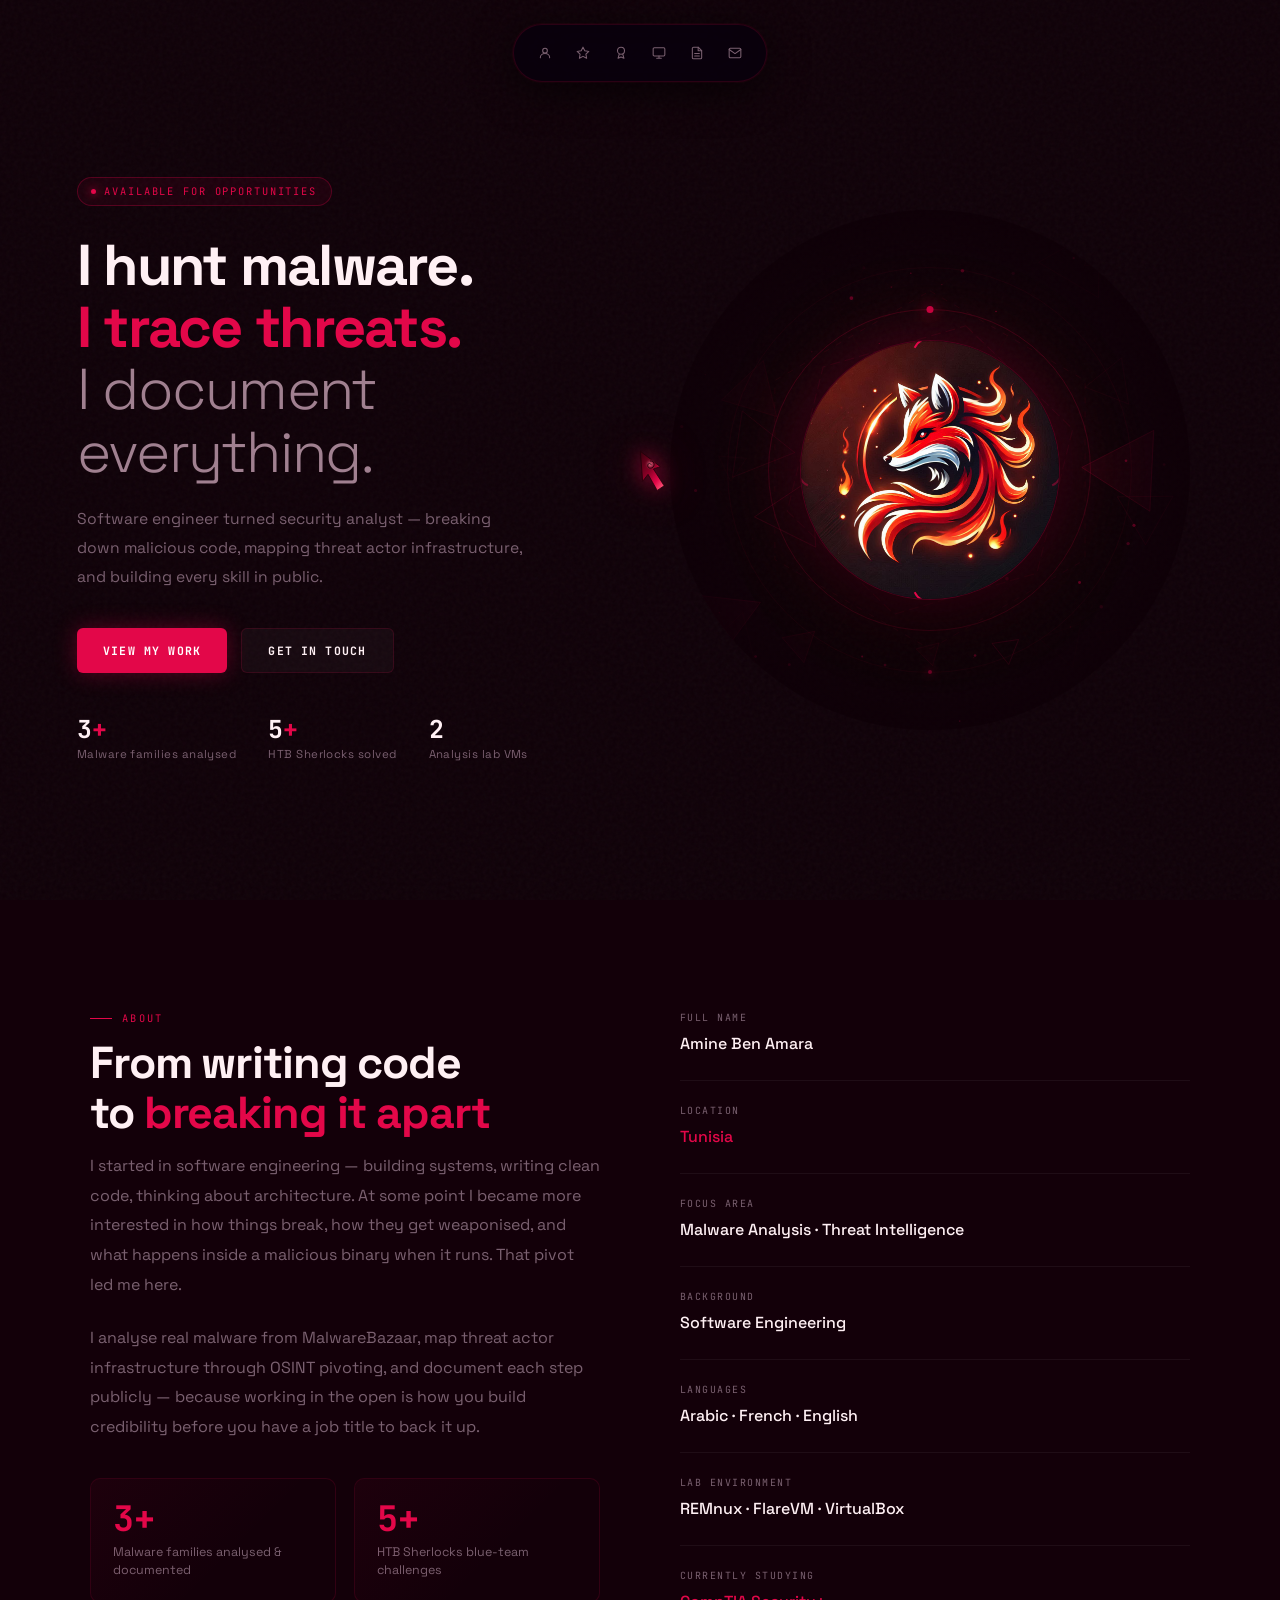
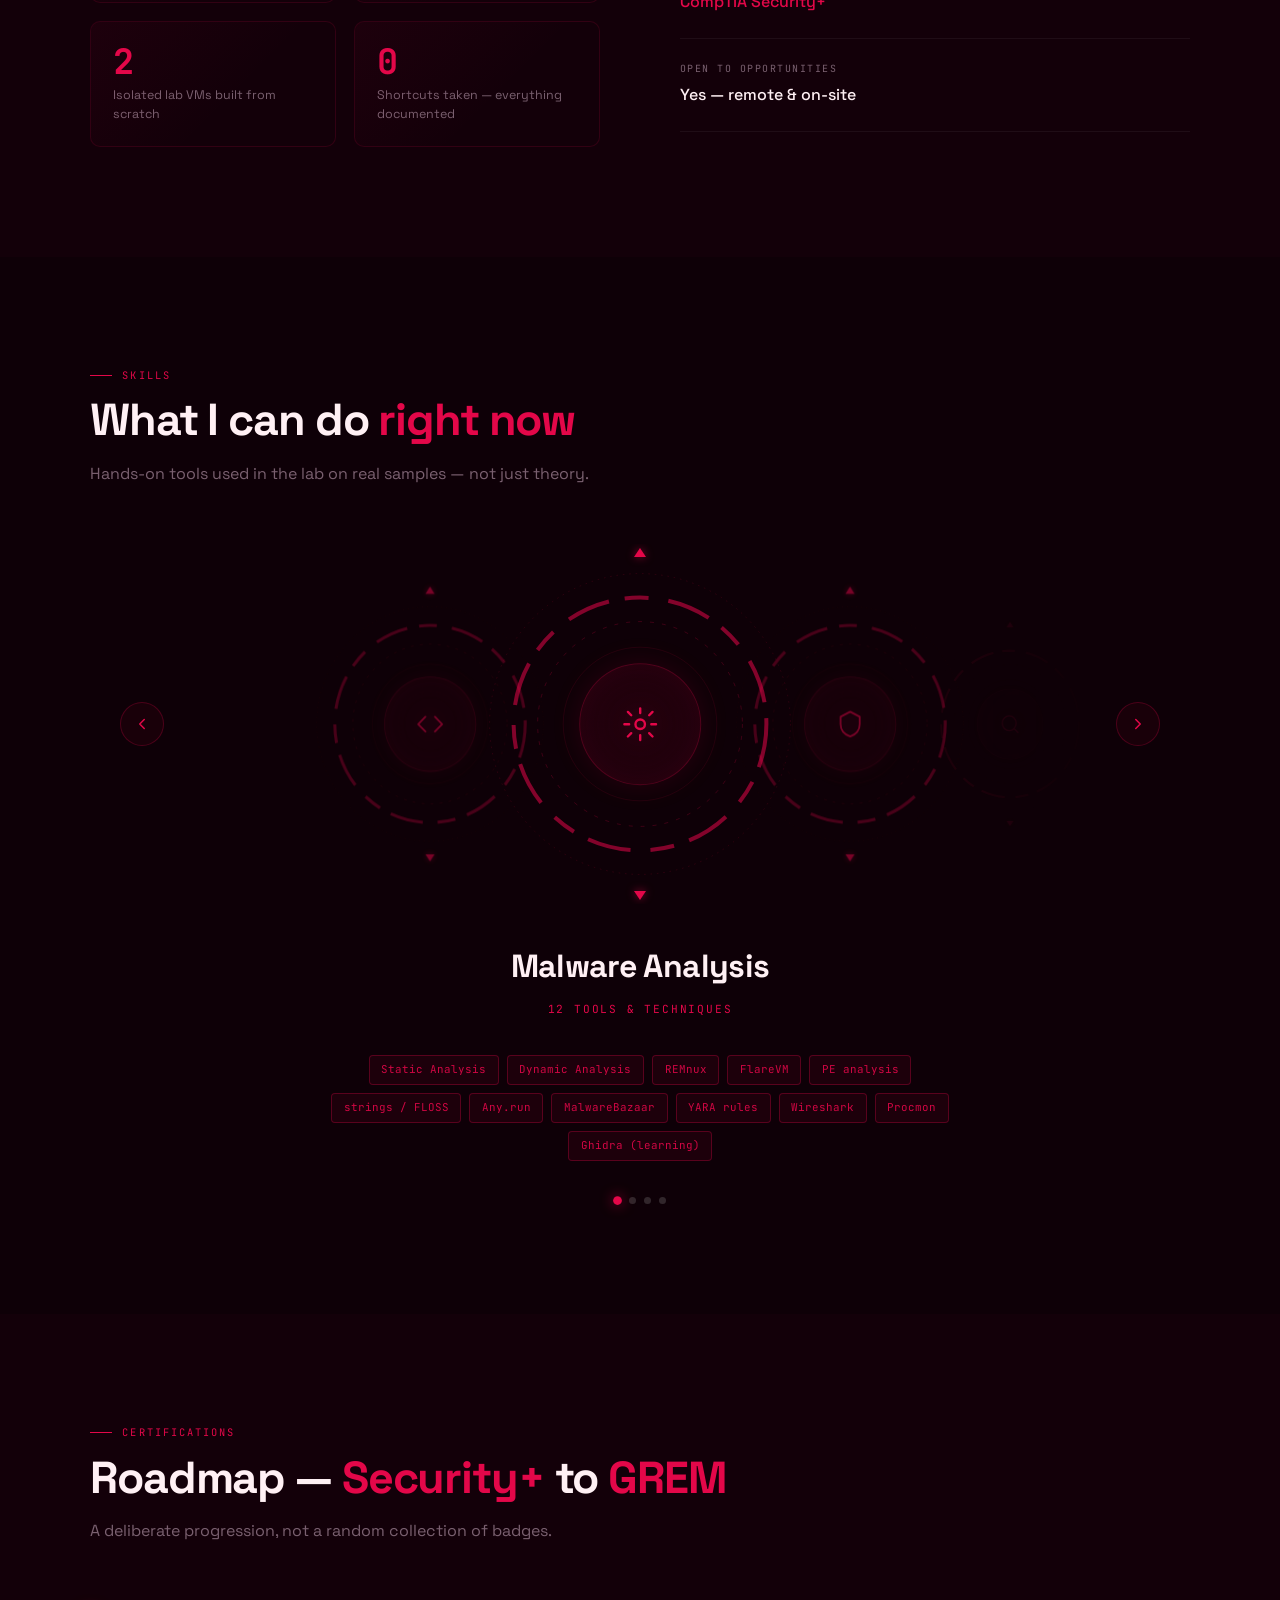
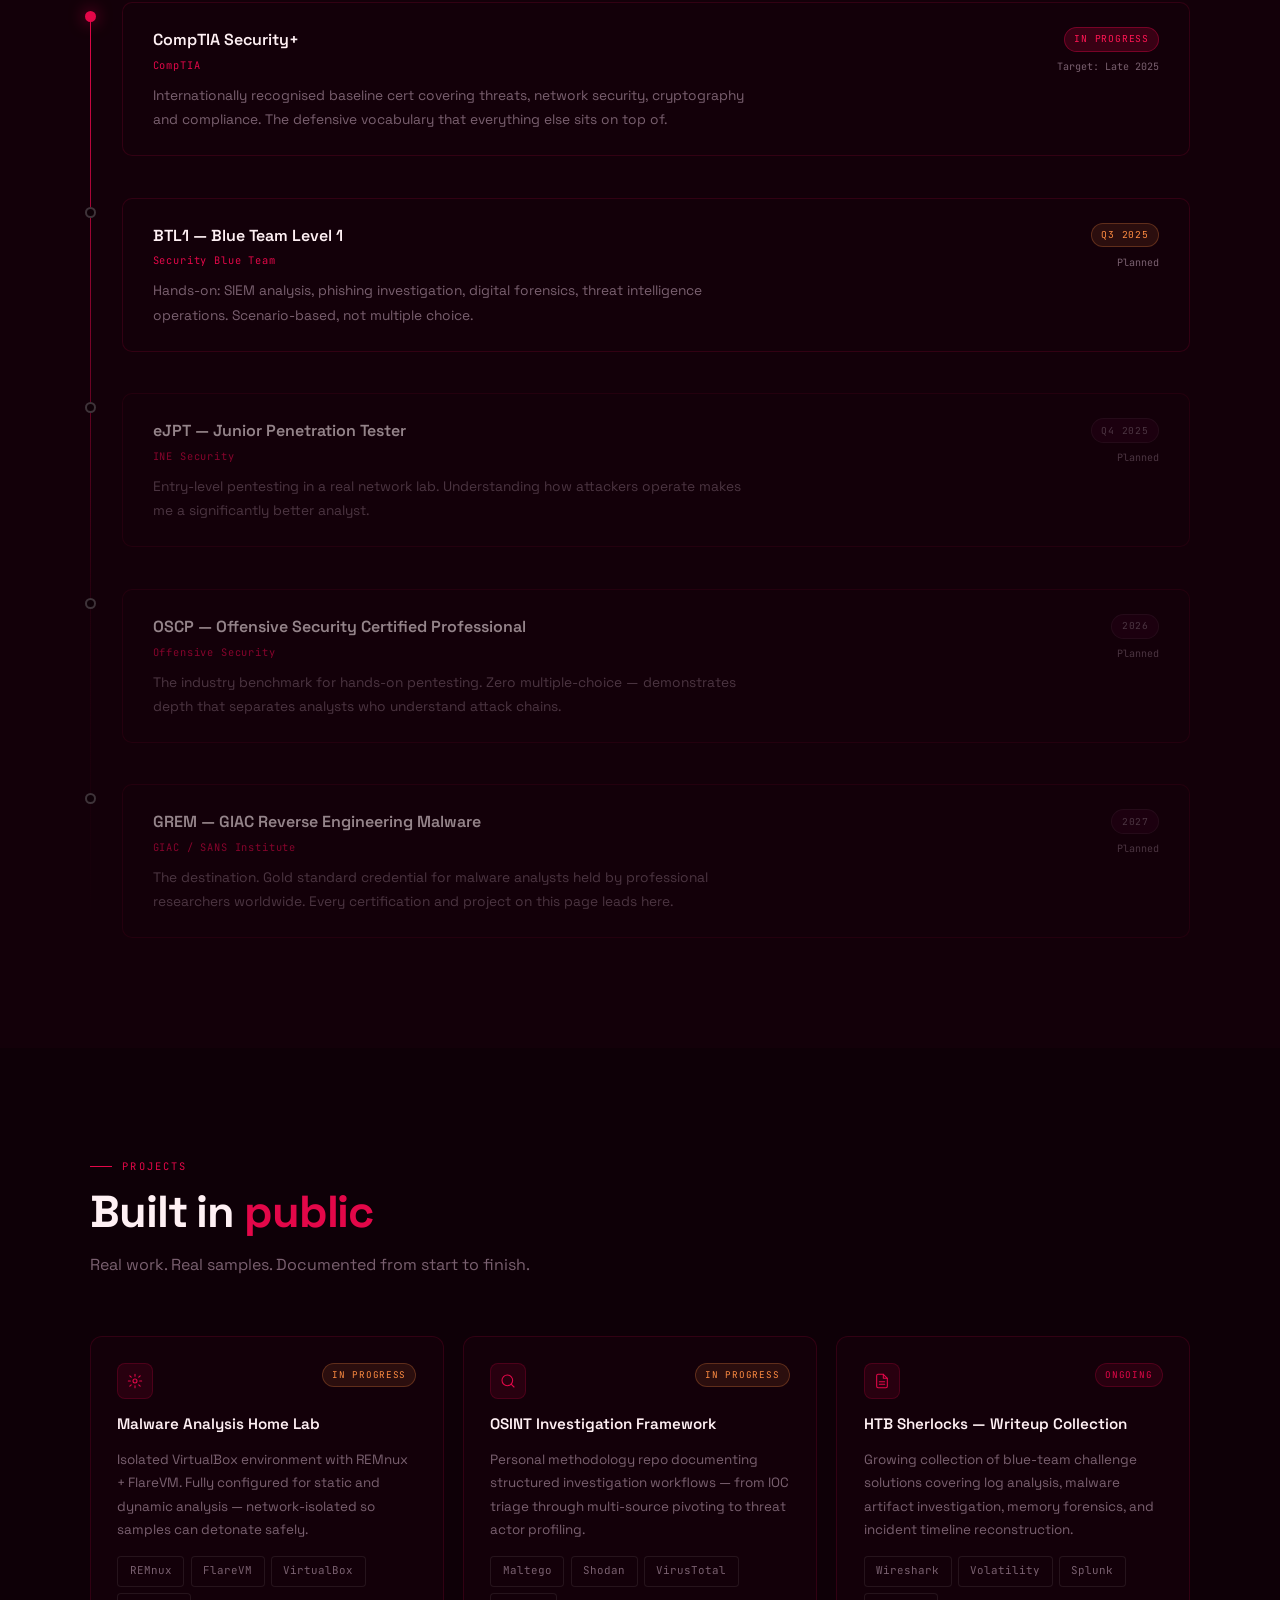
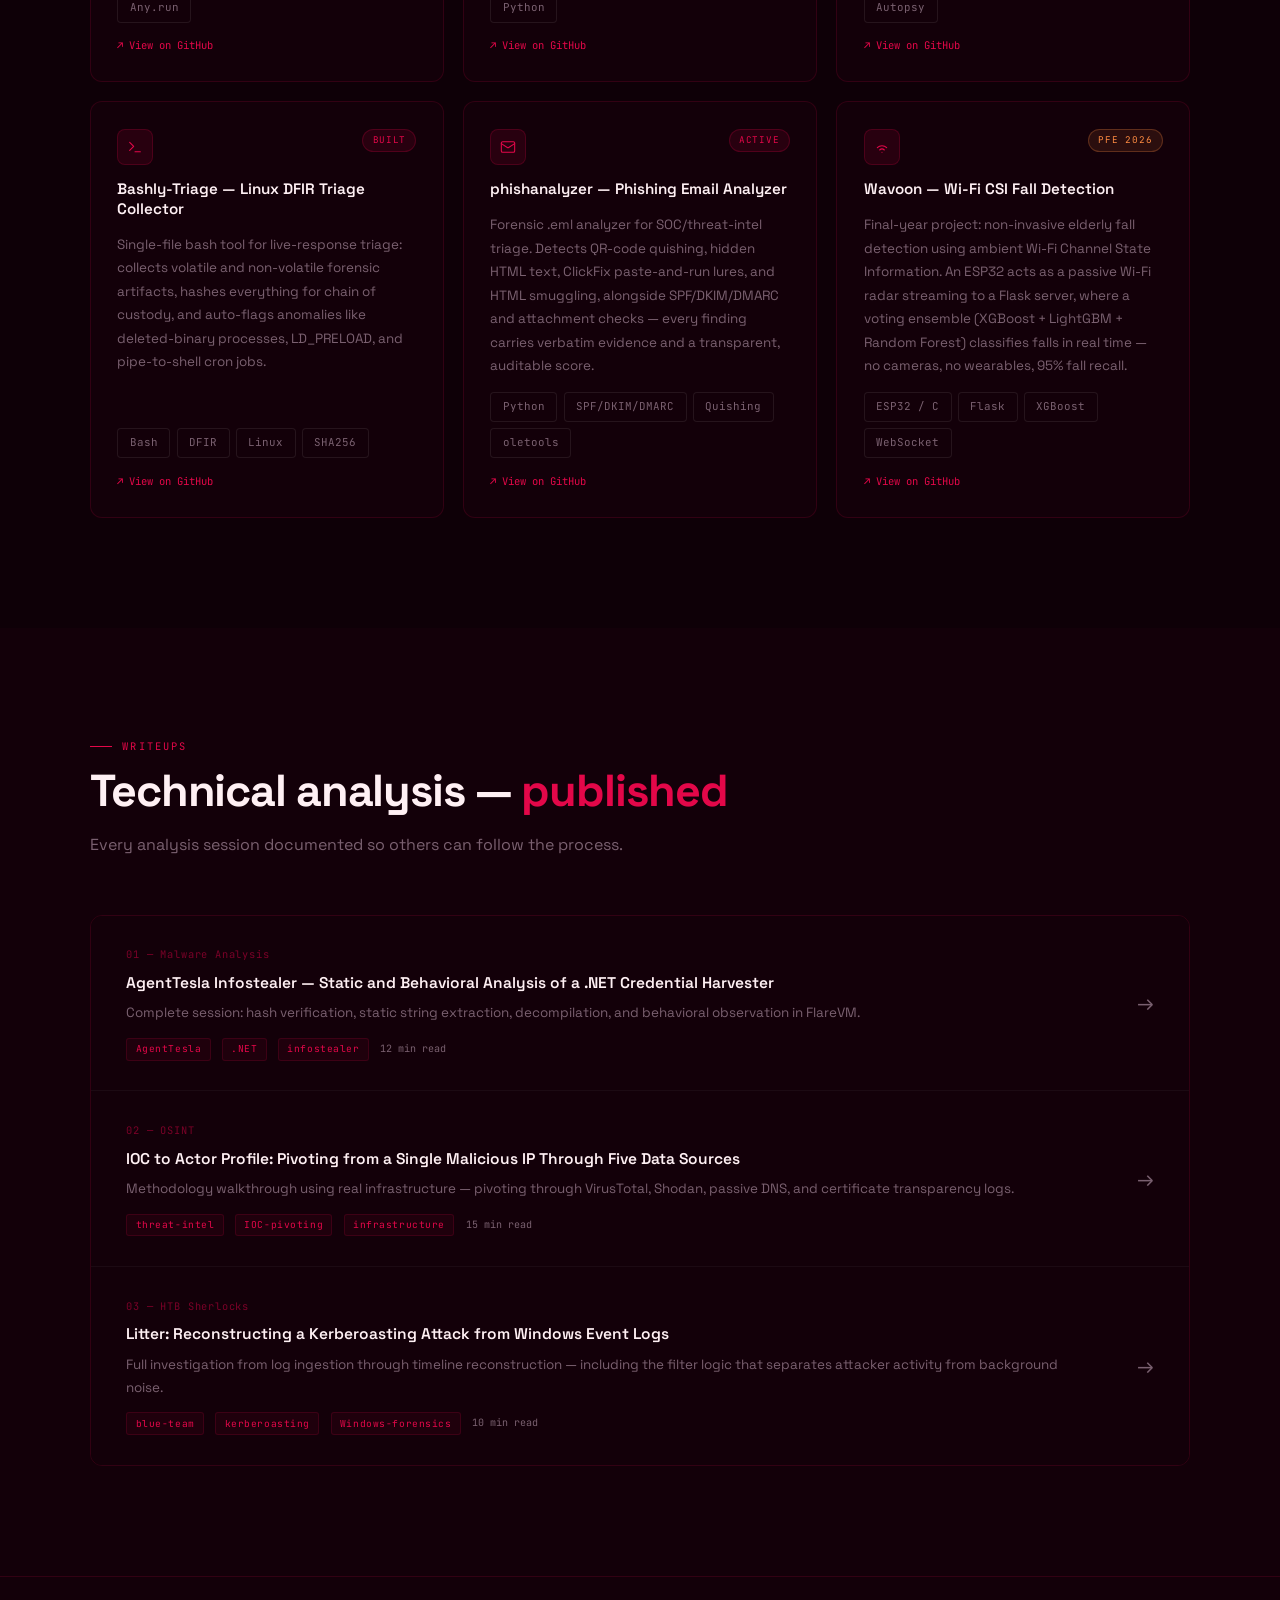
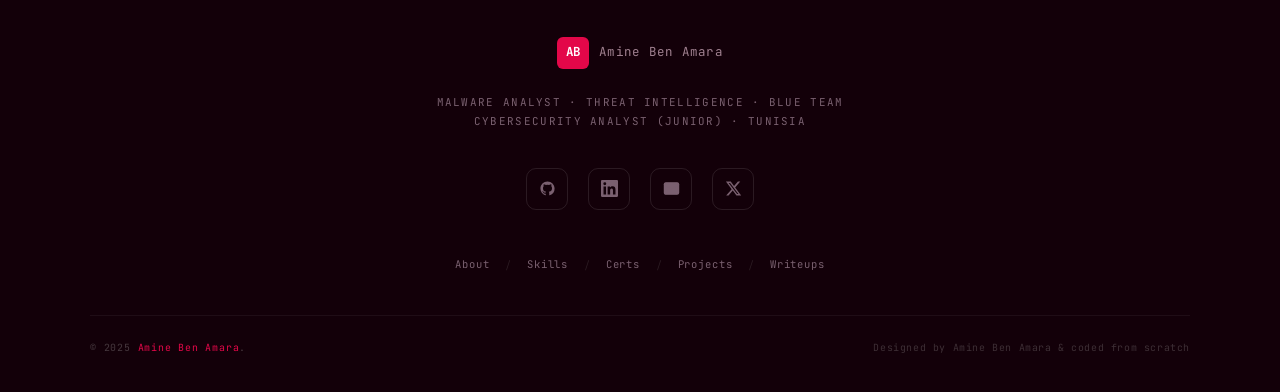
==== commit db2d2948: "Update Linked Projects" ====
--- a/index.html
+++ b/index.html
@@ -299,6 +299,36 @@
         <div class="proj-tags"><span class="chip">Wireshark</span><span class="chip">Volatility</span><span class="chip">Splunk</span><span class="chip">Autopsy</span></div>
         <a href="https://github.com/AminePYC/HTB-Sherlocks-Writeups.git" class="proj-link">↗ View on GitHub</a>
       </div>
+      <div class="proj-card reveal reveal-d1">
+        <div class="proj-top">
+          <div class="proj-icon-wrap"><svg viewBox="0 0 24 24"><polyline points="4 17 10 11 4 5"/><line x1="12" y1="19" x2="20" y2="19"/></svg></div>
+          <span class="proj-status status-ongoing">Built</span>
+        </div>
+        <div class="proj-name">Bashly-Triage — Linux DFIR Triage Collector</div>
+        <p class="proj-desc">Single-file bash tool for live-response triage: collects volatile and non-volatile forensic artifacts, hashes everything for chain of custody, and auto-flags anomalies like deleted-binary processes, LD_PRELOAD, and pipe-to-shell cron jobs.</p>
+        <div class="proj-tags"><span class="chip">Bash</span><span class="chip">DFIR</span><span class="chip">Linux</span><span class="chip">SHA256</span></div>
+        <a href="https://github.com/AminePYC/Bashly-Triage" class="proj-link">↗ View on GitHub</a>
+      </div>
+      <div class="proj-card reveal reveal-d2">
+        <div class="proj-top">
+          <div class="proj-icon-wrap"><svg viewBox="0 0 24 24"><rect x="2" y="4" width="20" height="16" rx="2"/><path d="m22 7-8.97 5.7a1.94 1.94 0 0 1-2.06 0L2 7"/></svg></div>
+          <span class="proj-status status-ongoing">Active</span>
+        </div>
+        <div class="proj-name">phishanalyzer — Phishing Email Analyzer</div>
+        <p class="proj-desc">Forensic .eml analyzer for SOC/threat-intel triage. Detects QR-code quishing, hidden HTML text, ClickFix paste-and-run lures, and HTML smuggling, alongside SPF/DKIM/DMARC and attachment checks — every finding carries verbatim evidence and a transparent, auditable score.</p>
+        <div class="proj-tags"><span class="chip">Python</span><span class="chip">SPF/DKIM/DMARC</span><span class="chip">Quishing</span><span class="chip">oletools</span></div>
+        <a href="https://github.com/AminePYC/phishing-email-analyzer.git" class="proj-link">↗ View on GitHub</a>
+      </div>
+      <div class="proj-card reveal reveal-d3">
+        <div class="proj-top">
+          <div class="proj-icon-wrap"><svg viewBox="0 0 24 24"><path d="M5 13a10 10 0 0 1 14 0"/><path d="M8.5 16.5a5 5 0 0 1 7 0"/><line x1="12" y1="20" x2="12.01" y2="20"/></svg></div>
+          <span class="proj-status status-build">PFE 2026</span>
+        </div>
+        <div class="proj-name">Wavoon — Wi-Fi CSI Fall Detection</div>
+        <p class="proj-desc">Final-year project: non-invasive elderly fall detection using ambient Wi-Fi Channel State Information. An ESP32 acts as a passive Wi-Fi radar streaming to a Flask server, where a voting ensemble (XGBoost + LightGBM + Random Forest) classifies falls in real time — no cameras, no wearables, 95% fall recall.</p>
+        <div class="proj-tags"><span class="chip">ESP32 / C</span><span class="chip">Flask</span><span class="chip">XGBoost</span><span class="chip">WebSocket</span></div>
+        <a href="https://github.com/AminePYC/Wavoon.git" class="proj-link">↗ View on GitHub</a>
+      </div>
     </div>
   </div>
 </section>
